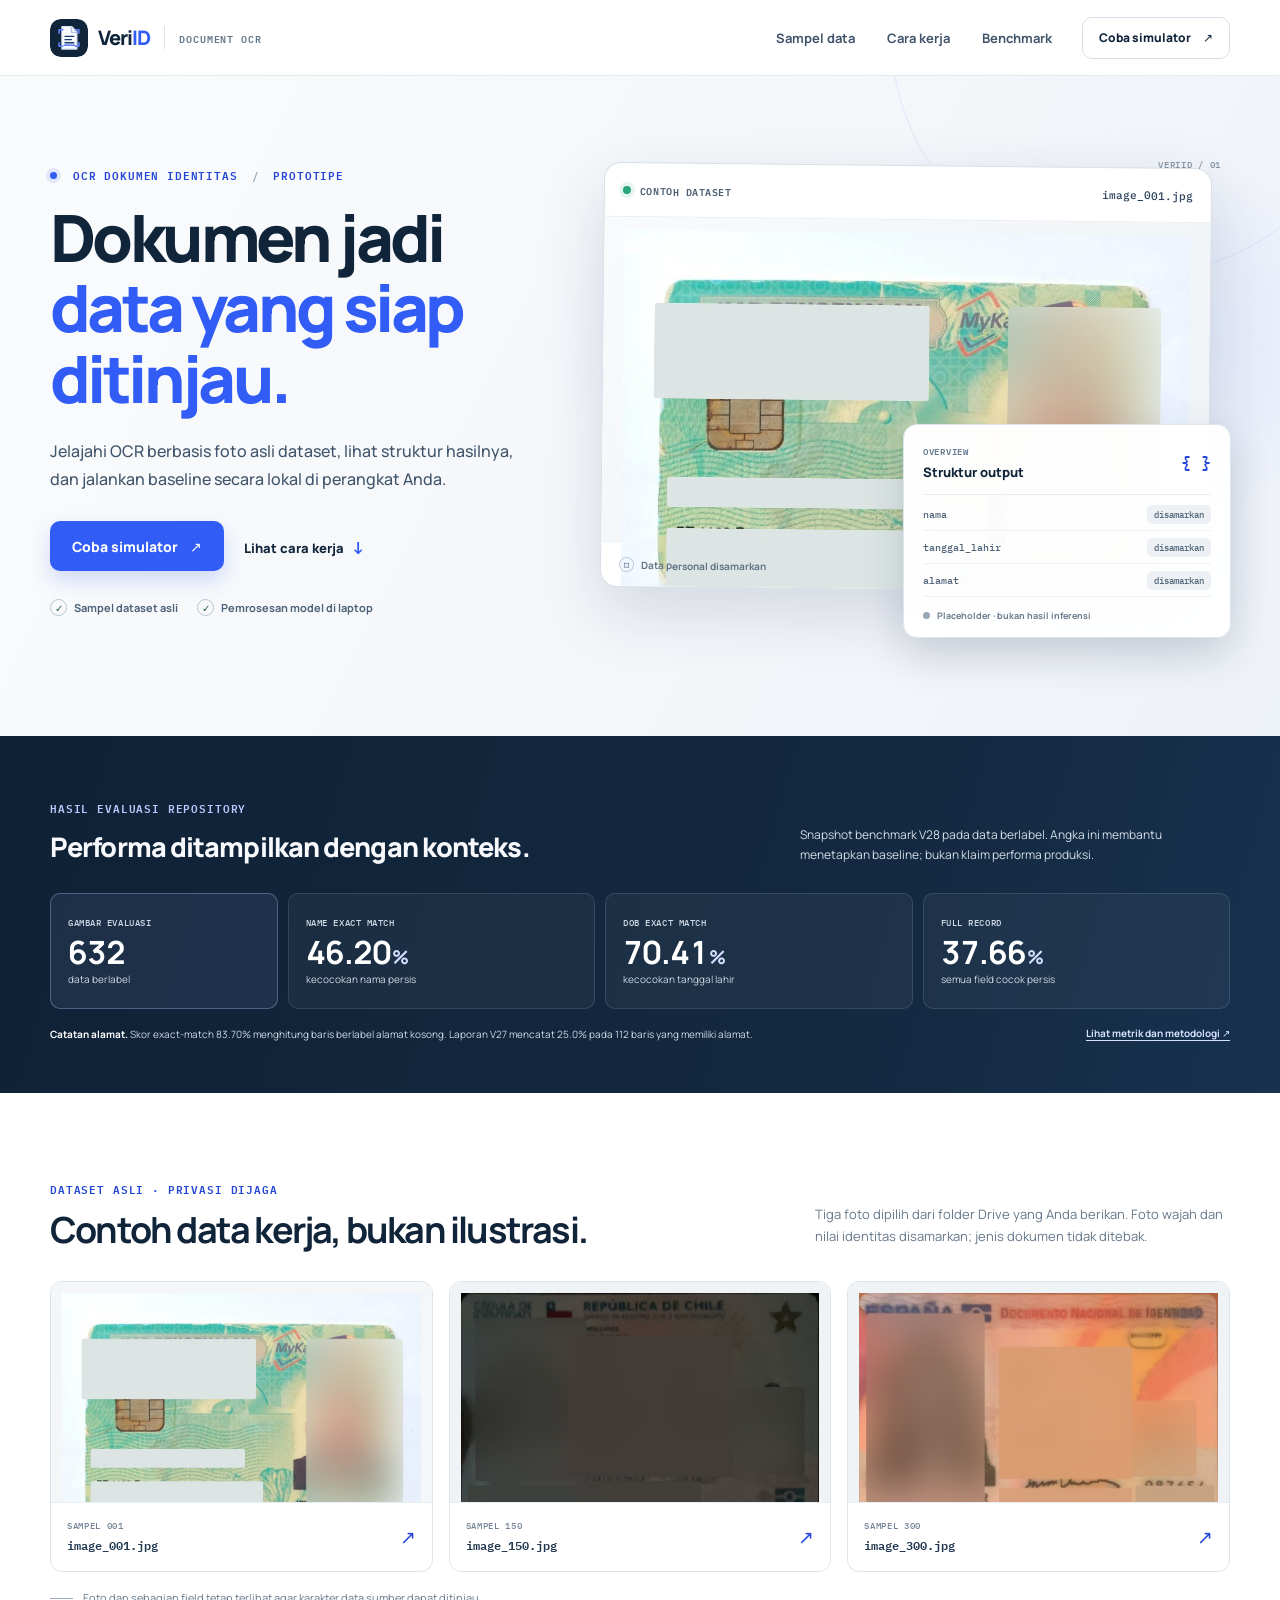
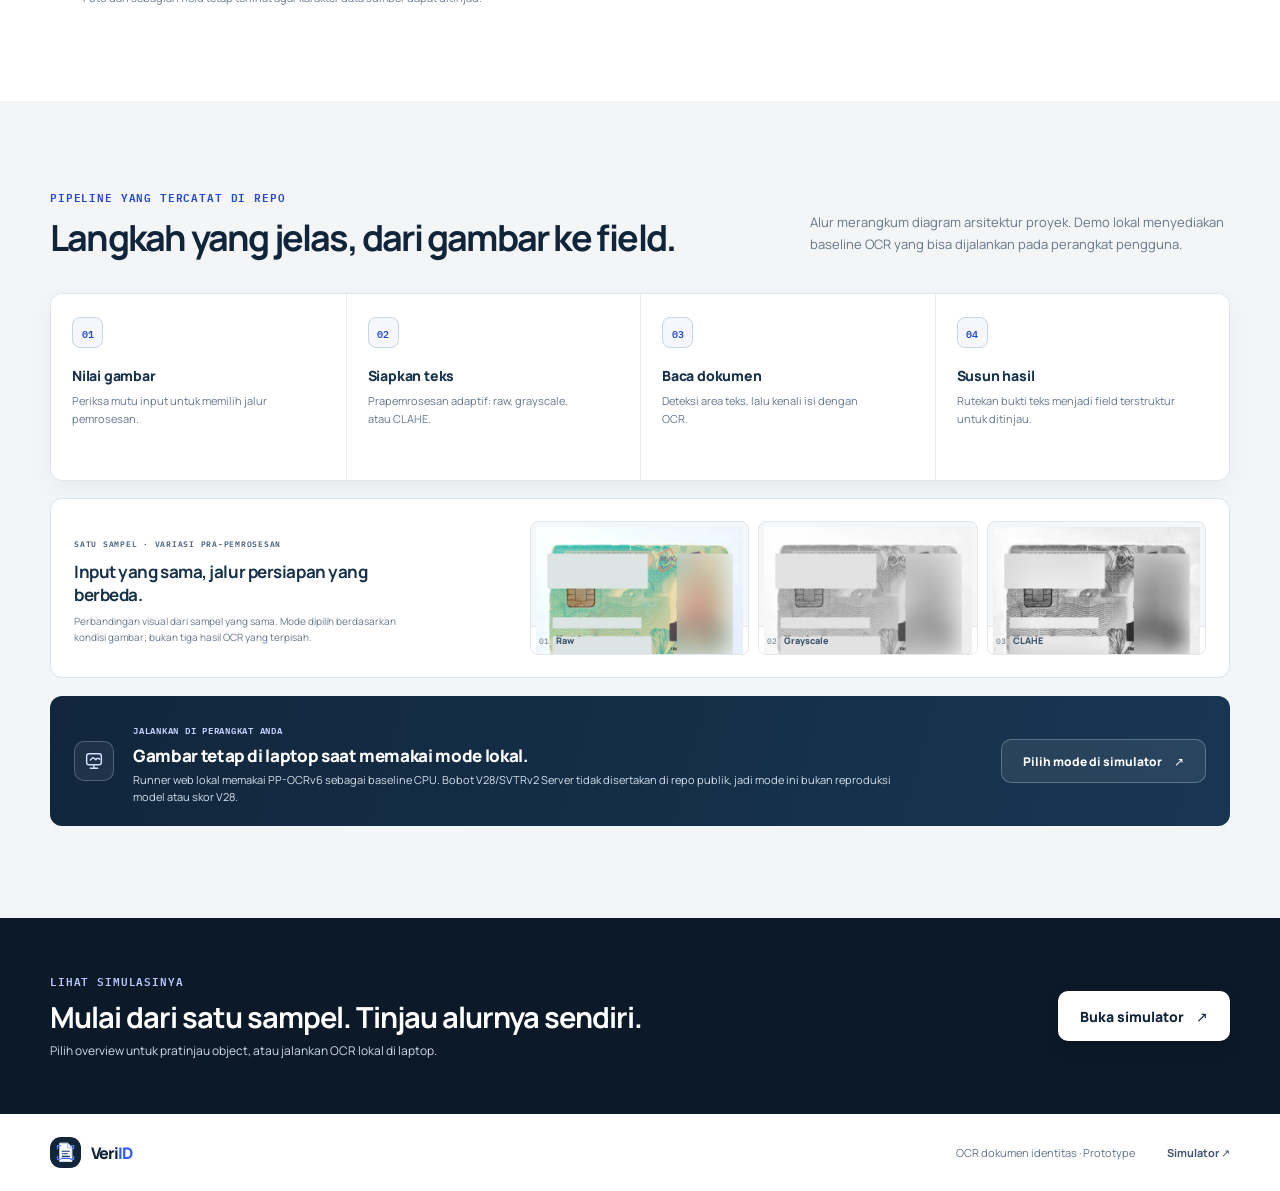
==== index.html @ b7dfc41c "Prepare deployable VeriID OCR app" ====
<!doctype html>
<html lang="id">
  <head>
    <meta charset="utf-8" />
    <meta name="viewport" content="width=device-width, initial-scale=1" />
    <meta name="theme-color" content="#F6F7F9" />
    <meta name="description" content="Pratinjau OCR dokumen identitas dengan sampel dataset yang disamarkan dan opsi pemrosesan lokal." />
    <title>VeriID — OCR Dokumen Identitas</title>
    <link rel="icon" type="image/svg+xml" href="assets/logo-mark.svg" />
    <link rel="preconnect" href="https://fonts.googleapis.com" />
    <link rel="preconnect" href="https://fonts.gstatic.com" crossorigin />
    <link href="https://fonts.googleapis.com/css2?family=IBM+Plex+Mono:wght@400;500;600&family=Manrope:wght@400;500;600;700;800&display=swap" rel="stylesheet" />
    <link rel="stylesheet" href="styles.css" />
    <link rel="stylesheet" href="landing.css" />
  </head>
  <body class="landing-page">
    <header class="lp-header">
      <div class="lp-shell lp-header-inner">
        <a class="lp-brand" href="index.html" aria-label="VeriID beranda">
          <img src="assets/logo-mark.svg" alt="" width="38" height="38" />
          <span>Veri<span class="lp-brand-accent">ID</span></span>
          <span class="lp-brand-rule" aria-hidden="true"></span>
          <small>DOCUMENT OCR</small>
        </a>
        <nav class="lp-nav" aria-label="Navigasi utama">
          <a href="#sampel">Sampel data</a>
          <a href="#metode">Cara kerja</a>
          <a href="#bukti">Benchmark</a>
        </nav>
        <a class="lp-button lp-button-small" href="simulasi.html">Coba simulator <span aria-hidden="true">↗</span></a>
      </div>
    </header>

    <main>
      <section class="lp-hero">
        <div class="lp-shell lp-hero-grid">
          <div class="lp-hero-copy">
            <p class="lp-eyebrow"><span class="lp-eyebrow-mark" aria-hidden="true"></span> OCR DOKUMEN IDENTITAS <span class="lp-eyebrow-separator">/</span> PROTOTIPE</p>
            <h1>Dokumen jadi <span>data yang siap ditinjau.</span></h1>
            <p class="lp-hero-description">Jelajahi OCR berbasis foto asli dataset, lihat struktur hasilnya, dan jalankan baseline secara lokal di perangkat Anda.</p>
            <div class="lp-actions">
              <a class="lp-button lp-button-primary" href="simulasi.html">Coba simulator <span aria-hidden="true">↗</span></a>
              <a class="lp-text-link" href="#metode">Lihat cara kerja <span aria-hidden="true">↓</span></a>
            </div>
            <div class="lp-hero-assurances">
              <span><i class="lp-check" aria-hidden="true">✓</i> Sampel dataset asli</span>
              <span><i class="lp-check" aria-hidden="true">✓</i> Pemrosesan model di laptop</span>
            </div>
          </div>

          <div class="lp-hero-visual" aria-label="Contoh foto dataset dan bentuk object hasil overview">
            <div class="lp-sample-window">
              <div class="lp-window-bar">
                <div class="lp-window-title"><span class="lp-window-dot" aria-hidden="true"></span><span>CONTOH DATASET</span></div>
                <span class="lp-window-file">image_001.jpg</span>
              </div>
              <figure class="lp-hero-image">
                <img src="assets/dataset-001-redacted.jpg" alt="Foto asli dari dataset, dengan foto wajah dan nilai identitas disamarkan" />
              </figure>
              <div class="lp-window-foot">
                <span><span class="lp-mini-lock" aria-hidden="true">⌑</span> Data personal disamarkan</span>
                <span>01 / 03</span>
              </div>
            </div>
            <div class="lp-output-card">
              <div class="lp-output-heading">
                <div><span class="lp-output-kicker">OVERVIEW</span><strong>Struktur output</strong></div>
                <span class="lp-json-mark">{ }</span>
              </div>
              <dl class="lp-output-fields">
                <div><dt>nama</dt><dd><span class="lp-redacted-value">disamarkan</span></dd></div>
                <div><dt>tanggal_lahir</dt><dd><span class="lp-redacted-value">disamarkan</span></dd></div>
                <div><dt>alamat</dt><dd><span class="lp-redacted-value">disamarkan</span></dd></div>
              </dl>
              <div class="lp-output-foot"><span class="lp-status-dot" aria-hidden="true"></span> Placeholder · bukan hasil inferensi</div>
            </div>
            <span class="lp-hero-index" aria-hidden="true">VERIID / 01</span>
          </div>
        </div>
      </section>

      <section class="lp-benchmark" id="bukti">
        <div class="lp-shell">
          <div class="lp-benchmark-heading">
            <div>
              <p class="lp-eyebrow lp-eyebrow-light">HASIL EVALUASI REPOSITORY</p>
              <h2>Performa ditampilkan dengan konteks.</h2>
            </div>
            <p>Snapshot benchmark V28 pada data berlabel. Angka ini membantu menetapkan baseline; bukan klaim performa produksi.</p>
          </div>
          <div class="lp-metrics">
            <article class="lp-metric lp-metric-count"><span>GAMBAR EVALUASI</span><strong>632</strong><small>data berlabel</small></article>
            <article class="lp-metric"><span>NAME EXACT MATCH</span><strong>46.20<em>%</em></strong><small>kecocokan nama persis</small></article>
            <article class="lp-metric"><span>DOB EXACT MATCH</span><strong>70.41<em>%</em></strong><small>kecocokan tanggal lahir</small></article>
            <article class="lp-metric"><span>FULL RECORD</span><strong>37.66<em>%</em></strong><small>semua field cocok persis</small></article>
          </div>
          <div class="lp-benchmark-note">
            <p><strong>Catatan alamat.</strong> Skor exact-match 83.70% menghitung baris berlabel alamat kosong. Laporan V27 mencatat 25.0% pada 112 baris yang memiliki alamat.</p>
            <a href="https://github.com/Ditt-A/RobustIdentityCardOCR/blob/main/reports/metrics/v28.json" target="_blank" rel="noreferrer">Lihat metrik dan metodologi ↗</a>
          </div>
        </div>
      </section>

      <section class="lp-samples" id="sampel">
        <div class="lp-shell">
          <div class="lp-section-heading">
            <div>
              <p class="lp-eyebrow">DATASET ASLI · PRIVASI DIJAGA</p>
              <h2>Contoh data kerja, bukan ilustrasi.</h2>
            </div>
            <p>Tiga foto dipilih dari folder Drive yang Anda berikan. Foto wajah dan nilai identitas disamarkan; jenis dokumen tidak ditebak.</p>
          </div>
          <div class="lp-sample-grid">
            <a class="lp-sample-card" href="simulasi.html?sample=001">
              <div class="lp-sample-image lp-sample-image-tall"><img src="assets/dataset-001-redacted.jpg" alt="Sampel image_001 dari dataset, dengan wajah dan nilai identitas disamarkan" loading="lazy" /></div>
              <div class="lp-sample-card-foot"><span><small>SAMPEL 001</small><strong>image_001.jpg</strong></span><b aria-hidden="true">↗</b></div>
            </a>
            <a class="lp-sample-card" href="simulasi.html?sample=150">
              <div class="lp-sample-image"><img src="assets/dataset-150-redacted.jpg" alt="Sampel image_150 dari dataset, dengan wajah dan nilai identitas disamarkan" loading="lazy" /></div>
              <div class="lp-sample-card-foot"><span><small>SAMPEL 150</small><strong>image_150.jpg</strong></span><b aria-hidden="true">↗</b></div>
            </a>
            <a class="lp-sample-card" href="simulasi.html?sample=300">
              <div class="lp-sample-image"><img src="assets/dataset-300-redacted.jpg" alt="Sampel image_300 dari dataset, dengan wajah dan nilai identitas disamarkan" loading="lazy" /></div>
              <div class="lp-sample-card-foot"><span><small>SAMPEL 300</small><strong>image_300.jpg</strong></span><b aria-hidden="true">↗</b></div>
            </a>
          </div>
          <div class="lp-sample-caption"><span class="lp-caption-rule" aria-hidden="true"></span> Foto dan sebagian field tetap terlihat agar karakter data sumber dapat ditinjau.</div>
        </div>
      </section>

      <section class="lp-method" id="metode">
        <div class="lp-shell">
          <div class="lp-section-heading lp-method-heading">
            <div>
              <p class="lp-eyebrow">PIPELINE YANG TERCATAT DI REPO</p>
              <h2>Langkah yang jelas, dari gambar ke field.</h2>
            </div>
            <p>Alur merangkum diagram arsitektur proyek. Demo lokal menyediakan baseline OCR yang bisa dijalankan pada perangkat pengguna.</p>
          </div>

          <ol class="lp-flow">
            <li><span class="lp-step-number">01</span><div><h3>Nilai gambar</h3><p>Periksa mutu input untuk memilih jalur pemrosesan.</p></div></li>
            <li><span class="lp-step-number">02</span><div><h3>Siapkan teks</h3><p>Prapemrosesan adaptif: raw, grayscale, atau CLAHE.</p></div></li>
            <li><span class="lp-step-number">03</span><div><h3>Baca dokumen</h3><p>Deteksi area teks, lalu kenali isi dengan OCR.</p></div></li>
            <li><span class="lp-step-number">04</span><div><h3>Susun hasil</h3><p>Rutekan bukti teks menjadi field terstruktur untuk ditinjau.</p></div></li>
          </ol>

          <div class="lp-preprocess">
            <div class="lp-preprocess-intro">
              <span class="lp-deployment-label">SATU SAMPEL · VARIASI PRA-PEMROSESAN</span>
              <h3>Input yang sama, jalur persiapan yang berbeda.</h3>
              <p>Perbandingan visual dari sampel yang sama. Mode dipilih berdasarkan kondisi gambar; bukan tiga hasil OCR yang terpisah.</p>
            </div>
            <div class="lp-preprocess-grid">
              <figure><div><img src="assets/pipeline-raw-redacted.jpg" alt="Sampel asli yang sudah disamarkan" loading="lazy" /></div><figcaption><small>01</small><span>Raw</span></figcaption></figure>
              <figure><div><img src="assets/pipeline-grayscale-redacted.jpg" alt="Versi grayscale dari sampel yang sudah disamarkan" loading="lazy" /></div><figcaption><small>02</small><span>Grayscale</span></figcaption></figure>
              <figure><div><img src="assets/pipeline-clahe-redacted.jpg" alt="Versi CLAHE dari sampel yang sudah disamarkan" loading="lazy" /></div><figcaption><small>03</small><span>CLAHE</span></figcaption></figure>
            </div>
          </div>

          <div class="lp-deployment-note">
            <div class="lp-deployment-icon" aria-hidden="true">
              <svg viewBox="0 0 24 24" fill="none"><path d="M4 6.5A2.5 2.5 0 0 1 6.5 4h11A2.5 2.5 0 0 1 20 6.5v7a2.5 2.5 0 0 1-2.5 2.5h-11A2.5 2.5 0 0 1 4 13.5v-7Z" stroke="currentColor" stroke-width="1.6"/><path d="M8 20h8m-4-4v4m-4-9 2.2-2.2a1.2 1.2 0 0 1 1.7 0L14 10.5l1.3-1.3a1.2 1.2 0 0 1 1.7 0L18 10" stroke="currentColor" stroke-width="1.6" stroke-linecap="round" stroke-linejoin="round"/></svg>
            </div>
            <div class="lp-deployment-copy">
              <span class="lp-deployment-label">JALANKAN DI PERANGKAT ANDA</span>
              <h3>Gambar tetap di laptop saat memakai mode lokal.</h3>
              <p>Runner web lokal memakai PP-OCRv6 sebagai baseline CPU. Bobot V28/SVTRv2 Server tidak disertakan di repo publik, jadi mode ini bukan reproduksi model atau skor V28.</p>
            </div>
            <a class="lp-button lp-button-outline" href="simulasi.html">Pilih mode di simulator <span aria-hidden="true">↗</span></a>
          </div>
        </div>
      </section>

      <section class="lp-final">
        <div class="lp-shell lp-final-inner">
          <div>
            <p class="lp-eyebrow lp-eyebrow-light">LIHAT SIMULASINYA</p>
            <h2>Mulai dari satu sampel. Tinjau alurnya sendiri.</h2>
            <p>Pilih overview untuk pratinjau object, atau jalankan OCR lokal di laptop.</p>
          </div>
          <a class="lp-button lp-button-light" href="simulasi.html">Buka simulator <span aria-hidden="true">↗</span></a>
        </div>
      </section>
    </main>

    <footer class="lp-footer">
      <div class="lp-shell lp-footer-inner">
        <a class="lp-brand" href="index.html" aria-label="VeriID beranda">
          <img src="assets/logo-mark.svg" alt="" width="32" height="32" />
          <span>Veri<span class="lp-brand-accent">ID</span></span>
        </a>
        <span>OCR dokumen identitas · Prototype</span>
        <a href="simulasi.html">Simulator <span aria-hidden="true">↗</span></a>
      </div>
    </footer>
  </body>
</html>
---- styles.css ----
:root {
  color-scheme: light;
  --ink: #10243A;
  --text: #33475B;
  --muted: #586B7E;
  --soft-muted: #728397;
  --line: #DCE4EC;
  --surface: #FFFFFF;
  --surface-soft: #F5F7FA;
  --surface-blue: #EAF0FF;
  --navy: #10243A;
  --navy-mid: #17324F;
  --navy-deep: #0B1B2A;
  --blue: #315CF5;
  --blue-strong: #2447D8;
  --blue-pale: #B8C8FF;
  --green: #167B61;
  --green-soft: #E8F7F1;
  --shadow: 0 22px 60px rgba(16, 36, 58, .11);
  font-family: 'Manrope', 'Segoe UI', sans-serif;
  font-synthesis: none;
  text-rendering: optimizeLegibility;
}

* { box-sizing: border-box; }
html { scroll-behavior: smooth; scroll-padding-top: 90px; }
body { margin: 0; color: var(--ink); background: var(--surface-soft); font-family: inherit; -webkit-font-smoothing: antialiased; }
a { color: inherit; text-decoration: none; }
button { color: inherit; font: inherit; }
button, a { -webkit-tap-highlight-color: transparent; }
button:focus-visible, a:focus-visible { outline: 3px solid var(--blue); outline-offset: 4px; }
img { max-width: 100%; }
.container { width: min(1160px, calc(100% - 48px)); margin-inline: auto; }
.section-space { padding-block: 92px; }

.site-header { position: sticky; top: 0; z-index: 20; height: 78px; border-bottom: 1px solid rgba(220, 228, 236, .88); background: rgba(255, 255, 255, .92); backdrop-filter: blur(16px); }
.header-inner { height: 100%; display: flex; align-items: center; gap: 30px; }
.brand { display: inline-flex; flex: 0 0 auto; align-items: center; gap: 10px; }
.brand-mark { width: 40px; height: 40px; display: block; border-radius: 12px; }
.brand-name { font-size: 20px; font-weight: 800; letter-spacing: -1px; }
.brand-name span { color: var(--blue); }
.brand-divider { width: 1px; height: 24px; margin-inline: 3px; background: var(--line); }
.brand-caption { color: var(--muted); font-family: 'IBM Plex Mono', monospace; font-size: 11px; font-weight: 500; letter-spacing: 1px; }
.main-nav { display: flex; align-items: center; gap: 30px; margin-left: auto; }
.main-nav a { color: var(--text); font-size: 14px; font-weight: 600; transition: color .18s; }
.main-nav a:hover, .site-footer a:hover { color: var(--blue); }

.button { min-height: 50px; padding: 0 22px; display: inline-flex; align-items: center; justify-content: center; gap: 10px; border: 1px solid transparent; border-radius: 12px; font-size: 14px; font-weight: 700; cursor: pointer; transition: transform .18s, background .18s, border-color .18s, box-shadow .18s; }
.button:hover { transform: translateY(-2px); }
.button-primary { color: #fff; background: var(--blue); box-shadow: 0 8px 18px rgba(49, 92, 245, .2); }
.button-primary:hover { background: var(--blue-strong); box-shadow: 0 12px 24px rgba(49, 92, 245, .25); }
.button-small { min-height: 42px; padding-inline: 16px; border-radius: 10px; font-size: 13px; }
.button-quiet { color: var(--text); background: #fff; border-color: var(--line); box-shadow: none; }
.button-quiet:hover { color: var(--ink); border-color: #AEBBD0; background: #F9FBFD; }
.button-light { color: var(--navy); background: #fff; }
.button-light:hover { background: #EAF0FF; }

.hero { padding-block: 78px 94px; overflow: hidden; background: radial-gradient(ellipse at 76% 44%, rgba(195, 210, 255, .4), transparent 38%), linear-gradient(180deg, #F8FAFC 0%, #F1F5FA 100%); }
.hero-grid { display: grid; grid-template-columns: .9fr 1.1fr; align-items: center; gap: 60px; }
.eyebrow { margin: 0 0 17px; color: var(--blue-strong); font-family: 'IBM Plex Mono', monospace; font-size: 12px; font-weight: 600; letter-spacing: 1px; line-height: 1.5; }
.eyebrow-dot { display: inline-block; width: 8px; height: 8px; margin-right: 8px; border-radius: 50%; background: var(--blue); vertical-align: 1px; box-shadow: 0 0 0 4px rgba(49, 92, 245, .12); }
.hero h1 { max-width: 620px; margin: 0; color: var(--ink); font-size: clamp(48px, 5.5vw, 70px); font-weight: 800; letter-spacing: -4px; line-height: 1.04; }
.hero h1 span { color: var(--blue); }
.hero-description { max-width: 500px; margin: 24px 0 28px; color: var(--text); font-size: 17px; line-height: 1.75; font-weight: 500; }
.hero-actions { display: flex; flex-wrap: wrap; align-items: center; gap: 12px; }
.hero-note { display: flex; align-items: center; gap: 10px; margin: 25px 0 0; color: var(--muted); font-size: 13px; line-height: 1.55; font-weight: 600; }
.note-icon { width: 20px; height: 20px; display: grid; flex: 0 0 auto; place-items: center; border: 1px solid #91A0B3; border-radius: 50%; color: var(--text); font-family: Georgia, serif; font-size: 13px; }
.hero-visual { min-width: 0; position: relative; }
.hero-art { width: 100%; display: block; border: 1px solid rgba(255, 255, 255, .9); border-radius: 24px; box-shadow: 0 24px 55px rgba(35, 62, 103, .17); }
.hero-art-chip { position: absolute; right: 20px; bottom: 45px; padding: 12px 15px; display: flex; align-items: center; gap: 10px; border: 1px solid rgba(220, 228, 236, .95); border-radius: 13px; background: rgba(255, 255, 255, .96); box-shadow: 0 10px 25px rgba(16, 36, 58, .13); }
.hero-art-chip > span:last-child { display: flex; flex-direction: column; gap: 3px; }
.hero-art-chip b { color: var(--ink); font-size: 13px; }
.hero-art-chip small { color: var(--muted); font-size: 11px; }
.status-dot { width: 9px; height: 9px; flex: 0 0 auto; border-radius: 50%; background: #27A77D; box-shadow: 0 0 0 4px rgba(39, 167, 125, .13); }
.image-caption { position: absolute; right: 20px; bottom: 14px; color: #465B70; font-family: 'IBM Plex Mono', monospace; font-size: 10px; font-weight: 500; letter-spacing: .45px; }

.benchmark-section { color: #F7FAFF; background: var(--navy); }
.benchmark-heading { display: flex; align-items: end; justify-content: space-between; gap: 40px; margin-bottom: 30px; }
.eyebrow-light { color: #BDCBFF; }
.benchmark-heading h2, .section-heading h2, .output-copy h2, .closing-inner h2 { margin: 0; font-size: clamp(32px, 3.6vw, 46px); font-weight: 800; letter-spacing: -2px; line-height: 1.12; }
.benchmark-heading > p { max-width: 390px; margin: 0 0 4px; color: #D0DAE5; font-size: 15px; line-height: 1.7; }
.metric-grid { display: grid; grid-template-columns: repeat(4, 1fr); gap: 13px; }
.metric-card { min-height: 154px; padding: 22px 20px; display: flex; flex-direction: column; align-items: flex-start; border: 1px solid rgba(224, 235, 255, .17); border-radius: 15px; background: rgba(255, 255, 255, .065); }
.metric-card > span { color: #D0DBE8; font-family: 'IBM Plex Mono', monospace; font-size: 11px; font-weight: 500; letter-spacing: .7px; }
.metric-card strong { margin-top: 12px; color: #fff; font-size: clamp(28px, 3vw, 38px); font-weight: 800; letter-spacing: -1.7px; line-height: 1.1; }
.metric-card small { margin-top: 6px; color: #D0DBE8; font-size: 13px; }
.metric-count { border-color: rgba(139, 163, 255, .4); background: rgba(49, 92, 245, .23); }
.metric-count strong { color: #D8E0FF; }
.benchmark-note { margin: 16px 0 0; padding: 15px 17px; border: 1px solid rgba(224, 235, 255, .15); border-radius: 11px; color: #D4DFEA; background: rgba(255, 255, 255, .045); font-size: 13px; line-height: 1.7; }
.benchmark-note b { color: #fff; }
.source-note { margin: 11px 0 0; color: #D0DBE8; font-size: 12px; line-height: 1.6; }
.source-note a, .inline-source { color: #D3DCFF; font-weight: 700; text-decoration: underline; text-decoration-thickness: 1px; text-underline-offset: 3px; }
.source-note a:hover, .inline-source:hover { color: #fff; }
.inline-source { display: inline-block; margin-top: 8px; color: var(--blue-strong); }

.document-section { background: #fff; }
.section-heading { display: flex; justify-content: space-between; align-items: end; gap: 50px; margin-bottom: 34px; }
.section-heading > p { max-width: 425px; margin: 0 0 2px; color: var(--muted); font-size: 15px; line-height: 1.75; }
.document-grid { display: grid; grid-template-columns: repeat(3, 1fr); gap: 17px; }
.document-card { overflow: hidden; display: flex; flex-direction: column; border: 1px solid var(--line); border-radius: 16px; background: #fff; box-shadow: 0 8px 24px rgba(16, 36, 58, .035); transition: transform .2s, border-color .2s, box-shadow .2s; }
.document-card:hover { transform: translateY(-4px); border-color: #AFC0E5; box-shadow: 0 16px 32px rgba(16, 36, 58, .1); }
.document-art { height: 190px; padding: 8px; display: grid; place-items: center; overflow: hidden; background: #F1F4F8; }
.document-art img { width: 100%; height: 100%; display: block; object-fit: contain; mix-blend-mode: multiply; }
.document-card-body { min-height: 181px; padding: 20px 21px; display: flex; flex-direction: column; align-items: flex-start; }
.route-count { color: var(--blue-strong); font-family: 'IBM Plex Mono', monospace; font-size: 12px; font-weight: 500; }
.document-card h3 { margin: 10px 0 4px; color: var(--ink); font-size: 20px; font-weight: 800; letter-spacing: -.5px; }
.document-card p { margin: 0; color: var(--muted); font-size: 14px; line-height: 1.55; }
.document-link { width: 100%; margin-top: auto; padding-top: 16px; display: flex; align-items: center; justify-content: space-between; color: var(--blue-strong); font-size: 13px; font-weight: 700; }
.document-link b { font-size: 17px; font-weight: 500; transition: transform .18s; }
.document-card:hover .document-link b { transform: translate(2px, -2px); }

.pipeline-section { background: var(--surface-soft); }
.pipeline-intro { margin-bottom: 30px; }
.pipeline-layout { display: grid; grid-template-columns: 1.05fr .95fr; align-items: stretch; gap: 24px; }
.pipeline-visual { min-height: 420px; padding: 18px; display: flex; flex-direction: column; justify-content: center; border: 1px solid var(--line); border-radius: 18px; background: #fff; box-shadow: 0 10px 28px rgba(16, 36, 58, .05); }
.pipeline-visual img { width: 100%; display: block; border-radius: 12px; }
.visual-foot { display: grid; grid-template-columns: repeat(3, 1fr); gap: 8px; margin-top: 12px; color: var(--muted); font-family: 'IBM Plex Mono', monospace; font-size: 11px; font-weight: 500; text-align: center; }
.pipeline-steps { display: flex; flex-direction: column; gap: 0; padding: 7px 0; }
.pipeline-step { display: grid; grid-template-columns: 44px 1fr; gap: 15px; padding: 16px 0; border-bottom: 1px solid var(--line); }
.pipeline-step:first-child { padding-top: 7px; }
.step-number { width: 37px; height: 37px; display: grid; place-items: center; border: 1px solid #C9D5E7; border-radius: 11px; color: var(--blue-strong); background: var(--surface-blue); font-family: 'IBM Plex Mono', monospace; font-size: 13px; font-weight: 600; }
.pipeline-step h3 { margin: 0 0 4px; color: var(--ink); font-size: 17px; font-weight: 800; }
.pipeline-step p { margin: 0; color: var(--muted); font-size: 14px; line-height: 1.6; }
.unknown-layout-card { margin-top: 16px; padding: 10px; display: grid; grid-template-columns: 132px 1fr; align-items: center; gap: 14px; border: 1px solid #D8E1EF; border-radius: 13px; background: #fff; }
.unknown-layout-card img { width: 132px; height: 92px; display: block; object-fit: cover; border-radius: 8px; }
.unknown-layout-card div { display: flex; flex-direction: column; gap: 5px; }
.unknown-layout-card b { color: var(--ink); font-size: 14px; }
.unknown-layout-card span { color: var(--muted); font-size: 13px; line-height: 1.5; }

.output-section { color: #fff; background: var(--navy-mid); }
.output-grid { display: grid; grid-template-columns: .8fr 1.2fr; align-items: center; gap: 70px; }
.output-copy .eyebrow { color: #BDCBFF; }
.output-copy h2 { max-width: 430px; }
.output-copy > p:not(.eyebrow) { max-width: 440px; margin: 19px 0 26px; color: #D2DCE7; font-size: 15px; line-height: 1.75; }
.code-card { overflow: hidden; border: 1px solid rgba(218, 230, 245, .2); border-radius: 16px; background: var(--navy-deep); box-shadow: 0 22px 44px rgba(4, 15, 28, .23); }
.code-card-top { min-height: 52px; padding: 0 19px; display: flex; align-items: center; gap: 11px; border-bottom: 1px solid rgba(218, 230, 245, .14); color: #E8EFF8; }
.code-file-dot { width: 9px; height: 9px; border-radius: 50%; background: #5E7EFF; box-shadow: 0 0 0 4px rgba(94, 126, 255, .16); }
.code-card-top b { font-size: 13px; font-weight: 700; }
.code-card-top small { margin-left: auto; color: #C6D4E2; font-family: 'IBM Plex Mono', monospace; font-size: 11px; letter-spacing: .45px; }
.code-card pre { margin: 0; padding: 22px 24px; overflow-x: auto; color: #F1F5FB; font-family: 'IBM Plex Mono', Consolas, monospace; font-size: 14px; line-height: 2; }
.code-key { color: #C4D0FF; }.code-string { color: #B9EBD8; }
.code-card-foot { min-height: 45px; padding: 11px 20px; display: flex; align-items: center; gap: 9px; border-top: 1px solid rgba(218, 230, 245, .13); color: #D2DEE9; font-size: 12px; }
.code-card-foot .status-dot { width: 7px; height: 7px; box-shadow: none; }

.closing-section { padding: 50px 0; background: #EAF0FF; }
.closing-inner { display: flex; justify-content: space-between; align-items: center; gap: 28px; }
.closing-inner .eyebrow { margin-bottom: 8px; }
.closing-inner h2 { font-size: clamp(27px, 3vw, 36px); }
.site-footer { background: #fff; }
.footer-inner { min-height: 80px; display: flex; align-items: center; gap: 20px; }
.footer-brand .brand-mark { width: 32px; height: 32px; border-radius: 10px; }
.footer-brand .brand-name { font-size: 17px; }
.footer-inner > span { margin-left: 5px; color: var(--muted); font-size: 13px; font-weight: 600; }
.footer-inner > a:last-child { margin-left: auto; color: var(--text); font-size: 13px; font-weight: 700; }

/* Simulation */
.simulation-page { min-height: 100vh; background: var(--surface-soft); }
.simulation-page .site-header { position: relative; }
.sim-main { min-height: calc(100vh - 158px); padding: 31px 0 38px; }
.sim-breadcrumb { display: flex; align-items: center; gap: 11px; color: var(--muted); font-size: 13px; font-weight: 600; }
.sim-breadcrumb a:hover { color: var(--blue); }
.sim-breadcrumb b { color: var(--ink); }
.sim-heading { display: flex; align-items: end; justify-content: space-between; gap: 26px; margin: 24px 0 20px; }
.sim-heading .eyebrow { margin-bottom: 9px; }
.sim-heading h1 { margin: 0; color: var(--ink); font-size: clamp(34px, 4vw, 46px); font-weight: 800; letter-spacing: -2px; line-height: 1.12; }
.sim-heading p:not(.eyebrow) { margin: 9px 0 0; color: var(--muted); font-size: 15px; line-height: 1.55; }
.prototype-badge { flex: 0 0 auto; padding: 9px 12px; display: inline-flex; align-items: center; gap: 8px; border: 1px solid #BFD0FF; border-radius: 9px; color: #2946AE; background: #EFF3FF; font-family: 'IBM Plex Mono', monospace; font-size: 11px; font-weight: 600; letter-spacing: .25px; white-space: nowrap; }
.prototype-badge span { width: 8px; height: 8px; border-radius: 50%; background: var(--blue); }
.demo-notice { min-height: 72px; margin-bottom: 18px; padding: 14px 17px; display: flex; align-items: center; gap: 13px; border: 1px solid #C9D7EF; border-radius: 12px; background: #EDF3FC; }
.notice-icon { width: 24px; height: 24px; display: grid; flex: 0 0 auto; place-items: center; border: 1px solid #7186A3; border-radius: 50%; color: var(--navy); font-size: 13px; font-weight: 800; }
.demo-notice div { display: flex; flex-direction: column; gap: 4px; }
.demo-notice b { color: var(--ink); font-size: 14px; }
.demo-notice div span { color: #445A70; font-size: 13px; line-height: 1.55; }
.notice-tag { margin-left: auto; padding-left: 12px; color: #2946AE; font-family: 'IBM Plex Mono', monospace; font-size: 11px; font-weight: 600; letter-spacing: .35px; white-space: nowrap; }
.simulation-layout { display: grid; grid-template-columns: 1.04fr .96fr; gap: 18px; align-items: stretch; }
.sim-panel, .result-panel { overflow: hidden; border: 1px solid var(--line); border-radius: 16px; background: #fff; box-shadow: 0 8px 25px rgba(16, 36, 58, .05); }
.sim-panel { padding: 22px; }
.panel-heading { display: flex; align-items: flex-start; gap: 13px; margin-bottom: 18px; }
.panel-step { width: 30px; height: 30px; display: grid; flex: 0 0 auto; place-items: center; border-radius: 9px; color: var(--blue-strong); background: var(--surface-blue); font-family: 'IBM Plex Mono', monospace; font-size: 13px; font-weight: 600; }
.panel-heading h2 { margin: 1px 0 4px; color: var(--ink); font-size: 17px; font-weight: 800; }
.panel-heading p { margin: 0; color: var(--muted); font-size: 13px; line-height: 1.5; }
.choice-grid { display: grid; grid-template-columns: repeat(3, minmax(0, 1fr)); gap: 10px; }
.choice-card { min-width: 0; min-height: 164px; position: relative; padding: 10px; display: flex; flex-direction: column; align-items: center; justify-content: flex-start; gap: 5px; border: 1px solid var(--line); border-radius: 11px; color: var(--ink); background: #fff; text-align: center; cursor: pointer; transition: border-color .18s, background .18s, transform .18s, box-shadow .18s; }
.choice-card:hover { transform: translateY(-2px); border-color: #AABBE0; }
.choice-card.is-selected { border-color: var(--blue); background: #F4F6FF; box-shadow: inset 0 0 0 1px rgba(49, 92, 245, .16); }
.choice-card img { width: 100%; height: 91px; display: block; object-fit: contain; border-radius: 7px; background: #F1F4F8; mix-blend-mode: multiply; }
.choice-card b { margin-top: 3px; color: var(--ink); font-size: 13px; line-height: 1.35; font-weight: 800; }
.choice-card small { color: var(--muted); font-size: 12px; line-height: 1.3; }
.choice-check { width: 20px; height: 20px; position: absolute; top: 8px; right: 8px; z-index: 2; display: grid; place-items: center; border: 1px solid #fff; border-radius: 50%; color: #fff; background: var(--blue); font-size: 12px; font-weight: 800; opacity: 0; transform: scale(.85); transition: .18s; }
.choice-card.is-selected .choice-check { opacity: 1; transform: scale(1); }
.sample-stage { min-height: 230px; position: relative; margin-top: 17px; display: grid; place-items: center; overflow: hidden; border: 1px solid #D9E2EE; border-radius: 12px; background: radial-gradient(circle at 50% 46%, #fff 0, #EEF3F8 76%); }
.sample-art { width: min(75%, 300px); max-height: 205px; display: block; object-fit: contain; border-radius: 9px; filter: drop-shadow(0 10px 15px rgba(16, 36, 58, .11)); transition: transform .25s; }
.sample-stage.is-scanning .sample-art { transform: scale(1.015); }
.sample-corner { width: 19px; height: 19px; position: absolute; z-index: 2; border-color: var(--blue); border-style: solid; }
.sample-corner-tl { top: 18px; left: 18px; border-width: 2px 0 0 2px; border-radius: 4px 0 0; }
.sample-corner-tr { top: 18px; right: 18px; border-width: 2px 2px 0 0; border-radius: 0 4px 0 0; }
.sample-corner-bl { bottom: 18px; left: 18px; border-width: 0 0 2px 2px; border-radius: 0 0 0 4px; }
.sample-corner-br { right: 18px; bottom: 18px; border-width: 0 2px 2px 0; border-radius: 0 0 4px; }
.sample-scan-line { width: 76%; height: 2px; position: absolute; z-index: 3; top: 49%; left: 12%; border-radius: 2px; background: #4B7BFF; opacity: 0; box-shadow: 0 0 14px 3px rgba(49, 92, 245, .34); }
.sample-stage.is-scanning .sample-scan-line { opacity: .9; animation: sample-scan 620ms ease-in-out; }
@keyframes sample-scan { from { transform: translateY(-68px); } to { transform: translateY(68px); } }
.sample-stage-caption { position: absolute; z-index: 4; bottom: 10px; left: 11px; padding: 6px 9px; display: flex; align-items: center; gap: 7px; border: 1px solid #D8E1EA; border-radius: 7px; color: #40566D; background: rgba(255, 255, 255, .95); font-family: 'IBM Plex Mono', monospace; font-size: 11px; }
.tiny-dot { width: 7px; height: 7px; border-radius: 50%; background: var(--green); }
.route-summary { min-height: 61px; margin-top: 14px; padding: 9px 11px; display: flex; align-items: center; gap: 11px; border: 1px solid var(--line); border-radius: 10px; background: #F9FBFD; }
.route-summary-icon { width: 33px; height: 33px; display: grid; flex: 0 0 auto; place-items: center; border-radius: 9px; color: var(--blue-strong); background: var(--surface-blue); font-size: 21px; }
.route-summary div { min-width: 0; display: flex; flex-direction: column; gap: 3px; }
.route-summary b { color: var(--ink); font-size: 13px; }
.route-summary div span { color: var(--muted); font-size: 12px; line-height: 1.35; }
.route-summary-tag { margin-left: auto; color: #52667B; font-family: 'IBM Plex Mono', monospace; font-size: 10px; font-weight: 600; letter-spacing: .3px; }
.run-button { width: 100%; min-height: 47px; margin-top: 15px; }
.run-button:disabled { cursor: wait; opacity: .84; }
.button-spinner { width: 15px; height: 15px; border: 2px solid rgba(255,255,255,.45); border-top-color: #fff; border-radius: 50%; animation: spin .6s linear infinite; }
@keyframes spin { to { transform: rotate(360deg); } }

.result-panel { min-height: 100%; padding: 24px; display: flex; flex-direction: column; color: #fff; border-color: var(--navy); background: var(--navy); box-shadow: 0 15px 35px rgba(16, 36, 58, .15); }
.result-top { display: flex; align-items: center; justify-content: space-between; gap: 14px; }
.result-kicker { display: flex; align-items: center; gap: 8px; color: #D0DDF0; font-family: 'IBM Plex Mono', monospace; font-size: 11px; letter-spacing: .7px; font-weight: 500; }
.result-dot { width: 8px; height: 8px; border-radius: 50%; background: #42C69A; box-shadow: 0 0 0 4px rgba(66, 198, 154, .14); }
.result-top h2 { margin: 8px 0 0; color: #fff; font-size: 20px; font-weight: 800; letter-spacing: -.45px; }
.copy-button { width: 39px; height: 39px; display: grid; flex: 0 0 auto; place-items: center; border: 1px solid rgba(232, 240, 250, .28); border-radius: 10px; color: #EFF4FB; background: rgba(255, 255, 255, .07); cursor: pointer; transition: .18s; }
.copy-button:hover { color: #fff; background: rgba(255, 255, 255, .16); }
.copy-button svg { width: 19px; height: 19px; }
.result-meta { min-height: 49px; margin: 17px 0 14px; padding-bottom: 12px; display: flex; align-items: center; gap: 10px; border-bottom: 1px solid rgba(232, 240, 250, .19); color: #E6EDF6; font-size: 14px; font-weight: 700; }
.synthetic-pill { padding: 5px 8px; border: 1px solid rgba(164, 233, 209, .35); border-radius: 6px; color: #B7EBD8; background: rgba(22, 123, 97, .22); font-family: 'IBM Plex Mono', monospace; font-size: 10px; letter-spacing: .4px; }
.field-preview { display: grid; grid-template-columns: 1fr 1fr; gap: 9px; margin-bottom: 17px; }
.field-preview > div { min-height: 65px; padding: 10px 12px; display: flex; flex-direction: column; justify-content: center; gap: 5px; border: 1px solid rgba(232, 240, 250, .17); border-radius: 9px; background: rgba(255, 255, 255, .055); }
.field-preview > div:last-child { grid-column: 1 / -1; }
.field-preview span { color: #CFDCEC; font-family: 'IBM Plex Mono', monospace; font-size: 12px; }
.field-preview b { color: #fff; font-size: 14px; line-height: 1.45; font-weight: 700; overflow-wrap: anywhere; }
.json-heading { display: flex; justify-content: space-between; align-items: center; color: #DFE8F2; font-family: 'IBM Plex Mono', monospace; font-size: 11px; letter-spacing: .55px; font-weight: 600; }
.json-heading span:last-child { color: #C5D3E1; font-size: 11px; letter-spacing: 0; }
.json-output { flex: 1; min-height: 188px; margin: 9px 0 0; padding: 16px; overflow: auto; border: 1px solid rgba(232, 240, 250, .17); border-radius: 10px; color: #F1F5FB; background: rgba(3, 13, 23, .36); font-family: 'IBM Plex Mono', Consolas, monospace; font-size: 13px; line-height: 1.9; white-space: pre-wrap; }
.json-output code { color: inherit; }
.result-foot { display: flex; align-items: center; gap: 9px; margin-top: 14px; color: #D7E2EE; font-size: 12px; line-height: 1.5; }
.foot-check { width: 19px; height: 19px; display: grid; flex: 0 0 auto; place-items: center; border: 1px solid #BBC9D8; border-radius: 50%; color: #fff; font-family: Georgia, serif; font-size: 12px; }
.dataset-sample { margin-top: 24px; padding: 22px; display: grid; grid-template-columns: 1fr .9fr; align-items: center; gap: 24px; border: 1px solid var(--line); border-radius: 16px; background: #fff; box-shadow: 0 8px 25px rgba(16, 36, 58, .04); }
.dataset-sample-copy .eyebrow { margin-bottom: 9px; }
.dataset-sample h2 { margin: 0; color: var(--ink); font-size: 22px; font-weight: 800; letter-spacing: -.6px; }
.dataset-sample-copy > p:not(.eyebrow) { max-width: 580px; margin: 10px 0 14px; color: var(--muted); font-size: 14px; line-height: 1.65; }
.dataset-sample-copy code { color: var(--blue-strong); font-family: 'IBM Plex Mono', monospace; font-size: 12px; }
.redacted-object { margin: 0; padding: 13px 15px; overflow: auto; border: 1px solid #DCE4EC; border-radius: 10px; color: #29415B; background: #F5F7FA; font-family: 'IBM Plex Mono', monospace; font-size: 12px; line-height: 1.7; }
.dataset-sample-figure { margin: 0; padding: 8px; border: 1px solid var(--line); border-radius: 12px; background: #F5F7FA; }
.dataset-sample-figure img { width: 100%; max-height: 260px; display: block; object-fit: contain; border-radius: 8px; }
.dataset-sample-figure figcaption { padding: 8px 4px 1px; color: var(--muted); font-family: 'IBM Plex Mono', monospace; font-size: 11px; }
.sim-bottom-row { min-height: 58px; display: flex; align-items: center; justify-content: space-between; gap: 18px; color: var(--muted); font-size: 13px; line-height: 1.5; }
.sim-bottom-row b { color: var(--text); }
.sim-bottom-row a { flex: 0 0 auto; color: var(--blue-strong); font-weight: 700; }
.toast-message { position: fixed; z-index: 30; right: 24px; bottom: 24px; max-width: 350px; padding: 13px 16px; border: 1px solid #C8D3E2; border-radius: 10px; color: var(--ink); background: #fff; box-shadow: var(--shadow); font-size: 13px; font-weight: 700; opacity: 0; pointer-events: none; transform: translateY(7px); transition: .22s; }
.toast-message.is-visible { opacity: 1; transform: translateY(0); }

@media (max-width: 980px) {
  .hero-grid { grid-template-columns: 1fr; gap: 40px; }
  .hero-copy { max-width: 700px; }
  .hero-visual { width: min(100%, 760px); margin-inline: auto; }
  .benchmark-heading { align-items: flex-start; flex-direction: column; gap: 14px; }
  .benchmark-heading > p { max-width: 620px; }
  .pipeline-layout { grid-template-columns: 1fr; }
  .pipeline-visual { min-height: auto; }
  .pipeline-visual img { max-height: 420px; object-fit: contain; }
  .pipeline-steps { display: grid; grid-template-columns: 1fr 1fr; column-gap: 28px; }
  .unknown-layout-card { grid-column: 1 / -1; }
  .output-grid { grid-template-columns: 1fr; gap: 35px; }
  .output-copy h2, .output-copy > p:not(.eyebrow) { max-width: 680px; }
  .simulation-layout { grid-template-columns: 1fr; }
  .dataset-sample { grid-template-columns: 1fr; gap: 17px; }
}
@media (max-width: 700px) {
  .container { width: min(100% - 32px, 560px); }
  .site-header { height: 68px; }
  .brand-caption, .brand-divider, .main-nav { display: none; }
  .header-inner { gap: 12px; }
  .header-inner > .button { margin-left: auto; }
  .brand-mark { width: 36px; height: 36px; }
  .brand-name { font-size: 19px; }
  .section-space { padding-block: 66px; }
  .hero { padding-block: 57px 68px; }
  .hero-grid { gap: 32px; }
  .hero h1 { font-size: clamp(44px, 12vw, 62px); letter-spacing: -2.8px; }
  .hero-description { margin: 20px 0 24px; font-size: 16px; }
  .hero-note { align-items: flex-start; font-size: 12px; }
  .hero-art { border-radius: 17px; }
  .hero-art-chip { right: 10px; bottom: 42px; padding: 9px 11px; }
  .hero-art-chip b { font-size: 12px; }
  .hero-art-chip small { font-size: 10px; }
  .image-caption { right: 10px; bottom: 10px; font-size: 8px; }
  .benchmark-heading h2, .section-heading h2, .output-copy h2 { font-size: 34px; letter-spacing: -1.5px; }
  .benchmark-heading > p, .section-heading > p { font-size: 14px; }
  .metric-grid { grid-template-columns: 1fr 1fr; gap: 9px; }
  .metric-card { min-height: 135px; padding: 17px 14px; }
  .metric-card > span { font-size: 10px; }
  .metric-card strong { font-size: 31px; }
  .metric-card small { font-size: 12px; }
  .benchmark-note { font-size: 12px; }
  .section-heading { display: block; margin-bottom: 24px; }
  .section-heading > p { margin-top: 13px; }
  .document-grid { grid-template-columns: 1fr; gap: 12px; }
  .document-card { display: grid; grid-template-columns: 128px 1fr; min-height: 160px; }
  .document-art { height: 100%; min-height: 160px; padding: 4px; }
  .document-card-body { min-height: 160px; padding: 15px 13px; }
  .document-card h3 { font-size: 17px; }
  .document-card p { font-size: 13px; }
  .document-link { padding-top: 10px; font-size: 12px; }
  .pipeline-steps { grid-template-columns: 1fr; }
  .pipeline-step { grid-template-columns: 40px 1fr; }
  .unknown-layout-card { grid-column: auto; grid-template-columns: 110px 1fr; }
  .unknown-layout-card img { width: 110px; height: 82px; }
  .unknown-layout-card b { font-size: 13px; }
  .unknown-layout-card span { font-size: 12px; }
  .visual-foot { font-size: 9px; }
  .output-grid { gap: 27px; }
  .code-card pre { padding: 17px 14px; font-size: 12px; }
  .code-card-top { padding-inline: 14px; }
  .code-card-top b { font-size: 12px; }
  .code-card-top small { font-size: 9px; }
  .closing-inner { align-items: flex-start; flex-direction: column; }
  .footer-inner { min-height: 78px; flex-wrap: wrap; padding-block: 13px; gap: 12px; }
  .footer-inner > span { order: 3; flex-basis: 100%; margin-left: 0; }
  .footer-inner > a:last-child { font-size: 12px; }
  .sim-main { padding-top: 24px; }
  .sim-heading { align-items: flex-start; flex-direction: column; gap: 13px; margin-top: 20px; }
  .sim-heading h1 { font-size: 36px; letter-spacing: -1.5px; }
  .demo-notice { align-items: flex-start; padding: 12px; }
  .demo-notice div span { font-size: 12px; }
  .notice-tag { display: none; }
  .sim-panel, .result-panel { padding: 17px; }
  .choice-grid { gap: 7px; }
  .choice-card { min-height: 148px; padding: 7px; }
  .choice-card img { height: 74px; }
  .choice-card b { font-size: 12px; }
  .choice-card small { font-size: 11px; }
  .sample-stage { min-height: 208px; }
  .sample-art { width: 78%; max-height: 182px; }
  .route-summary-tag { display: none; }
  .sim-bottom-row { align-items: flex-start; flex-direction: column; gap: 8px; padding-block: 14px; }
  .result-panel { min-height: auto; }
}
@media (max-width: 390px) {
  .hero-actions { align-items: stretch; flex-direction: column; }
  .hero-actions .button { width: 100%; }
  .hero-art-chip { right: 7px; bottom: 37px; }
  .document-card { grid-template-columns: 108px 1fr; }
  .document-art { min-height: 170px; }
  .document-card-body { padding-inline: 11px; }
  .field-preview { grid-template-columns: 1fr; }
  .field-preview > div:last-child { grid-column: auto; }
  .choice-card img { height: 62px; }
}
@media (prefers-reduced-motion: reduce) {
  *, *::before, *::after { scroll-behavior: auto !important; transition-duration: .01ms !important; animation-duration: .01ms !important; animation-iteration-count: 1 !important; }
}

/* Dataset samples and two-mode simulator */
.image-caption { right: 14px; bottom: 13px; max-width: calc(100% - 28px); padding: 7px 10px; border: 1px solid rgba(255,255,255,.75); border-radius: 7px; color: #21364B; background: rgba(255,255,255,.92); font-size: 9px; }
.hero-art { max-height: 520px; object-fit: cover; }
.document-art img { mix-blend-mode: normal; object-fit: cover; }
.preprocess-grid { display: grid; grid-template-columns: repeat(3, minmax(0, 1fr)); gap: 11px; }
.preprocess-grid figure { min-width: 0; margin: 0; padding: 7px; border: 1px solid var(--line); border-radius: 10px; background: #F7F9FC; }
.preprocess-grid img { width: 100%; height: 180px; display: block; object-fit: cover; border-radius: 6px; }
.preprocess-grid figcaption { padding: 8px 2px 1px; color: #455B72; font-family: 'IBM Plex Mono', monospace; font-size: 10px; font-weight: 600; text-align: center; }
.preprocess-note { margin: 13px 2px 0; color: var(--muted); font-size: 12px; line-height: 1.55; }

.mode-switch { display: grid; grid-template-columns: 1fr 1fr; gap: 12px; margin: 0 0 16px; }
.mode-tab { min-width: 0; padding: 15px 17px; display: flex; align-items: center; gap: 13px; border: 1px solid var(--line); border-radius: 13px; color: var(--ink); background: #fff; text-align: left; cursor: pointer; transition: border-color .18s, background .18s, box-shadow .18s, transform .18s; }
.mode-tab:hover { transform: translateY(-1px); border-color: #AABBE0; }
.mode-tab.is-selected { border-color: var(--blue); background: #F4F6FF; box-shadow: inset 0 0 0 1px rgba(49, 92, 245, .16); }
.mode-number { width: 34px; height: 34px; display: grid; flex: 0 0 auto; place-items: center; border-radius: 9px; color: var(--blue-strong); background: var(--surface-blue); font-family: 'IBM Plex Mono', monospace; font-size: 12px; font-weight: 700; }
.mode-tab > span:nth-child(2) { min-width: 0; display: flex; flex-direction: column; gap: 3px; }
.mode-tab b { color: var(--ink); font-size: 14px; font-weight: 800; }
.mode-tab small { color: var(--muted); font-size: 12px; line-height: 1.4; }
.mode-arrow { margin-left: auto; color: #60758C; font-size: 17px; }
.sim-workspace { min-width: 0; }
.sim-panel[hidden] { display: none !important; }
.choice-card img { object-fit: cover; mix-blend-mode: normal; }
.sample-art { width: min(88%, 510px); max-height: 250px; object-fit: contain; }
.sample-stage { min-height: 260px; }
.local-panel .panel-heading { margin-bottom: 16px; }
.local-health { margin-bottom: 15px; padding: 12px 13px; display: flex; align-items: flex-start; gap: 11px; border: 1px solid #C9D7EF; border-radius: 10px; background: #EDF3FC; }
.health-indicator { width: 9px; height: 9px; margin-top: 5px; flex: 0 0 auto; border-radius: 50%; background: #8391A3; }
.local-health > div { display: flex; flex-direction: column; gap: 4px; }
.local-health b { color: var(--ink); font-size: 13px; }
.local-health span:not(.health-indicator) { color: #445A70; font-size: 12px; line-height: 1.5; }
.local-health.is-ready { border-color: #A9D9C9; background: #EFF9F5; }
.local-health.is-ready .health-indicator { background: #16845F; box-shadow: 0 0 0 4px rgba(22,132,95,.12); }
.local-health.is-missing { border-color: #E7D1A6; background: #FFF9EB; }
.local-health.is-missing .health-indicator { background: #B27713; }
.local-health.is-offline { border-color: #E2C6C6; background: #FFF4F3; }
.local-health.is-offline .health-indicator { background: #B74949; }
.upload-zone { min-height: 155px; position: relative; padding: 20px; display: flex; flex-direction: column; align-items: center; justify-content: center; gap: 7px; border: 1px dashed #9AAFC7; border-radius: 12px; color: var(--ink); background: #FAFBFD; text-align: center; cursor: pointer; transition: border-color .18s, background .18s; }
.upload-zone:hover, .upload-zone:focus-within { border-color: var(--blue); background: #F4F7FF; }
.upload-icon { width: 34px; height: 34px; display: grid; place-items: center; border: 1px solid #C8D6E9; border-radius: 10px; color: var(--blue-strong); background: #EEF3FC; font-size: 20px; font-weight: 700; }
.upload-zone b { margin-top: 2px; font-size: 14px; font-weight: 800; }
.upload-zone > span:last-of-type { color: var(--muted); font-size: 12px; }
.upload-zone input { width: 100%; height: 100%; position: absolute; inset: 0; opacity: 0; cursor: pointer; }
.local-file-preview { margin-top: 12px; padding: 9px; display: grid; grid-template-columns: 72px minmax(0,1fr) auto; align-items: center; gap: 11px; border: 1px solid var(--line); border-radius: 10px; background: #F8FAFC; }
.local-file-preview[hidden] { display: none !important; }
.local-file-preview img { width: 72px; height: 58px; display: block; object-fit: cover; border-radius: 6px; background: #E8EDF3; }
.local-file-preview > div { min-width: 0; display: flex; flex-direction: column; gap: 5px; }
.local-file-preview b { overflow: hidden; color: var(--ink); font-size: 12px; text-overflow: ellipsis; white-space: nowrap; }
.local-file-preview span { color: var(--muted); font-size: 11px; }
.text-button { padding: 7px; border: 0; color: #3454A7; background: transparent; font-size: 12px; font-weight: 700; cursor: pointer; }
.local-model-info { margin-top: 14px; padding: 13px; display: flex; flex-direction: column; gap: 7px; border: 1px solid var(--line); border-radius: 10px; background: #F8FAFC; }
.local-model-heading { margin-bottom: 2px; display: flex; align-items: center; justify-content: space-between; gap: 10px; }
.local-model-heading b { color: var(--ink); font-size: 13px; }
.local-model-heading span { color: var(--muted); font-family: 'IBM Plex Mono', monospace; font-size: 9px; font-weight: 600; letter-spacing: .4px; }
.local-model-info code, .local-runner-hint code { color: #294A8D; font-family: 'IBM Plex Mono', monospace; font-size: 11px; overflow-wrap: anywhere; }
.local-model-info > p { margin: 3px 0 0; color: var(--muted); font-size: 11px; line-height: 1.5; }
.local-runner-hint { margin: 9px 2px 0; color: var(--muted); font-size: 11px; line-height: 1.55; }
.local-mode-dialog { width: min(520px, calc(100% - 32px)); max-width: 520px; padding: 28px; border: 1px solid #D6DFE9; border-radius: 17px; color: var(--text); background: #fff; box-shadow: 0 24px 80px rgba(10, 25, 45, .28); }
.local-mode-dialog::backdrop { background: rgba(9, 24, 42, .64); backdrop-filter: blur(3px); }
.dialog-mark { width: 40px; height: 40px; margin-bottom: 14px; display: grid; place-items: center; border-radius: 11px; color: #fff; background: var(--blue); font-size: 20px; }
.local-mode-dialog .eyebrow { margin: 0 0 8px; }
.local-mode-dialog h2 { margin: 0; color: var(--ink); font-size: 25px; font-weight: 800; letter-spacing: -.7px; line-height: 1.2; }
.local-mode-dialog > p:not(.eyebrow) { margin: 12px 0; color: #42576D; font-size: 14px; line-height: 1.65; }
.local-mode-dialog code { color: #294A8D; font-family: 'IBM Plex Mono', monospace; font-size: 12px; }
.local-mode-dialog ul { margin: 14px 0 0; padding-left: 21px; color: #42576D; font-size: 13px; line-height: 1.65; }
.local-mode-dialog li + li { margin-top: 6px; }
.dialog-actions { margin-top: 23px; display: flex; justify-content: flex-end; gap: 10px; }
.dialog-actions .button { min-height: 43px; }
.mode-tab:focus-visible, .choice-card:focus-visible, .upload-zone:focus-within, .copy-button:focus-visible, .button:focus-visible, .text-button:focus-visible { outline: 3px solid rgba(49,92,245,.34); outline-offset: 2px; }

@media (max-width: 700px) {
  .mode-switch { grid-template-columns: 1fr; gap: 8px; }
  .mode-tab { padding: 12px 13px; }
  .preprocess-grid { gap: 6px; }
  .preprocess-grid figure { padding: 4px; }
  .preprocess-grid img { height: 95px; }
  .preprocess-grid figcaption { font-size: 8px; }
  .sample-stage { min-height: 225px; }
  .sample-art { width: 88%; max-height: 185px; }
  .local-mode-dialog { padding: 22px; }
  .local-mode-dialog h2 { font-size: 22px; }
  .dialog-actions { flex-direction: column-reverse; }
  .dialog-actions .button { width: 100%; }
}
---- landing.css ----
/* VeriID landing page */
.landing-page {
  --lp-ink: #10243A;
  --lp-body: #40556B;
  --lp-muted: #65778A;
  --lp-line: #DCE4EA;
  --lp-paper: #F6F7F9;
  --lp-white: #FFFFFF;
  --lp-blue: #315CF5;
  --lp-blue-dark: #2447D8;
  --lp-navy: #10243A;
  --lp-navy-deep: #0B1928;
  color: var(--lp-ink);
  background: var(--lp-paper);
  font-family: 'Manrope', 'Segoe UI', sans-serif;
}
.landing-page *, .landing-page *::before, .landing-page *::after { box-sizing: border-box; }
.lp-shell { width: min(1180px, calc(100% - 56px)); margin-inline: auto; }
.lp-header { position: sticky; top: 0; z-index: 30; height: 76px; border-bottom: 1px solid rgba(220,228,234,.82); background: rgba(255,255,255,.93); backdrop-filter: blur(16px); }
.lp-header-inner { height: 100%; display: flex; align-items: center; gap: 30px; }
.lp-brand { display: inline-flex; align-items: center; gap: 10px; color: var(--lp-ink); }
.lp-brand img { width: 38px; height: 38px; display: block; border-radius: 11px; }
.lp-brand > span { font-size: 20px; font-weight: 800; letter-spacing: -1px; }
.lp-brand-accent { color: var(--lp-blue); }
.lp-brand-rule { width: 1px; height: 23px; margin-inline: 4px; background: var(--lp-line); }
.lp-brand small { color: var(--lp-muted); font: 600 10px 'IBM Plex Mono', monospace; letter-spacing: .9px; }
.lp-nav { display: flex; align-items: center; gap: 32px; margin-left: auto; }
.lp-nav a, .lp-footer-inner > a:last-child { color: var(--lp-body); font-size: 13px; font-weight: 700; transition: color .18s; }
.lp-nav a:hover, .lp-footer-inner > a:last-child:hover { color: var(--lp-blue-dark); }
.lp-button { min-height: 50px; padding: 0 21px; display: inline-flex; align-items: center; justify-content: center; gap: 12px; border: 1px solid transparent; border-radius: 10px; font-size: 14px; font-weight: 800; transition: transform .18s, box-shadow .18s, background .18s, border-color .18s; }
.lp-button:hover { transform: translateY(-2px); }
.lp-button-small { min-height: 42px; padding-inline: 16px; border-color: #D7E0EA; color: var(--lp-ink); background: #fff; font-size: 12px; }
.lp-button-small:hover { border-color: #AABBD0; box-shadow: 0 7px 18px rgba(16,36,58,.08); }
.lp-button-primary { color: #fff; background: var(--lp-blue); box-shadow: 0 9px 20px rgba(49,92,245,.20); }
.lp-button-primary:hover { background: var(--lp-blue-dark); box-shadow: 0 12px 24px rgba(49,92,245,.25); }
.lp-button-outline { min-height: 44px; border-color: rgba(255,255,255,.25); color: #fff; background: rgba(255,255,255,.08); font-size: 12px; }
.lp-button-outline:hover { background: rgba(255,255,255,.14); }
.lp-button-light { color: var(--lp-navy); background: #fff; box-shadow: 0 7px 18px rgba(0,0,0,.12); }
.lp-button-light:hover { background: #EBF0FF; }

.lp-hero { position: relative; overflow: hidden; padding: 77px 0 96px; background: radial-gradient(ellipse at 80% 40%, rgba(199,213,255,.40), transparent 34%), linear-gradient(116deg,#FAFBFC 0%,#F4F6FA 60%,#EEF2F9 100%); }
.lp-hero::after { width: 490px; height: 490px; position: absolute; top: -290px; right: -100px; border: 1px solid rgba(49,92,245,.10); border-radius: 50%; content: ''; pointer-events: none; }
.lp-hero-grid { position: relative; z-index: 1; display: grid; grid-template-columns: .88fr 1.12fr; align-items: center; gap: 58px; }
.lp-hero-copy { padding: 14px 0 24px; }
.lp-eyebrow { margin: 0 0 18px; color: var(--lp-blue-dark); font: 600 11px/1.5 'IBM Plex Mono',monospace; letter-spacing: .85px; }
.lp-eyebrow-mark { width: 7px; height: 7px; display: inline-block; margin: 0 8px 1px 0; border-radius: 50%; background: var(--lp-blue); box-shadow: 0 0 0 4px rgba(49,92,245,.12); }
.lp-eyebrow-separator { margin-inline: 6px; color: #9AA8B7; }
.lp-hero h1 { max-width: 575px; margin: 0; color: var(--lp-ink); font-size: clamp(46px,5.1vw,66px); font-weight: 800; line-height: 1.08; letter-spacing: -3.6px; }
.lp-hero h1 span { color: var(--lp-blue); }
.lp-hero-description { max-width: 490px; margin: 24px 0 28px; color: var(--lp-body); font-size: 16px; font-weight: 500; line-height: 1.75; }
.lp-actions { display: flex; align-items: center; flex-wrap: wrap; gap: 20px; }
.lp-text-link { color: var(--lp-ink); font-size: 13px; font-weight: 800; }
.lp-text-link span { padding-left: 5px; color: var(--lp-blue); font-size: 17px; }
.lp-hero-assurances { margin-top: 28px; display: flex; flex-wrap: wrap; gap: 19px; color: #4C6278; font-size: 11px; font-weight: 700; }
.lp-hero-assurances > span { display: inline-flex; align-items: center; gap: 7px; }
.lp-check { width: 17px; height: 17px; display: inline-grid; place-items: center; border: 1px solid #B6C5D3; border-radius: 50%; color: #235C50; font-size: 10px; font-style: normal; }

.lp-hero-visual { min-width: 0; position: relative; padding: 10px 20px 48px 0; }
.lp-sample-window { overflow: hidden; border: 1px solid #D8E0E9; border-radius: 17px; background: #fff; box-shadow: 0 24px 65px rgba(25,48,80,.15); transform: rotate(.6deg); }
.lp-window-bar { min-height: 54px; padding: 0 18px; display: flex; align-items: center; justify-content: space-between; border-bottom: 1px solid #E8EDF2; }
.lp-window-title { display: inline-flex; align-items: center; gap: 9px; color: #4B6075; font: 600 10px 'IBM Plex Mono',monospace; letter-spacing: .55px; }
.lp-window-dot { width: 8px; height: 8px; border-radius: 50%; background: #28A37B; box-shadow: 0 0 0 4px rgba(40,163,123,.11); }
.lp-window-file { color: #253D56; font: 500 11px 'IBM Plex Mono',monospace; }
.lp-hero-image { height: 326px; margin: 0; padding: 13px 20px 6px; display: grid; place-items: center; background: linear-gradient(135deg,#F8FAFC,#EEF2F6); }
.lp-hero-image img { width: 100%; height: 100%; display: block; object-fit: contain; }
.lp-window-foot { min-height: 43px; padding: 0 18px; display: flex; align-items: center; justify-content: space-between; color: #627487; font-size: 10px; font-weight: 700; }
.lp-window-foot > span:first-child { display: inline-flex; align-items: center; gap: 7px; }
.lp-mini-lock { width: 15px; height: 15px; display: grid; place-items: center; border: 1px solid #BFCCD7; border-radius: 50%; color: #425A72; font-size: 10px; }
.lp-output-card { width: min(328px,75%); position: absolute; right: -1px; bottom: 0; padding: 18px 19px 15px; border: 1px solid #DEE5EC; border-radius: 14px; background: rgba(255,255,255,.98); box-shadow: 0 17px 40px rgba(16,36,58,.16); }
.lp-output-heading { display: flex; align-items: center; justify-content: space-between; padding-bottom: 13px; border-bottom: 1px solid #E8EDF2; }
.lp-output-heading > div { display: flex; flex-direction: column; gap: 4px; }
.lp-output-kicker { color: #697D91; font: 600 9px 'IBM Plex Mono',monospace; letter-spacing: .7px; }
.lp-output-heading strong { color: var(--lp-ink); font-size: 13px; font-weight: 800; }
.lp-json-mark { color: var(--lp-blue-dark); font: 600 17px 'IBM Plex Mono',monospace; }
.lp-output-fields { margin: 3px 0 0; }
.lp-output-fields > div { min-height: 33px; display: flex; align-items: center; justify-content: space-between; gap: 12px; border-bottom: 1px solid #EFF2F5; }
.lp-output-fields dt { color: #50647A; font: 500 10px 'IBM Plex Mono',monospace; }
.lp-output-fields dd { margin: 0; color: #63788D; font-size: 10px; }
.lp-redacted-value { padding: 4px 7px; border-radius: 5px; color: #51667A; background: #EDF1F5; font: 500 9px 'IBM Plex Mono',monospace; }
.lp-output-foot { padding-top: 12px; display: flex; align-items: center; gap: 7px; color: #687B8E; font-size: 9px; font-weight: 700; }
.lp-status-dot { width: 7px; height: 7px; border-radius: 50%; background: #98A7B6; }
.lp-hero-index { position: absolute; top: 4px; right: 9px; color: #8292A3; font: 500 9px 'IBM Plex Mono',monospace; letter-spacing: .7px; }

.lp-benchmark { padding: 64px 0 51px; color: #F7F9FC; background: linear-gradient(105deg,#0F2135,#142A42 72%,#17324F); }
.lp-benchmark-heading { margin-bottom: 28px; display: flex; align-items: end; justify-content: space-between; gap: 48px; }
.lp-eyebrow-light { color: #B9C8FF; }
.lp-benchmark-heading .lp-eyebrow { margin-bottom: 11px; }
.lp-benchmark-heading h2 { margin: 0; font-size: 27px; font-weight: 800; letter-spacing: -.9px; }
.lp-benchmark-heading > p { max-width: 430px; margin: 0; color: #D2DDE7; font-size: 12px; line-height: 1.65; }
.lp-metrics { display: grid; grid-template-columns: 1fr repeat(3,1.35fr); gap: 10px; }
.lp-metric { min-height: 116px; padding: 17px 17px 15px; display: flex; flex-direction: column; align-items: flex-start; justify-content: center; border: 1px solid rgba(218,230,244,.13); border-radius: 10px; background: rgba(255,255,255,.045); }
.lp-metric-count { border-color: rgba(184,200,255,.32); background: rgba(184,200,255,.085); }
.lp-metric > span { color: #CFDAE5; font: 500 9px 'IBM Plex Mono',monospace; letter-spacing: .55px; }
.lp-metric strong { margin: 6px 0 1px; color: #fff; font-size: 32px; line-height: 1.15; letter-spacing: -1px; font-variant-numeric: tabular-nums; }
.lp-metric strong em { margin-left: 1px; color: #D2DDFF; font-size: 19px; font-style: normal; }
.lp-metric small { color: #CDD8E3; font-size: 10px; }
.lp-benchmark-note { margin-top: 17px; display: flex; align-items: flex-start; justify-content: space-between; gap: 20px; }
.lp-benchmark-note p { max-width: 810px; margin: 0; color: #CEDAE5; font-size: 10px; line-height: 1.6; }
.lp-benchmark-note strong { color: #fff; }
.lp-benchmark-note a { flex: 0 0 auto; color: #D6E0FF; font-size: 10px; font-weight: 700; text-decoration: underline; text-underline-offset: 3px; }

.lp-samples { padding: 88px 0 94px; background: #fff; }
.lp-section-heading { margin-bottom: 31px; display: flex; align-items: end; justify-content: space-between; gap: 50px; }
.lp-section-heading .lp-eyebrow { margin-bottom: 12px; }
.lp-section-heading h2 { max-width: 670px; margin: 0; color: var(--lp-ink); font-size: 36px; line-height: 1.14; letter-spacing: -1.8px; }
.lp-section-heading > p { max-width: 415px; margin: 0 0 3px; color: var(--lp-muted); font-size: 13px; line-height: 1.7; }
.lp-sample-grid { display: grid; grid-template-columns: repeat(3,minmax(0,1fr)); gap: 16px; }
.lp-sample-card { min-width: 0; overflow: hidden; display: block; border: 1px solid #DCE4EB; border-radius: 12px; background: #fff; transition: transform .2s,border-color .2s,box-shadow .2s; }
.lp-sample-card:hover { transform: translateY(-4px); border-color: #B9C8D8; box-shadow: 0 15px 32px rgba(16,36,58,.11); }
.lp-sample-image { height: 220px; padding: 11px; display: grid; place-items: center; overflow: hidden; background: #F0F3F6; }
.lp-sample-image-tall { background: #F4F6F8; }
.lp-sample-image img { width: 100%; height: 100%; display: block; object-fit: contain; }
.lp-sample-card-foot { min-height: 69px; padding: 12px 16px; display: flex; align-items: center; justify-content: space-between; border-top: 1px solid #E8EDF1; }
.lp-sample-card-foot > span { display: flex; flex-direction: column; gap: 4px; }
.lp-sample-card-foot small { color: #748598; font: 500 9px 'IBM Plex Mono',monospace; letter-spacing: .65px; }
.lp-sample-card-foot strong { color: #20374F; font: 600 12px 'IBM Plex Mono',monospace; }
.lp-sample-card-foot > b { color: var(--lp-blue-dark); font-size: 19px; font-weight: 500; }
.lp-sample-caption { margin-top: 18px; display: flex; align-items: center; gap: 10px; color: #677B8F; font-size: 11px; line-height: 1.5; }
.lp-caption-rule { width: 23px; height: 1px; background: #9DADBD; }

.lp-method { padding: 88px 0 92px; background: #F3F5F7; }
.lp-method-heading { margin-bottom: 35px; }
.lp-method-heading > p { max-width: 420px; }
.lp-flow { margin: 0; padding: 0; display: grid; grid-template-columns: repeat(4,minmax(0,1fr)); list-style: none; border: 1px solid #DEE5EB; border-radius: 12px; background: #fff; box-shadow: 0 10px 28px rgba(16,36,58,.045); }
.lp-flow li { min-width: 0; min-height: 186px; padding: 23px 21px 22px; position: relative; }
.lp-flow li + li { border-left: 1px solid #E8EDF1; }
.lp-step-number { width: 31px; height: 31px; display: grid; place-items: center; border: 1px solid #C8D5E2; border-radius: 8px; color: var(--lp-blue-dark); background: #F5F7FC; font: 600 10px 'IBM Plex Mono',monospace; }
.lp-flow h3 { margin: 18px 0 7px; color: #18324C; font-size: 14px; font-weight: 800; letter-spacing: -.2px; }
.lp-flow p { max-width: 220px; margin: 0; color: #65788C; font-size: 11px; line-height: 1.65; }
.lp-deployment-note { margin-top: 18px; padding: 21px 24px; display: grid; grid-template-columns: 42px 1fr auto; align-items: center; gap: 17px; border-radius: 12px; color: #F7FAFD; background: linear-gradient(105deg,#11263C,#183653); }
.lp-deployment-icon { width: 40px; height: 40px; display: grid; place-items: center; border: 1px solid rgba(221,233,247,.25); border-radius: 10px; color: #D4DFFF; background: rgba(255,255,255,.06); }
.lp-deployment-icon svg { width: 22px; height: 22px; }
.lp-deployment-copy { min-width: 0; }
.lp-deployment-label { color: #C6D3FF; font: 600 9px 'IBM Plex Mono',monospace; letter-spacing: .75px; }
.lp-deployment-copy h3 { margin: 5px 0 4px; color: #fff; font-size: 17px; font-weight: 800; letter-spacing: -.35px; }
.lp-deployment-copy p { max-width: 760px; margin: 0; color: #D4E0EB; font-size: 11px; line-height: 1.55; }

.lp-final { padding: 55px 0; color: #fff; background: #0B1928; }
.lp-final-inner { display: flex; align-items: center; justify-content: space-between; gap: 35px; }
.lp-final .lp-eyebrow { margin-bottom: 10px; }
.lp-final h2 { max-width: 730px; margin: 0; color: #fff; font-size: 29px; line-height: 1.2; letter-spacing: -1px; }
.lp-final p:not(.lp-eyebrow) { margin: 8px 0 0; color: #D0DCE7; font-size: 12px; }
.lp-footer { min-height: 77px; color: #5F7387; background: #fff; }
.lp-footer-inner { min-height: inherit; display: flex; align-items: center; gap: 20px; }
.lp-footer .lp-brand img { width: 31px; height: 31px; }
.lp-footer .lp-brand > span { font-size: 16px; }
.lp-footer-inner > span { margin-left: auto; font-size: 11px; }
.lp-footer-inner > a:last-child { margin-left: 12px; font-size: 11px; }

.landing-page a:focus-visible { outline: 3px solid #6B88FF; outline-offset: 4px; border-radius: 5px; }
@media (max-width: 980px) {
  .lp-shell { width: min(100% - 44px, 760px); }
  .lp-hero-grid { grid-template-columns: 1fr; gap: 42px; }
  .lp-hero-copy { max-width: 680px; }
  .lp-hero-visual { width: min(100%, 680px); margin-inline: auto; }
  .lp-hero h1 { max-width: 700px; }
  .lp-hero-description { max-width: 620px; }
  .lp-benchmark-heading,.lp-section-heading { align-items: flex-start; flex-direction: column; gap: 14px; }
  .lp-benchmark-heading > p,.lp-section-heading > p { max-width: 650px; }
  .lp-metrics { grid-template-columns: repeat(2,minmax(0,1fr)); }
  .lp-metric { min-height: 106px; }
  .lp-flow li { padding-inline: 15px; }
  .lp-deployment-note { grid-template-columns: 42px 1fr; }
  .lp-deployment-note .lp-button { grid-column: 2; justify-self: start; }
}
@media (max-width: 700px) {
  .lp-shell { width: min(100% - 34px, 540px); }
  .lp-header { height: 66px; }
  .lp-brand img { width: 34px; height: 34px; }
  .lp-brand > span { font-size: 18px; }
  .lp-brand-rule,.lp-brand small,.lp-nav { display: none; }
  .lp-header-inner { gap: 12px; }
  .lp-header-inner > .lp-button { margin-left: auto; }
  .lp-button-small { min-height: 39px; padding-inline: 12px; font-size: 11px; }
  .lp-hero { padding: 55px 0 69px; }
  .lp-hero-grid { gap: 37px; }
  .lp-eyebrow { font-size: 9px; letter-spacing: .6px; }
  .lp-hero h1 { font-size: clamp(43px,11vw,59px); letter-spacing: -2.7px; }
  .lp-hero-description { margin: 18px 0 23px; font-size: 14px; }
  .lp-actions { gap: 15px; }
  .lp-button { min-height: 47px; padding-inline: 17px; font-size: 12px; }
  .lp-hero-assurances { gap: 11px 15px; font-size: 9px; }
  .lp-hero-visual { padding: 9px 6px 53px 0; }
  .lp-window-bar { min-height: 44px; padding-inline: 12px; }
  .lp-window-title { font-size: 8px; }
  .lp-window-file { font-size: 9px; }
  .lp-hero-image { height: 246px; padding: 8px; }
  .lp-window-foot { min-height: 35px; padding-inline: 12px; font-size: 9px; }
  .lp-output-card { width: min(302px,83%); right: 0; padding: 14px 15px 12px; }
  .lp-output-fields > div { min-height: 29px; }
  .lp-output-foot { padding-top: 9px; font-size: 8px; }
  .lp-hero-index { right: 1px; top: -2px; font-size: 8px; }
  .lp-benchmark { padding: 52px 0 42px; }
  .lp-benchmark-heading { margin-bottom: 22px; }
  .lp-benchmark-heading h2 { font-size: 23px; }
  .lp-benchmark-heading > p { font-size: 11px; }
  .lp-metrics { gap: 8px; }
  .lp-metric { min-height: 101px; padding: 13px 12px; }
  .lp-metric > span { font-size: 8px; }
  .lp-metric strong { font-size: 27px; }
  .lp-metric strong em { font-size: 16px; }
  .lp-metric small { font-size: 9px; }
  .lp-benchmark-note { flex-direction: column; gap: 9px; }
  .lp-benchmark-note p,.lp-benchmark-note a { font-size: 9px; }
  .lp-samples,.lp-method { padding: 62px 0 68px; }
  .lp-section-heading { margin-bottom: 22px; }
  .lp-section-heading h2 { font-size: 31px; letter-spacing: -1.3px; }
  .lp-section-heading > p { font-size: 12px; }
  .lp-sample-grid { grid-template-columns: 1fr; gap: 11px; }
  .lp-sample-card { display: grid; grid-template-columns: 42% 1fr; align-items: stretch; }
  .lp-sample-image,.lp-sample-image-tall { height: 138px; padding: 6px; }
  .lp-sample-card-foot { min-height: 138px; padding: 14px; border-top: 0; border-left: 1px solid #E8EDF1; }
  .lp-sample-card-foot strong { font-size: 10px; }
  .lp-sample-caption { align-items: flex-start; font-size: 10px; }
  .lp-method-heading { margin-bottom: 24px; }
  .lp-flow { grid-template-columns: 1fr 1fr; }
  .lp-flow li { min-height: 165px; padding: 16px 14px; }
  .lp-flow li:nth-child(3) { border-left: 0; border-top: 1px solid #E8EDF1; }
  .lp-flow li:nth-child(4) { border-top: 1px solid #E8EDF1; }
  .lp-flow h3 { margin-top: 14px; font-size: 12px; }
  .lp-flow p { font-size: 10px; }
  .lp-deployment-note { padding: 16px; grid-template-columns: 34px 1fr; gap: 10px 12px; }
  .lp-deployment-icon { width: 34px; height: 34px; }
  .lp-deployment-copy h3 { font-size: 14px; }
  .lp-deployment-copy p { font-size: 10px; }
  .lp-deployment-note .lp-button { grid-column: 1 / -1; }
  .lp-final { padding: 43px 0; }
  .lp-final-inner { align-items: flex-start; flex-direction: column; gap: 20px; }
  .lp-final h2 { font-size: 24px; }
  .lp-final p:not(.lp-eyebrow) { font-size: 11px; line-height: 1.6; }
  .lp-footer-inner { min-height: 82px; flex-wrap: wrap; padding-block: 13px; gap: 10px; }
  .lp-footer-inner > span { order: 3; flex-basis: 100%; margin-left: 0; }
  .lp-footer-inner > a:last-child { margin-left: auto; font-size: 10px; }
}
@media (max-width: 390px) {
  .lp-hero h1 { font-size: 42px; }
  .lp-actions { align-items: flex-start; flex-direction: column; }
  .lp-metric { min-height: 92px; }
  .lp-metric strong { font-size: 24px; }
  .lp-sample-image,.lp-sample-image-tall { height: 121px; }
  .lp-sample-card-foot { min-height: 121px; padding: 10px; }
  .lp-sample-card-foot strong { font-size: 9px; }
}
@media (prefers-reduced-motion: reduce) {
  .landing-page *, .landing-page *::before, .landing-page *::after { scroll-behavior: auto !important; transition-duration: .01ms !important; animation-duration: .01ms !important; }
}



.lp-preprocess { margin-top: 17px; padding: 22px 23px; display: grid; grid-template-columns: .78fr 1.22fr; align-items: center; gap: 24px; border: 1px solid #DCE4EB; border-radius: 12px; background: #fff; }
.lp-preprocess-intro .lp-deployment-label { color: #49627B; font-size: 8px; }
.lp-preprocess-intro h3 { max-width: 310px; margin: 9px 0 7px; color: #17314A; font-size: 17px; line-height: 1.3; letter-spacing: -.45px; }
.lp-preprocess-intro p { max-width: 325px; margin: 0; color: #65788C; font-size: 10px; line-height: 1.65; }
.lp-preprocess-grid { display: grid; grid-template-columns: repeat(3,minmax(0,1fr)); gap: 9px; }
.lp-preprocess-grid figure { min-width: 0; margin: 0; overflow: hidden; border: 1px solid #E1E7EC; border-radius: 8px; background: #F4F6F8; }
.lp-preprocess-grid figure > div { height: 104px; padding: 5px; display: grid; place-items: center; }
.lp-preprocess-grid img { width: 100%; height: 100%; display: block; object-fit: contain; }
.lp-preprocess-grid figcaption { min-height: 28px; padding: 0 8px; display: flex; align-items: center; gap: 7px; border-top: 1px solid #E3E9EE; color: #38516A; background: #fff; font-size: 9px; font-weight: 800; }
.lp-preprocess-grid figcaption small { color: #7A8B9B; font: 500 8px 'IBM Plex Mono',monospace; }
@media (max-width: 980px) {
  .lp-preprocess { grid-template-columns: 1fr; gap: 17px; }
  .lp-preprocess-intro h3,.lp-preprocess-intro p { max-width: 600px; }
}
@media (max-width: 700px) {
  .lp-preprocess { margin-top: 12px; padding: 15px; }
  .lp-preprocess-intro h3 { margin: 7px 0 5px; font-size: 15px; }
  .lp-preprocess-intro p { font-size: 9px; }
  .lp-preprocess-grid { gap: 6px; }
  .lp-preprocess-grid figure > div { height: 87px; padding: 3px; }
  .lp-preprocess-grid figcaption { min-height: 25px; padding-inline: 5px; font-size: 8px; }
}
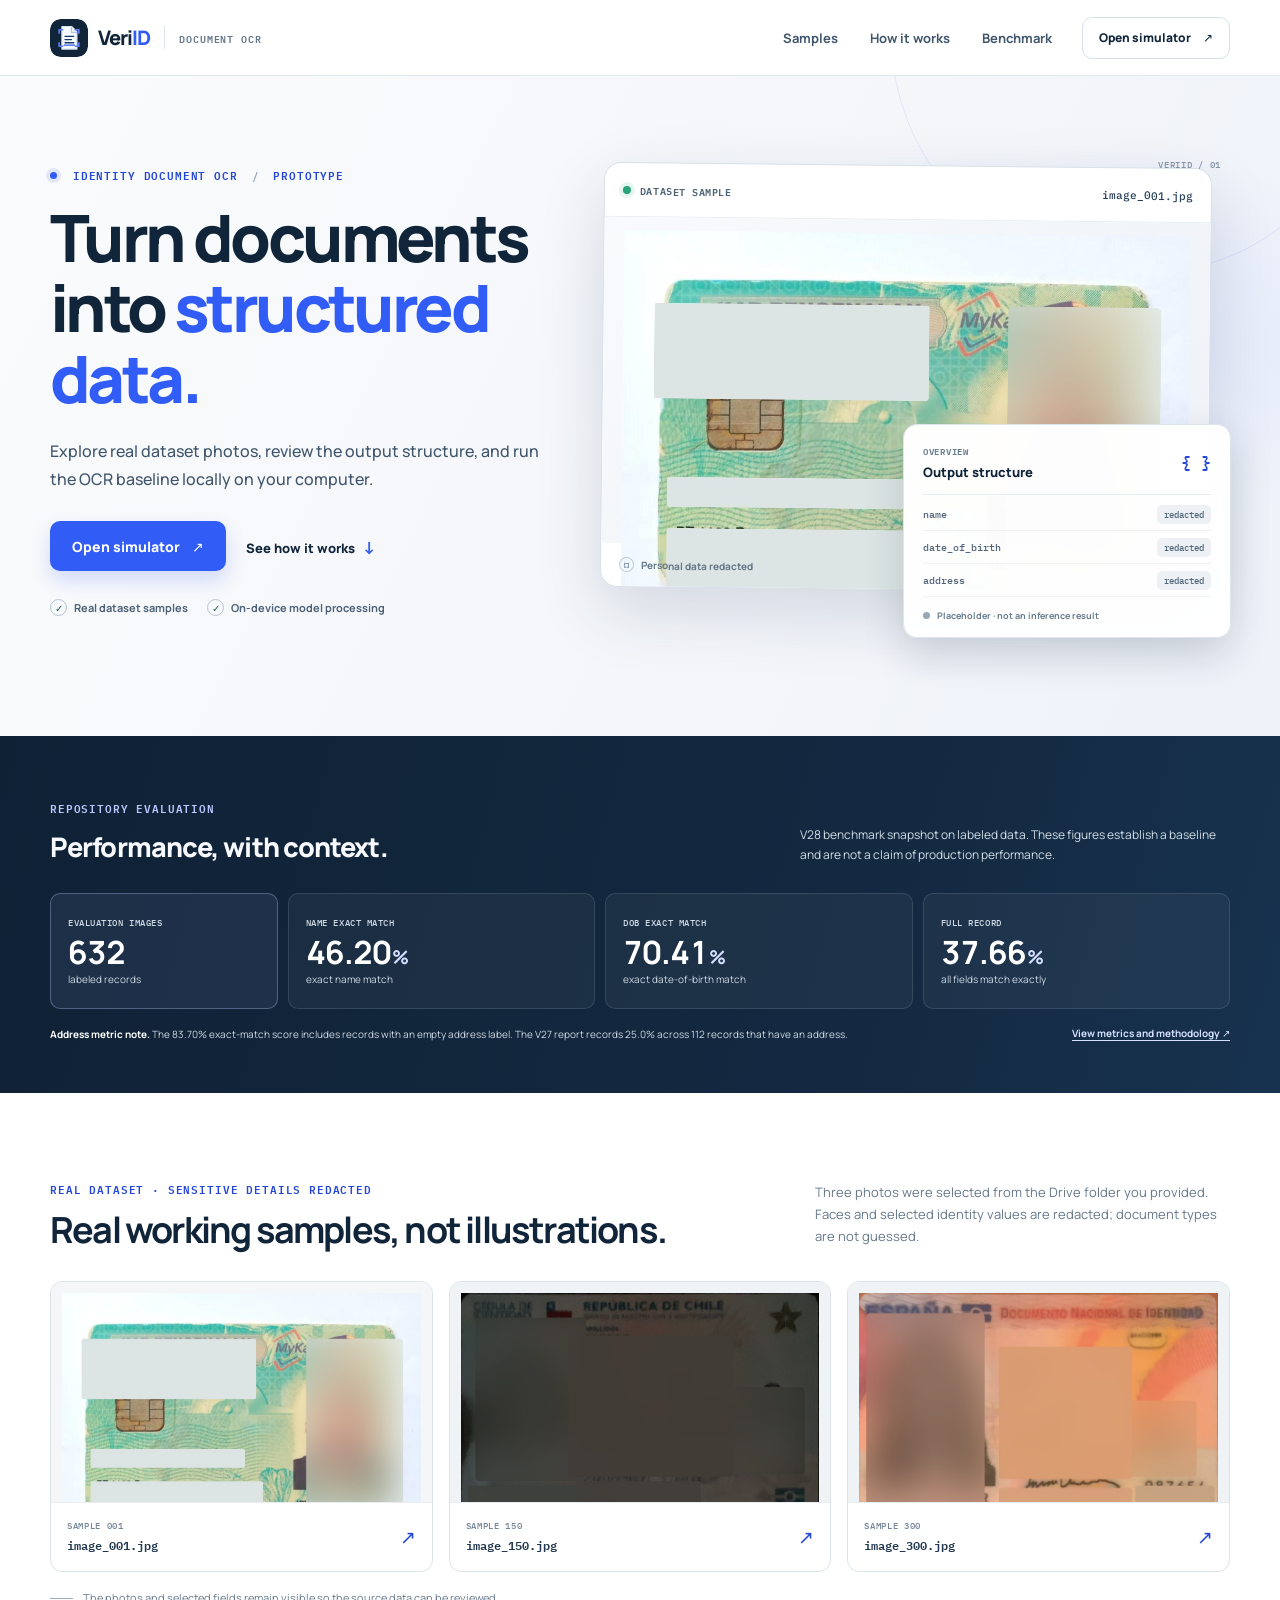
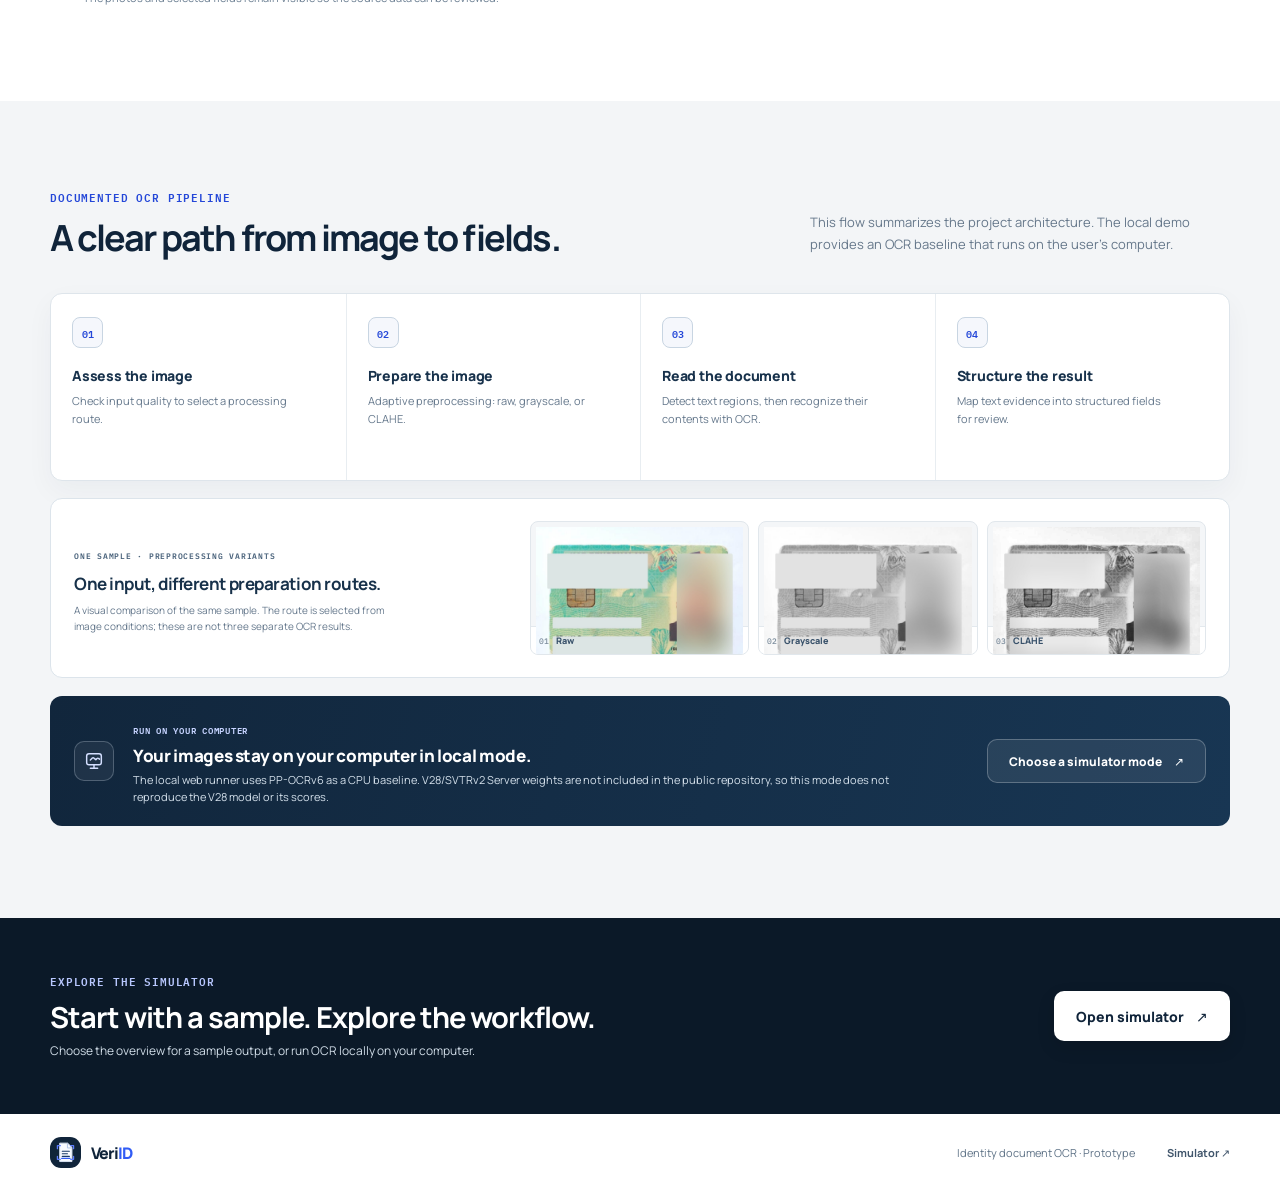
==== commit 229a7bec: "Translate VeriID app and document architecture" ====
--- a/index.html
+++ b/index.html
@@ -1,11 +1,11 @@
 <!doctype html>
-<html lang="id">
+<html lang="en">
   <head>
     <meta charset="utf-8" />
     <meta name="viewport" content="width=device-width, initial-scale=1" />
     <meta name="theme-color" content="#F6F7F9" />
-    <meta name="description" content="Pratinjau OCR dokumen identitas dengan sampel dataset yang disamarkan dan opsi pemrosesan lokal." />
-    <title>VeriID — OCR Dokumen Identitas</title>
+    <meta name="description" content="Explore redacted identity document samples and run the OCR baseline locally on your computer." />
+    <title>VeriID — Identity Document OCR</title>
     <link rel="icon" type="image/svg+xml" href="assets/logo-mark.svg" />
     <link rel="preconnect" href="https://fonts.googleapis.com" />
     <link rel="preconnect" href="https://fonts.gstatic.com" crossorigin />
@@ -16,18 +16,18 @@
   <body class="landing-page">
     <header class="lp-header">
       <div class="lp-shell lp-header-inner">
-        <a class="lp-brand" href="index.html" aria-label="VeriID beranda">
+        <a class="lp-brand" href="index.html" aria-label="VeriID home">
           <img src="assets/logo-mark.svg" alt="" width="38" height="38" />
           <span>Veri<span class="lp-brand-accent">ID</span></span>
           <span class="lp-brand-rule" aria-hidden="true"></span>
           <small>DOCUMENT OCR</small>
         </a>
-        <nav class="lp-nav" aria-label="Navigasi utama">
-          <a href="#sampel">Sampel data</a>
-          <a href="#metode">Cara kerja</a>
+        <nav class="lp-nav" aria-label="Main navigation">
+          <a href="#sampel">Samples</a>
+          <a href="#metode">How it works</a>
           <a href="#bukti">Benchmark</a>
         </nav>
-        <a class="lp-button lp-button-small" href="simulasi.html">Coba simulator <span aria-hidden="true">↗</span></a>
+        <a class="lp-button lp-button-small" href="simulasi.html">Open simulator <span aria-hidden="true">↗</span></a>
       </div>
     </header>
 
@@ -35,44 +35,44 @@
       <section class="lp-hero">
         <div class="lp-shell lp-hero-grid">
           <div class="lp-hero-copy">
-            <p class="lp-eyebrow"><span class="lp-eyebrow-mark" aria-hidden="true"></span> OCR DOKUMEN IDENTITAS <span class="lp-eyebrow-separator">/</span> PROTOTIPE</p>
-            <h1>Dokumen jadi <span>data yang siap ditinjau.</span></h1>
-            <p class="lp-hero-description">Jelajahi OCR berbasis foto asli dataset, lihat struktur hasilnya, dan jalankan baseline secara lokal di perangkat Anda.</p>
+            <p class="lp-eyebrow"><span class="lp-eyebrow-mark" aria-hidden="true"></span> IDENTITY DOCUMENT OCR <span class="lp-eyebrow-separator">/</span> PROTOTYPE</p>
+            <h1>Turn documents into <span>structured data.</span></h1>
+            <p class="lp-hero-description">Explore real dataset photos, review the output structure, and run the OCR baseline locally on your computer.</p>
             <div class="lp-actions">
-              <a class="lp-button lp-button-primary" href="simulasi.html">Coba simulator <span aria-hidden="true">↗</span></a>
-              <a class="lp-text-link" href="#metode">Lihat cara kerja <span aria-hidden="true">↓</span></a>
+              <a class="lp-button lp-button-primary" href="simulasi.html">Open simulator <span aria-hidden="true">↗</span></a>
+              <a class="lp-text-link" href="#metode">See how it works <span aria-hidden="true">↓</span></a>
             </div>
             <div class="lp-hero-assurances">
-              <span><i class="lp-check" aria-hidden="true">✓</i> Sampel dataset asli</span>
-              <span><i class="lp-check" aria-hidden="true">✓</i> Pemrosesan model di laptop</span>
+              <span><i class="lp-check" aria-hidden="true">✓</i> Real dataset samples</span>
+              <span><i class="lp-check" aria-hidden="true">✓</i> On-device model processing</span>
             </div>
           </div>
 
-          <div class="lp-hero-visual" aria-label="Contoh foto dataset dan bentuk object hasil overview">
+          <div class="lp-hero-visual" aria-label="Dataset photo and example overview output">
             <div class="lp-sample-window">
               <div class="lp-window-bar">
-                <div class="lp-window-title"><span class="lp-window-dot" aria-hidden="true"></span><span>CONTOH DATASET</span></div>
+                <div class="lp-window-title"><span class="lp-window-dot" aria-hidden="true"></span><span>DATASET SAMPLE</span></div>
                 <span class="lp-window-file">image_001.jpg</span>
               </div>
               <figure class="lp-hero-image">
-                <img src="assets/dataset-001-redacted.jpg" alt="Foto asli dari dataset, dengan foto wajah dan nilai identitas disamarkan" />
+                <img src="assets/dataset-001-redacted.jpg" alt="Original dataset photo with the face and selected identity values redacted" />
               </figure>
               <div class="lp-window-foot">
-                <span><span class="lp-mini-lock" aria-hidden="true">⌑</span> Data personal disamarkan</span>
+                <span><span class="lp-mini-lock" aria-hidden="true">⌑</span> Personal data redacted</span>
                 <span>01 / 03</span>
               </div>
             </div>
             <div class="lp-output-card">
               <div class="lp-output-heading">
-                <div><span class="lp-output-kicker">OVERVIEW</span><strong>Struktur output</strong></div>
+                <div><span class="lp-output-kicker">OVERVIEW</span><strong>Output structure</strong></div>
                 <span class="lp-json-mark">{ }</span>
               </div>
               <dl class="lp-output-fields">
-                <div><dt>nama</dt><dd><span class="lp-redacted-value">disamarkan</span></dd></div>
-                <div><dt>tanggal_lahir</dt><dd><span class="lp-redacted-value">disamarkan</span></dd></div>
-                <div><dt>alamat</dt><dd><span class="lp-redacted-value">disamarkan</span></dd></div>
+                <div><dt>name</dt><dd><span class="lp-redacted-value">redacted</span></dd></div>
+                <div><dt>date_of_birth</dt><dd><span class="lp-redacted-value">redacted</span></dd></div>
+                <div><dt>address</dt><dd><span class="lp-redacted-value">redacted</span></dd></div>
               </dl>
-              <div class="lp-output-foot"><span class="lp-status-dot" aria-hidden="true"></span> Placeholder · bukan hasil inferensi</div>
+              <div class="lp-output-foot"><span class="lp-status-dot" aria-hidden="true"></span> Placeholder · not an inference result</div>
             </div>
             <span class="lp-hero-index" aria-hidden="true">VERIID / 01</span>
           </div>
@@ -83,20 +83,20 @@
         <div class="lp-shell">
           <div class="lp-benchmark-heading">
             <div>
-              <p class="lp-eyebrow lp-eyebrow-light">HASIL EVALUASI REPOSITORY</p>
-              <h2>Performa ditampilkan dengan konteks.</h2>
+              <p class="lp-eyebrow lp-eyebrow-light">REPOSITORY EVALUATION</p>
+              <h2>Performance, with context.</h2>
             </div>
-            <p>Snapshot benchmark V28 pada data berlabel. Angka ini membantu menetapkan baseline; bukan klaim performa produksi.</p>
+            <p>V28 benchmark snapshot on labeled data. These figures establish a baseline and are not a claim of production performance.</p>
           </div>
           <div class="lp-metrics">
-            <article class="lp-metric lp-metric-count"><span>GAMBAR EVALUASI</span><strong>632</strong><small>data berlabel</small></article>
-            <article class="lp-metric"><span>NAME EXACT MATCH</span><strong>46.20<em>%</em></strong><small>kecocokan nama persis</small></article>
-            <article class="lp-metric"><span>DOB EXACT MATCH</span><strong>70.41<em>%</em></strong><small>kecocokan tanggal lahir</small></article>
-            <article class="lp-metric"><span>FULL RECORD</span><strong>37.66<em>%</em></strong><small>semua field cocok persis</small></article>
+            <article class="lp-metric lp-metric-count"><span>EVALUATION IMAGES</span><strong>632</strong><small>labeled records</small></article>
+            <article class="lp-metric"><span>NAME EXACT MATCH</span><strong>46.20<em>%</em></strong><small>exact name match</small></article>
+            <article class="lp-metric"><span>DOB EXACT MATCH</span><strong>70.41<em>%</em></strong><small>exact date-of-birth match</small></article>
+            <article class="lp-metric"><span>FULL RECORD</span><strong>37.66<em>%</em></strong><small>all fields match exactly</small></article>
           </div>
           <div class="lp-benchmark-note">
-            <p><strong>Catatan alamat.</strong> Skor exact-match 83.70% menghitung baris berlabel alamat kosong. Laporan V27 mencatat 25.0% pada 112 baris yang memiliki alamat.</p>
-            <a href="https://github.com/Ditt-A/RobustIdentityCardOCR/blob/main/reports/metrics/v28.json" target="_blank" rel="noreferrer">Lihat metrik dan metodologi ↗</a>
+            <p><strong>Address metric note.</strong> The 83.70% exact-match score includes records with an empty address label. The V27 report records 25.0% across 112 records that have an address.</p>
+            <a href="https://github.com/Ditt-A/RobustIdentityCardOCR/blob/main/reports/metrics/v28.json" target="_blank" rel="noreferrer">View metrics and methodology ↗</a>
           </div>
         </div>
       </section>
@@ -105,26 +105,26 @@
         <div class="lp-shell">
           <div class="lp-section-heading">
             <div>
-              <p class="lp-eyebrow">DATASET ASLI · PRIVASI DIJAGA</p>
-              <h2>Contoh data kerja, bukan ilustrasi.</h2>
+              <p class="lp-eyebrow">REAL DATASET · SENSITIVE DETAILS REDACTED</p>
+              <h2>Real working samples, not illustrations.</h2>
             </div>
-            <p>Tiga foto dipilih dari folder Drive yang Anda berikan. Foto wajah dan nilai identitas disamarkan; jenis dokumen tidak ditebak.</p>
+            <p>Three photos were selected from the Drive folder you provided. Faces and selected identity values are redacted; document types are not guessed.</p>
           </div>
           <div class="lp-sample-grid">
             <a class="lp-sample-card" href="simulasi.html?sample=001">
-              <div class="lp-sample-image lp-sample-image-tall"><img src="assets/dataset-001-redacted.jpg" alt="Sampel image_001 dari dataset, dengan wajah dan nilai identitas disamarkan" loading="lazy" /></div>
-              <div class="lp-sample-card-foot"><span><small>SAMPEL 001</small><strong>image_001.jpg</strong></span><b aria-hidden="true">↗</b></div>
+              <div class="lp-sample-image lp-sample-image-tall"><img src="assets/dataset-001-redacted.jpg" alt="Dataset sample image_001 with the face and selected identity values redacted" loading="lazy" /></div>
+              <div class="lp-sample-card-foot"><span><small>SAMPLE 001</small><strong>image_001.jpg</strong></span><b aria-hidden="true">↗</b></div>
             </a>
             <a class="lp-sample-card" href="simulasi.html?sample=150">
-              <div class="lp-sample-image"><img src="assets/dataset-150-redacted.jpg" alt="Sampel image_150 dari dataset, dengan wajah dan nilai identitas disamarkan" loading="lazy" /></div>
-              <div class="lp-sample-card-foot"><span><small>SAMPEL 150</small><strong>image_150.jpg</strong></span><b aria-hidden="true">↗</b></div>
+              <div class="lp-sample-image"><img src="assets/dataset-150-redacted.jpg" alt="Dataset sample image_150 with the face and selected identity values redacted" loading="lazy" /></div>
+              <div class="lp-sample-card-foot"><span><small>SAMPLE 150</small><strong>image_150.jpg</strong></span><b aria-hidden="true">↗</b></div>
             </a>
             <a class="lp-sample-card" href="simulasi.html?sample=300">
-              <div class="lp-sample-image"><img src="assets/dataset-300-redacted.jpg" alt="Sampel image_300 dari dataset, dengan wajah dan nilai identitas disamarkan" loading="lazy" /></div>
-              <div class="lp-sample-card-foot"><span><small>SAMPEL 300</small><strong>image_300.jpg</strong></span><b aria-hidden="true">↗</b></div>
+              <div class="lp-sample-image"><img src="assets/dataset-300-redacted.jpg" alt="Dataset sample image_300 with the face and selected identity values redacted" loading="lazy" /></div>
+              <div class="lp-sample-card-foot"><span><small>SAMPLE 300</small><strong>image_300.jpg</strong></span><b aria-hidden="true">↗</b></div>
             </a>
           </div>
-          <div class="lp-sample-caption"><span class="lp-caption-rule" aria-hidden="true"></span> Foto dan sebagian field tetap terlihat agar karakter data sumber dapat ditinjau.</div>
+          <div class="lp-sample-caption"><span class="lp-caption-rule" aria-hidden="true"></span> The photos and selected fields remain visible so the source data can be reviewed.</div>
         </div>
       </section>
 
@@ -132,29 +132,29 @@
         <div class="lp-shell">
           <div class="lp-section-heading lp-method-heading">
             <div>
-              <p class="lp-eyebrow">PIPELINE YANG TERCATAT DI REPO</p>
-              <h2>Langkah yang jelas, dari gambar ke field.</h2>
+              <p class="lp-eyebrow">DOCUMENTED OCR PIPELINE</p>
+              <h2>A clear path from image to fields.</h2>
             </div>
-            <p>Alur merangkum diagram arsitektur proyek. Demo lokal menyediakan baseline OCR yang bisa dijalankan pada perangkat pengguna.</p>
+            <p>This flow summarizes the project architecture. The local demo provides an OCR baseline that runs on the user's computer.</p>
           </div>
 
           <ol class="lp-flow">
-            <li><span class="lp-step-number">01</span><div><h3>Nilai gambar</h3><p>Periksa mutu input untuk memilih jalur pemrosesan.</p></div></li>
-            <li><span class="lp-step-number">02</span><div><h3>Siapkan teks</h3><p>Prapemrosesan adaptif: raw, grayscale, atau CLAHE.</p></div></li>
-            <li><span class="lp-step-number">03</span><div><h3>Baca dokumen</h3><p>Deteksi area teks, lalu kenali isi dengan OCR.</p></div></li>
-            <li><span class="lp-step-number">04</span><div><h3>Susun hasil</h3><p>Rutekan bukti teks menjadi field terstruktur untuk ditinjau.</p></div></li>
+            <li><span class="lp-step-number">01</span><div><h3>Assess the image</h3><p>Check input quality to select a processing route.</p></div></li>
+            <li><span class="lp-step-number">02</span><div><h3>Prepare the image</h3><p>Adaptive preprocessing: raw, grayscale, or CLAHE.</p></div></li>
+            <li><span class="lp-step-number">03</span><div><h3>Read the document</h3><p>Detect text regions, then recognize their contents with OCR.</p></div></li>
+            <li><span class="lp-step-number">04</span><div><h3>Structure the result</h3><p>Map text evidence into structured fields for review.</p></div></li>
           </ol>
 
           <div class="lp-preprocess">
             <div class="lp-preprocess-intro">
-              <span class="lp-deployment-label">SATU SAMPEL · VARIASI PRA-PEMROSESAN</span>
-              <h3>Input yang sama, jalur persiapan yang berbeda.</h3>
-              <p>Perbandingan visual dari sampel yang sama. Mode dipilih berdasarkan kondisi gambar; bukan tiga hasil OCR yang terpisah.</p>
+              <span class="lp-deployment-label">ONE SAMPLE · PREPROCESSING VARIANTS</span>
+              <h3>One input, different preparation routes.</h3>
+              <p>A visual comparison of the same sample. The route is selected from image conditions; these are not three separate OCR results.</p>
             </div>
             <div class="lp-preprocess-grid">
-              <figure><div><img src="assets/pipeline-raw-redacted.jpg" alt="Sampel asli yang sudah disamarkan" loading="lazy" /></div><figcaption><small>01</small><span>Raw</span></figcaption></figure>
-              <figure><div><img src="assets/pipeline-grayscale-redacted.jpg" alt="Versi grayscale dari sampel yang sudah disamarkan" loading="lazy" /></div><figcaption><small>02</small><span>Grayscale</span></figcaption></figure>
-              <figure><div><img src="assets/pipeline-clahe-redacted.jpg" alt="Versi CLAHE dari sampel yang sudah disamarkan" loading="lazy" /></div><figcaption><small>03</small><span>CLAHE</span></figcaption></figure>
+              <figure><div><img src="assets/pipeline-raw-redacted.jpg" alt="Original redacted sample" loading="lazy" /></div><figcaption><small>01</small><span>Raw</span></figcaption></figure>
+              <figure><div><img src="assets/pipeline-grayscale-redacted.jpg" alt="Grayscale version of the redacted sample" loading="lazy" /></div><figcaption><small>02</small><span>Grayscale</span></figcaption></figure>
+              <figure><div><img src="assets/pipeline-clahe-redacted.jpg" alt="CLAHE version of the redacted sample" loading="lazy" /></div><figcaption><small>03</small><span>CLAHE</span></figcaption></figure>
             </div>
           </div>
 
@@ -163,11 +163,11 @@
               <svg viewBox="0 0 24 24" fill="none"><path d="M4 6.5A2.5 2.5 0 0 1 6.5 4h11A2.5 2.5 0 0 1 20 6.5v7a2.5 2.5 0 0 1-2.5 2.5h-11A2.5 2.5 0 0 1 4 13.5v-7Z" stroke="currentColor" stroke-width="1.6"/><path d="M8 20h8m-4-4v4m-4-9 2.2-2.2a1.2 1.2 0 0 1 1.7 0L14 10.5l1.3-1.3a1.2 1.2 0 0 1 1.7 0L18 10" stroke="currentColor" stroke-width="1.6" stroke-linecap="round" stroke-linejoin="round"/></svg>
             </div>
             <div class="lp-deployment-copy">
-              <span class="lp-deployment-label">JALANKAN DI PERANGKAT ANDA</span>
-              <h3>Gambar tetap di laptop saat memakai mode lokal.</h3>
-              <p>Runner web lokal memakai PP-OCRv6 sebagai baseline CPU. Bobot V28/SVTRv2 Server tidak disertakan di repo publik, jadi mode ini bukan reproduksi model atau skor V28.</p>
+              <span class="lp-deployment-label">RUN ON YOUR COMPUTER</span>
+              <h3>Your images stay on your computer in local mode.</h3>
+              <p>The local web runner uses PP-OCRv6 as a CPU baseline. V28/SVTRv2 Server weights are not included in the public repository, so this mode does not reproduce the V28 model or its scores.</p>
             </div>
-            <a class="lp-button lp-button-outline" href="simulasi.html">Pilih mode di simulator <span aria-hidden="true">↗</span></a>
+            <a class="lp-button lp-button-outline" href="simulasi.html">Choose a simulator mode <span aria-hidden="true">↗</span></a>
           </div>
         </div>
       </section>
@@ -175,22 +175,22 @@
       <section class="lp-final">
         <div class="lp-shell lp-final-inner">
           <div>
-            <p class="lp-eyebrow lp-eyebrow-light">LIHAT SIMULASINYA</p>
-            <h2>Mulai dari satu sampel. Tinjau alurnya sendiri.</h2>
-            <p>Pilih overview untuk pratinjau object, atau jalankan OCR lokal di laptop.</p>
+            <p class="lp-eyebrow lp-eyebrow-light">EXPLORE THE SIMULATOR</p>
+            <h2>Start with a sample. Explore the workflow.</h2>
+            <p>Choose the overview for a sample output, or run OCR locally on your computer.</p>
           </div>
-          <a class="lp-button lp-button-light" href="simulasi.html">Buka simulator <span aria-hidden="true">↗</span></a>
+          <a class="lp-button lp-button-light" href="simulasi.html">Open simulator <span aria-hidden="true">↗</span></a>
         </div>
       </section>
     </main>
 
     <footer class="lp-footer">
       <div class="lp-shell lp-footer-inner">
-        <a class="lp-brand" href="index.html" aria-label="VeriID beranda">
+        <a class="lp-brand" href="index.html" aria-label="VeriID home">
           <img src="assets/logo-mark.svg" alt="" width="32" height="32" />
           <span>Veri<span class="lp-brand-accent">ID</span></span>
         </a>
-        <span>OCR dokumen identitas · Prototype</span>
+        <span>Identity document OCR · Prototype</span>
         <a href="simulasi.html">Simulator <span aria-hidden="true">↗</span></a>
       </div>
     </footer>
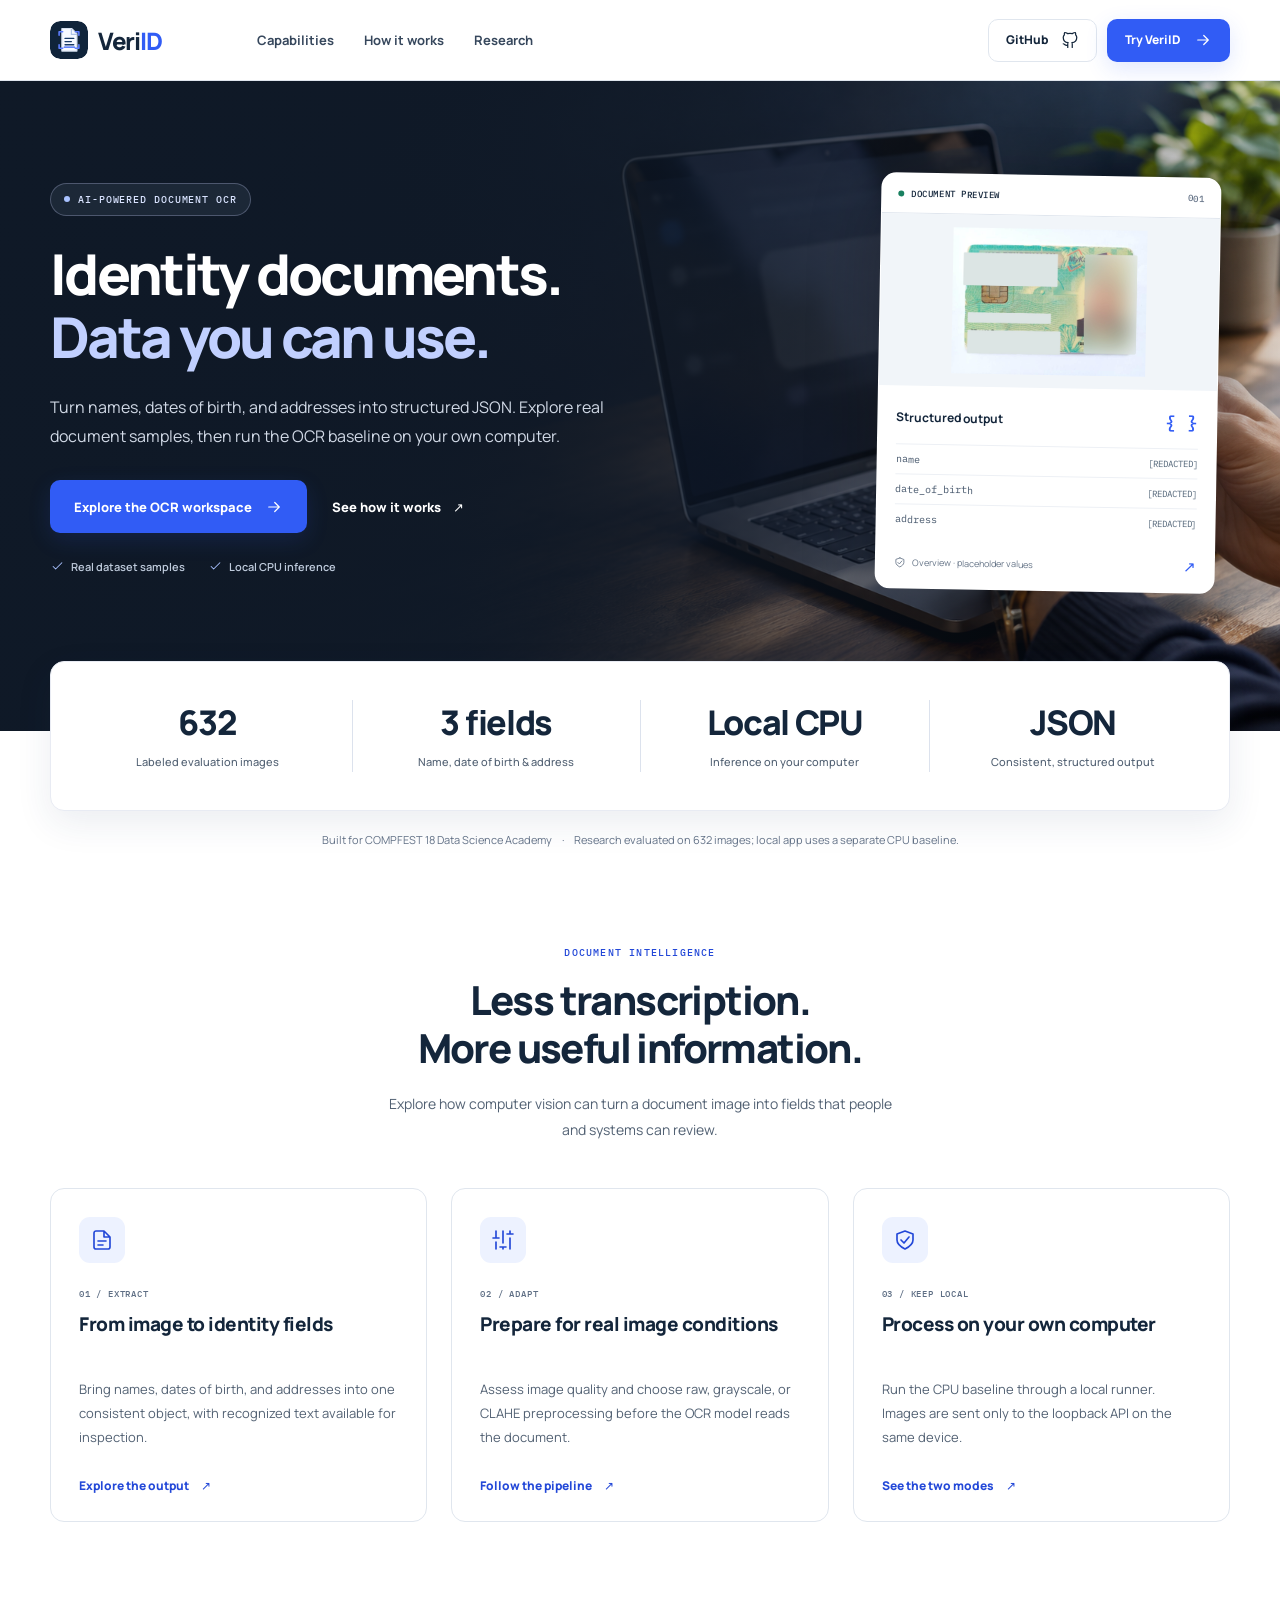
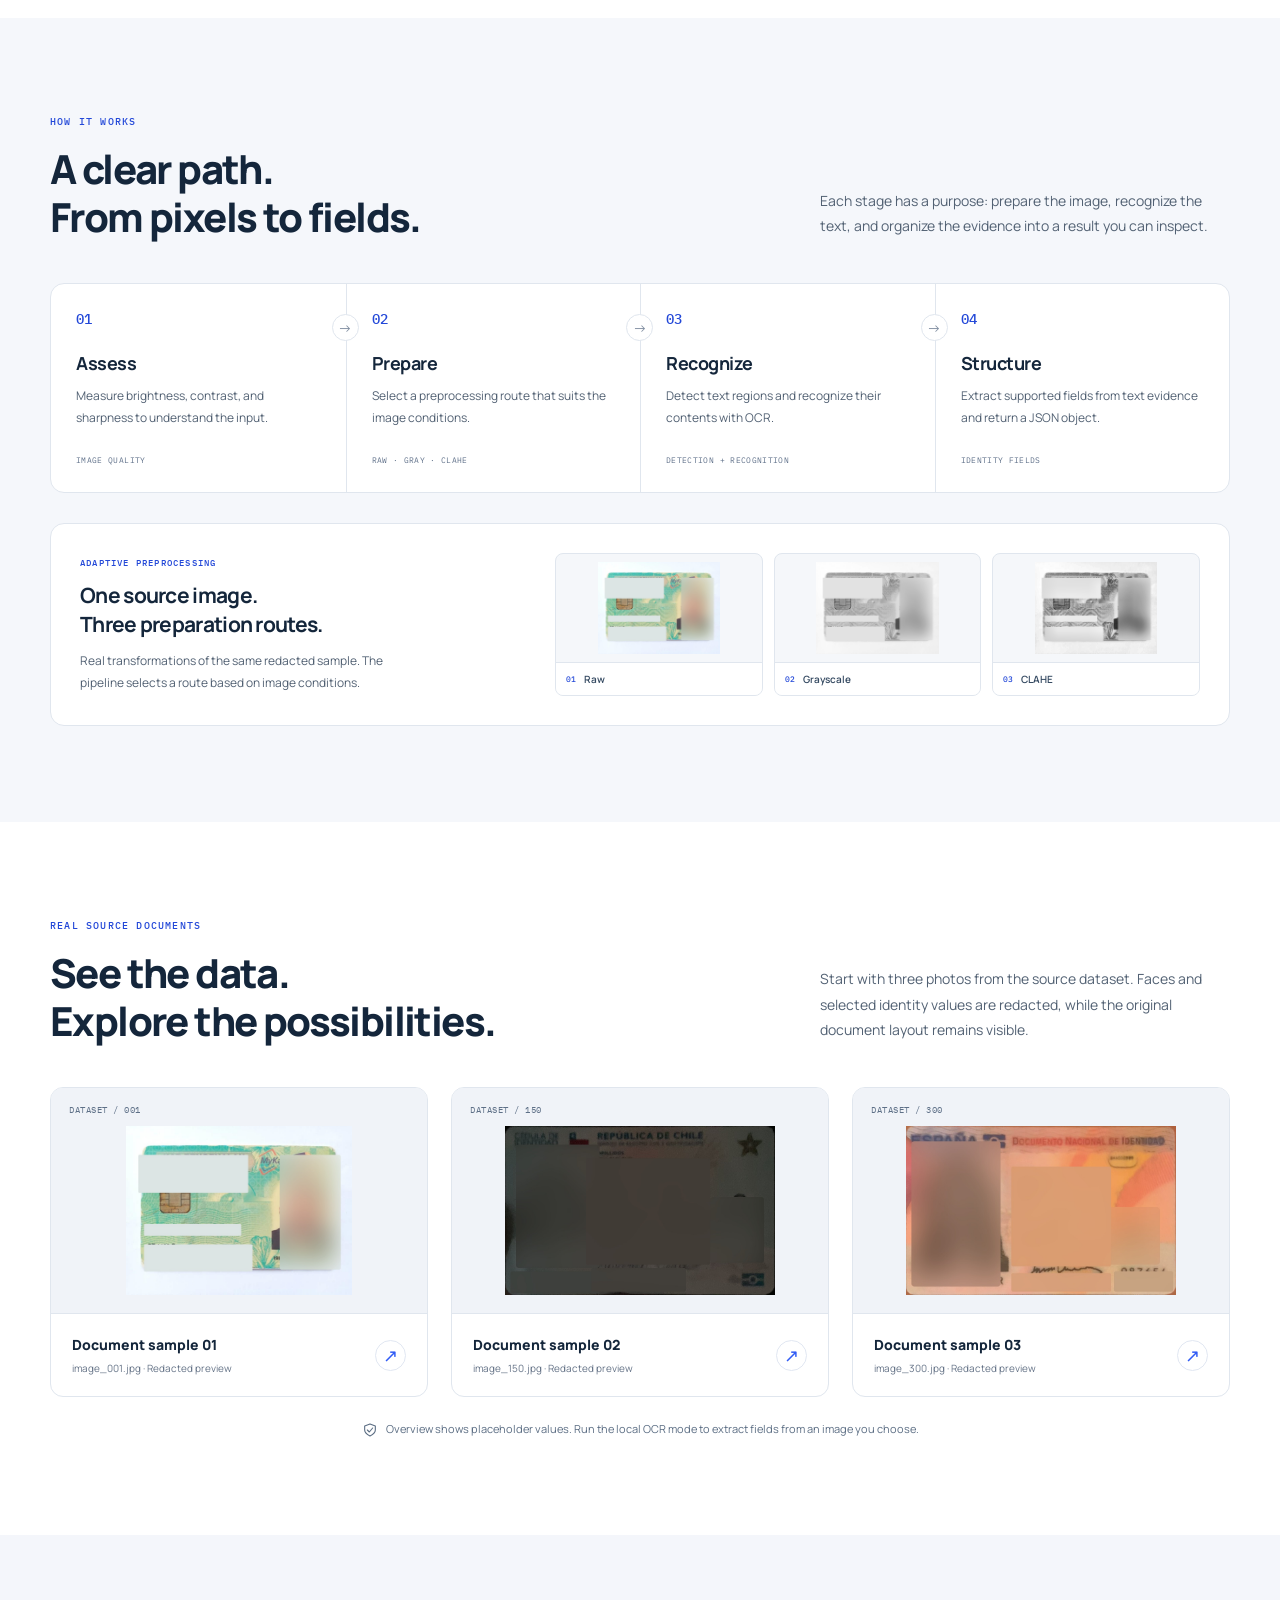
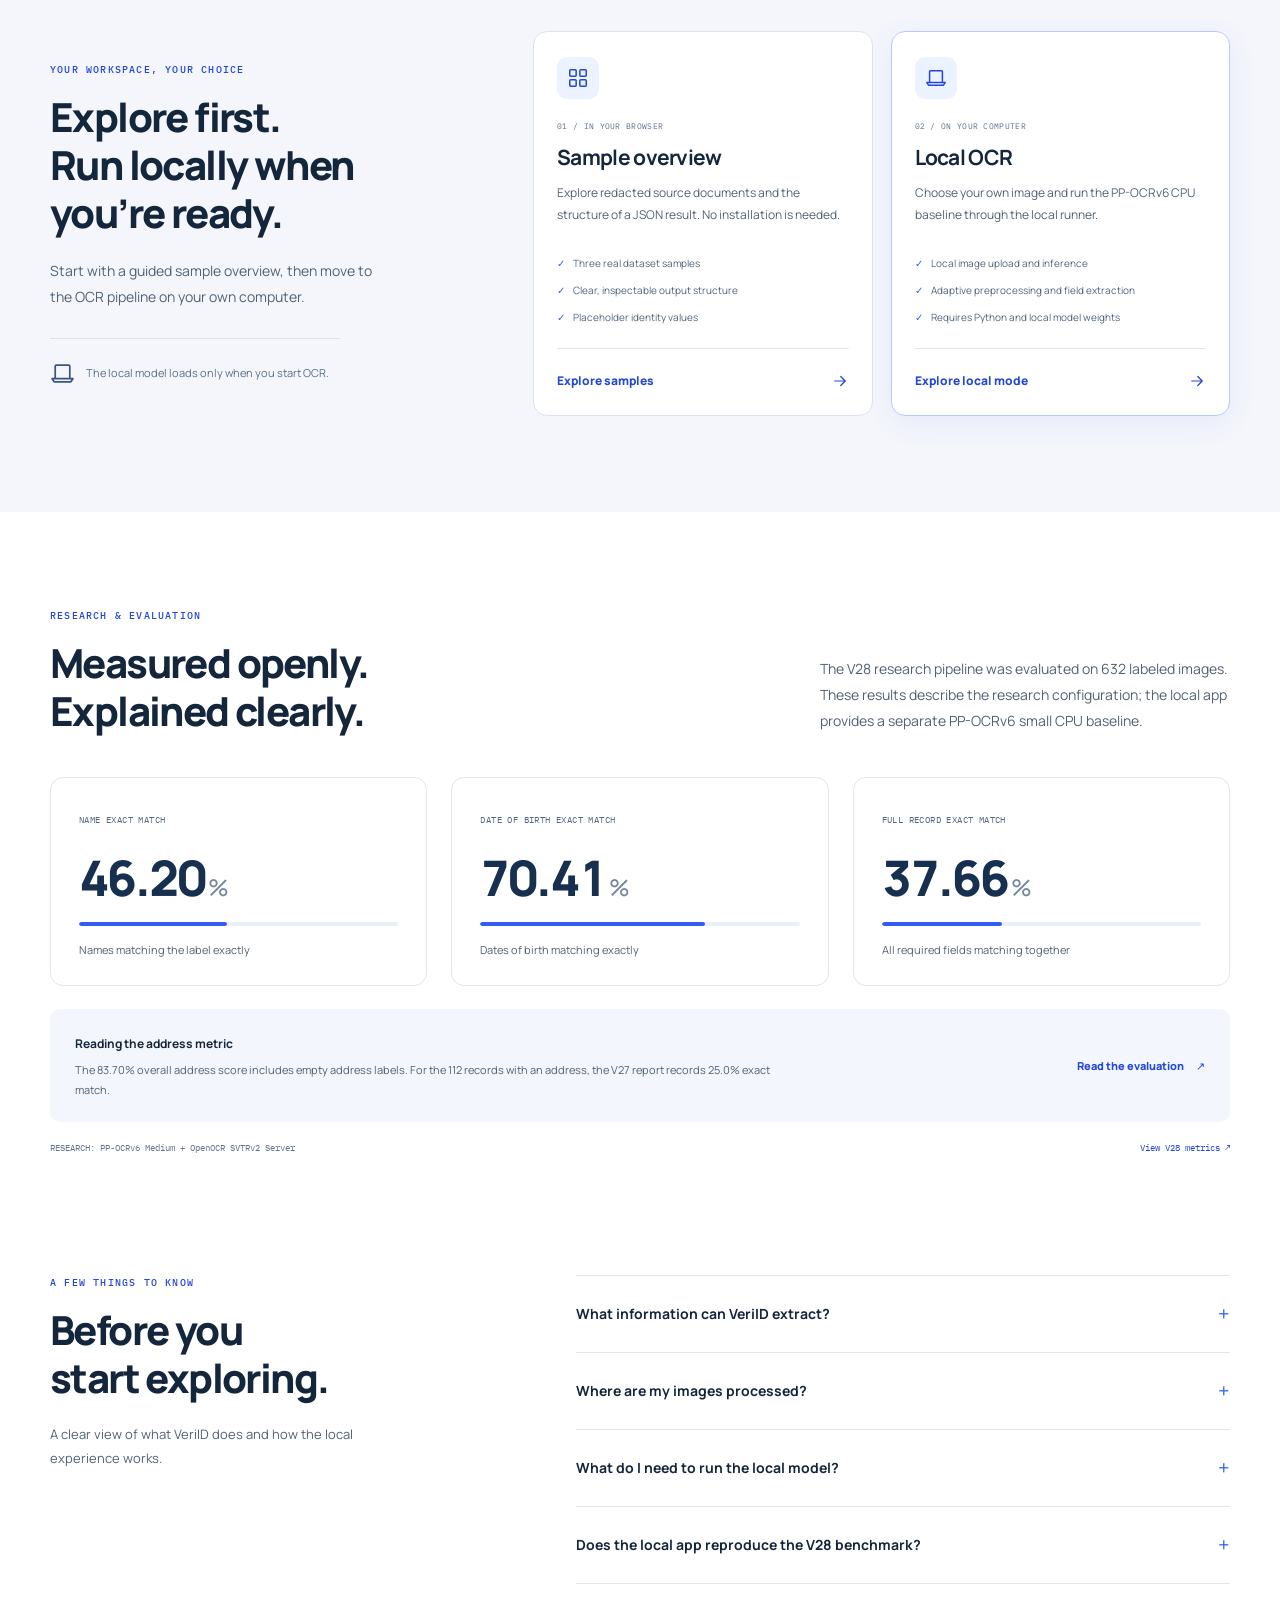
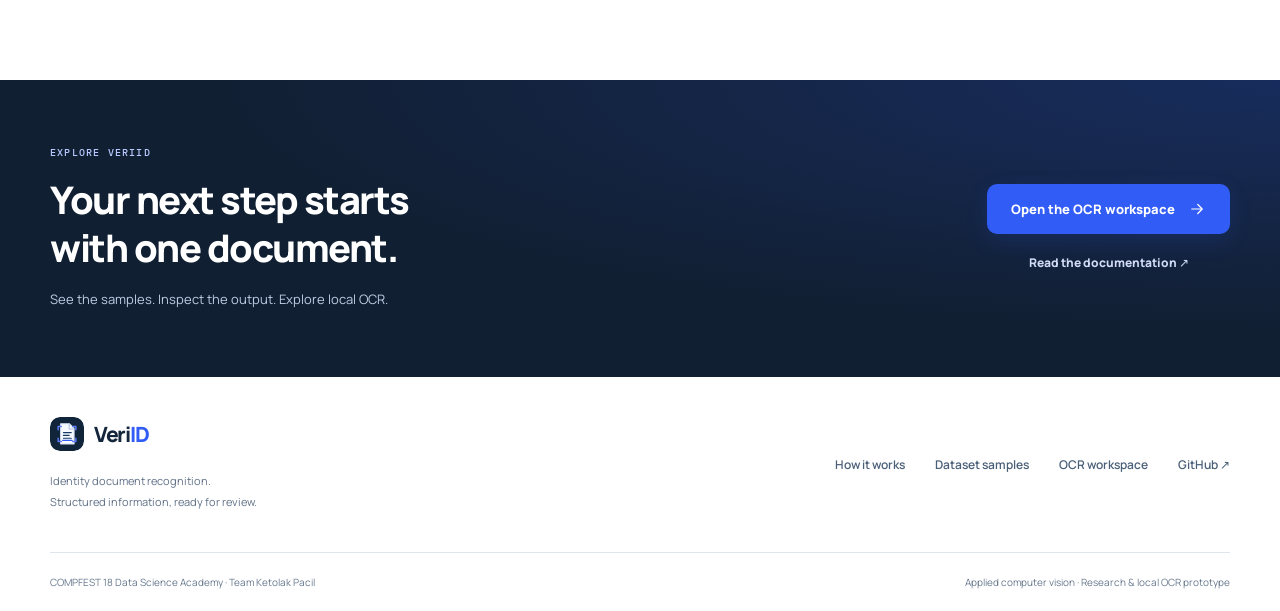
==== commit 16e44158: "Redesign VeriID website and clarify local API connection" ====
--- a/index.html
+++ b/index.html
@@ -3,196 +3,159 @@
   <head>
     <meta charset="utf-8" />
     <meta name="viewport" content="width=device-width, initial-scale=1" />
-    <meta name="theme-color" content="#F6F7F9" />
-    <meta name="description" content="Explore redacted identity document samples and run the OCR baseline locally on your computer." />
-    <title>VeriID — Identity Document OCR</title>
+    <meta name="theme-color" content="#101d2c" />
+    <meta name="description" content="Explore VeriID, an identity document OCR prototype that turns names, dates of birth, and addresses into structured JSON with local CPU inference." />
+    <title>VeriID — From Identity Documents to Structured Data</title>
     <link rel="icon" type="image/svg+xml" href="assets/logo-mark.svg" />
     <link rel="preconnect" href="https://fonts.googleapis.com" />
     <link rel="preconnect" href="https://fonts.gstatic.com" crossorigin />
     <link href="https://fonts.googleapis.com/css2?family=IBM+Plex+Mono:wght@400;500;600&family=Manrope:wght@400;500;600;700;800&display=swap" rel="stylesheet" />
-    <link rel="stylesheet" href="styles.css" />
     <link rel="stylesheet" href="landing.css" />
+    <script src="landing.js" defer></script>
   </head>
   <body class="landing-page">
-    <header class="lp-header">
-      <div class="lp-shell lp-header-inner">
-        <a class="lp-brand" href="index.html" aria-label="VeriID home">
-          <img src="assets/logo-mark.svg" alt="" width="38" height="38" />
-          <span>Veri<span class="lp-brand-accent">ID</span></span>
-          <span class="lp-brand-rule" aria-hidden="true"></span>
-          <small>DOCUMENT OCR</small>
-        </a>
-        <nav class="lp-nav" aria-label="Main navigation">
-          <a href="#sampel">Samples</a>
-          <a href="#metode">How it works</a>
-          <a href="#bukti">Benchmark</a>
+    <a class="skip-link" href="#main">Skip to content</a>
+    <svg class="icon-library" xmlns="http://www.w3.org/2000/svg" aria-hidden="true">
+      <symbol id="icon-arrow" viewBox="0 0 24 24"><path d="M5 12h14m-6-6 6 6-6 6" /></symbol>
+      <symbol id="icon-document" viewBox="0 0 24 24"><path d="M14 3H6a2 2 0 0 0-2 2v14a2 2 0 0 0 2 2h12a2 2 0 0 0 2-2V9l-6-6Zm0 0v6h6M8 13h8m-8 4h5" /></symbol>
+      <symbol id="icon-sliders" viewBox="0 0 24 24"><path d="M5 3v7m0 4v7M12 3v12m0 4v2m7-18v3m0 4v11M2 10h6m1 9h6m1-13h6" /></symbol>
+      <symbol id="icon-shield" viewBox="0 0 24 24"><path d="m12 3 8 3v6c0 4-4 7-8 9-4-2-8-5-8-9V6l8-3Zm-4 9 3 3 5-6" /></symbol>
+      <symbol id="icon-laptop" viewBox="0 0 24 24"><path d="M5 17V5a1 1 0 0 1 1-1h12a1 1 0 0 1 1 1v12M2 17h20l-2 3H4l-2-3Z" /></symbol>
+      <symbol id="icon-grid" viewBox="0 0 24 24"><rect x="3" y="3" width="7" height="7" rx="1" /><rect x="14" y="3" width="7" height="7" rx="1" /><rect x="3" y="14" width="7" height="7" rx="1" /><rect x="14" y="14" width="7" height="7" rx="1" /></symbol>
+      <symbol id="icon-check" viewBox="0 0 24 24"><path d="m5 12 4 4L19 6" /></symbol>
+      <symbol id="icon-github" viewBox="0 0 24 24"><path d="M9 19c-4 1-4-2-6-2m12 5v-4c0-1 .1-2-.5-2.5 3.3-.4 6.5-1.6 6.5-7A5.5 5.5 0 0 0 19.5 5c.2-1 .1-2-.4-3-1.6 0-3 .8-4 1.5a15 15 0 0 0-6.2 0C7.9 2.8 6.5 2 4.9 2c-.5 1-.6 2-.4 3A5.5 5.5 0 0 0 3 8.5c0 5.4 3.2 6.6 6.5 7C8.9 16 9 17 9 18v4" /></symbol>
+    </svg>
+
+    <header class="site-nav">
+      <div class="shell nav-inner">
+        <a class="brand" href="index.html" aria-label="VeriID home"><img src="assets/logo-mark.svg" alt="" width="38" height="38" /><span>Veri<span>ID</span></span></a>
+        <nav class="desktop-nav" aria-label="Main navigation">
+          <a href="#capabilities">Capabilities</a><a href="#metode">How it works</a><a href="#bukti">Research</a>
         </nav>
-        <a class="lp-button lp-button-small" href="simulasi.html">Open simulator <span aria-hidden="true">↗</span></a>
+        <div class="nav-actions">
+          <a class="button button-outline nav-github" href="https://github.com/Ditt-A/RobustIdentityCardOCR" target="_blank" rel="noreferrer">GitHub <svg class="icon" aria-hidden="true"><use href="#icon-github" /></svg></a>
+          <a class="button button-primary" href="simulasi.html">Try VeriID <svg class="icon" aria-hidden="true"><use href="#icon-arrow" /></svg></a>
+        </div>
+        <details class="mobile-menu"><summary aria-label="Navigation menu"><span></span><span></span><span></span></summary><nav aria-label="Mobile navigation"><a href="#capabilities">Capabilities</a><a href="#metode">How it works</a><a href="#sampel">Document samples</a><a href="#bukti">Research &amp; results</a><a href="https://github.com/Ditt-A/RobustIdentityCardOCR" target="_blank" rel="noreferrer">View on GitHub ↗</a></nav></details>
       </div>
     </header>
 
-    <main>
-      <section class="lp-hero">
-        <div class="lp-shell lp-hero-grid">
-          <div class="lp-hero-copy">
-            <p class="lp-eyebrow"><span class="lp-eyebrow-mark" aria-hidden="true"></span> IDENTITY DOCUMENT OCR <span class="lp-eyebrow-separator">/</span> PROTOTYPE</p>
-            <h1>Turn documents into <span>structured data.</span></h1>
-            <p class="lp-hero-description">Explore real dataset photos, review the output structure, and run the OCR baseline locally on your computer.</p>
-            <div class="lp-actions">
-              <a class="lp-button lp-button-primary" href="simulasi.html">Open simulator <span aria-hidden="true">↗</span></a>
-              <a class="lp-text-link" href="#metode">See how it works <span aria-hidden="true">↓</span></a>
-            </div>
-            <div class="lp-hero-assurances">
-              <span><i class="lp-check" aria-hidden="true">✓</i> Real dataset samples</span>
-              <span><i class="lp-check" aria-hidden="true">✓</i> On-device model processing</span>
-            </div>
+    <main id="main">
+      <section class="hero" aria-labelledby="hero-title">
+        <img class="hero-photo" src="assets/hero-workspace.png" alt="" fetchpriority="high" />
+        <div class="hero-shade"></div>
+        <div class="shell hero-grid">
+          <div class="hero-copy">
+            <p class="pill"><span></span> AI-POWERED DOCUMENT OCR</p>
+            <h1 id="hero-title">Identity documents.<br /><span>Data you can use.</span></h1>
+            <p class="hero-description">Turn names, dates of birth, and addresses into structured JSON. Explore real document samples, then run the OCR baseline on your own computer.</p>
+            <div class="hero-actions"><a class="button button-primary" href="simulasi.html">Explore the OCR workspace <svg class="icon" aria-hidden="true"><use href="#icon-arrow" /></svg></a><a class="text-link text-link-light" href="#metode">See how it works <span>↗</span></a></div>
+            <div class="hero-assurances"><span><svg class="icon" aria-hidden="true"><use href="#icon-check" /></svg> Real dataset samples</span><span><svg class="icon" aria-hidden="true"><use href="#icon-check" /></svg> Local CPU inference</span></div>
           </div>
+          <a class="hero-preview" href="simulasi.html?sample=001" aria-label="Explore redacted dataset sample 001 in the overview simulator">
+            <div class="preview-heading"><span class="preview-dot"></span><b>DOCUMENT PREVIEW</b><span>001</span></div>
+            <div class="preview-image"><img src="assets/dataset-001-redacted.jpg" alt="Real source document with the face and selected identity values redacted" /></div>
+            <div class="preview-output"><div class="preview-output-heading"><strong>Structured output</strong><span>{ }</span></div><dl><div><dt>name</dt><dd>[REDACTED]</dd></div><div><dt>date_of_birth</dt><dd>[REDACTED]</dd></div><div><dt>address</dt><dd>[REDACTED]</dd></div></dl></div>
+            <div class="preview-caption"><svg class="icon" aria-hidden="true"><use href="#icon-shield" /></svg> Overview · placeholder values <span>↗</span></div>
+          </a>
+        </div>
+      </section>
 
-          <div class="lp-hero-visual" aria-label="Dataset photo and example overview output">
-            <div class="lp-sample-window">
-              <div class="lp-window-bar">
-                <div class="lp-window-title"><span class="lp-window-dot" aria-hidden="true"></span><span>DATASET SAMPLE</span></div>
-                <span class="lp-window-file">image_001.jpg</span>
-              </div>
-              <figure class="lp-hero-image">
-                <img src="assets/dataset-001-redacted.jpg" alt="Original dataset photo with the face and selected identity values redacted" />
-              </figure>
-              <div class="lp-window-foot">
-                <span><span class="lp-mini-lock" aria-hidden="true">⌑</span> Personal data redacted</span>
-                <span>01 / 03</span>
-              </div>
-            </div>
-            <div class="lp-output-card">
-              <div class="lp-output-heading">
-                <div><span class="lp-output-kicker">OVERVIEW</span><strong>Output structure</strong></div>
-                <span class="lp-json-mark">{ }</span>
-              </div>
-              <dl class="lp-output-fields">
-                <div><dt>name</dt><dd><span class="lp-redacted-value">redacted</span></dd></div>
-                <div><dt>date_of_birth</dt><dd><span class="lp-redacted-value">redacted</span></dd></div>
-                <div><dt>address</dt><dd><span class="lp-redacted-value">redacted</span></dd></div>
-              </dl>
-              <div class="lp-output-foot"><span class="lp-status-dot" aria-hidden="true"></span> Placeholder · not an inference result</div>
-            </div>
-            <span class="lp-hero-index" aria-hidden="true">VERIID / 01</span>
+      <div class="shell proof-wrap">
+        <div class="proof-strip" aria-label="Project at a glance">
+          <div><strong>632</strong><span>Labeled evaluation images</span></div>
+          <div><strong>3 fields</strong><span>Name, date of birth &amp; address</span></div>
+          <div><strong>Local CPU</strong><span>Inference on your computer</span></div>
+          <div><strong>JSON</strong><span>Consistent, structured output</span></div>
+        </div>
+        <p class="proof-caption">Built for COMPFEST 18 Data Science Academy <span>·</span> Research evaluated on 632 images; local app uses a separate CPU baseline.</p>
+      </div>
+
+      <section class="section capabilities" id="capabilities">
+        <div class="shell">
+          <div class="section-heading centered"><p class="eyebrow">DOCUMENT INTELLIGENCE</p><h2>Less transcription.<br />More useful information.</h2><p>Explore how computer vision can turn a document image into fields that people and systems can review.</p></div>
+          <div class="feature-grid">
+            <article class="feature-card"><div class="feature-icon"><svg class="icon" aria-hidden="true"><use href="#icon-document" /></svg></div><span class="feature-number">01 / EXTRACT</span><h3>From image to identity fields</h3><p>Bring names, dates of birth, and addresses into one consistent object, with recognized text available for inspection.</p><a class="text-link" href="simulasi.html">Explore the output <span>↗</span></a></article>
+            <article class="feature-card"><div class="feature-icon"><svg class="icon" aria-hidden="true"><use href="#icon-sliders" /></svg></div><span class="feature-number">02 / ADAPT</span><h3>Prepare for real image conditions</h3><p>Assess image quality and choose raw, grayscale, or CLAHE preprocessing before the OCR model reads the document.</p><a class="text-link" href="#metode">Follow the pipeline <span>↗</span></a></article>
+            <article class="feature-card"><div class="feature-icon"><svg class="icon" aria-hidden="true"><use href="#icon-shield" /></svg></div><span class="feature-number">03 / KEEP LOCAL</span><h3>Process on your own computer</h3><p>Run the CPU baseline through a local runner. Images are sent only to the loopback API on the same device.</p><a class="text-link" href="#workspace">See the two modes <span>↗</span></a></article>
           </div>
         </div>
       </section>
 
-      <section class="lp-benchmark" id="bukti">
-        <div class="lp-shell">
-          <div class="lp-benchmark-heading">
-            <div>
-              <p class="lp-eyebrow lp-eyebrow-light">REPOSITORY EVALUATION</p>
-              <h2>Performance, with context.</h2>
+      <section class="section method-section" id="metode">
+        <div class="shell">
+          <div class="section-heading split"><div><p class="eyebrow">HOW IT WORKS</p><h2>A clear path.<br />From pixels to fields.</h2></div><p>Each stage has a purpose: prepare the image, recognize the text, and organize the evidence into a result you can inspect.</p></div>
+          <ol class="pipeline">
+            <li><span class="step-number">01</span><h3>Assess</h3><p>Measure brightness, contrast, and sharpness to understand the input.</p><span class="step-tag">IMAGE QUALITY</span></li>
+            <li><span class="step-number">02</span><h3>Prepare</h3><p>Select a preprocessing route that suits the image conditions.</p><span class="step-tag">RAW · GRAY · CLAHE</span></li>
+            <li><span class="step-number">03</span><h3>Recognize</h3><p>Detect text regions and recognize their contents with OCR.</p><span class="step-tag">DETECTION + RECOGNITION</span></li>
+            <li><span class="step-number">04</span><h3>Structure</h3><p>Extract supported fields from text evidence and return a JSON object.</p><span class="step-tag">IDENTITY FIELDS</span></li>
+          </ol>
+          <div class="preprocessing">
+            <div><p class="eyebrow">ADAPTIVE PREPROCESSING</p><h3>One source image.<br />Three preparation routes.</h3><p>Real transformations of the same redacted sample. The pipeline selects a route based on image conditions.</p></div>
+            <div class="preprocess-images">
+              <figure><img src="assets/pipeline-raw-redacted.jpg" alt="Redacted source image before preprocessing" loading="lazy" /><figcaption><b>01</b> Raw</figcaption></figure>
+              <figure><img src="assets/pipeline-grayscale-redacted.jpg" alt="Grayscale transformation of the same redacted source image" loading="lazy" /><figcaption><b>02</b> Grayscale</figcaption></figure>
+              <figure><img src="assets/pipeline-clahe-redacted.jpg" alt="CLAHE transformation of the same redacted source image" loading="lazy" /><figcaption><b>03</b> CLAHE</figcaption></figure>
             </div>
-            <p>V28 benchmark snapshot on labeled data. These figures establish a baseline and are not a claim of production performance.</p>
-          </div>
-          <div class="lp-metrics">
-            <article class="lp-metric lp-metric-count"><span>EVALUATION IMAGES</span><strong>632</strong><small>labeled records</small></article>
-            <article class="lp-metric"><span>NAME EXACT MATCH</span><strong>46.20<em>%</em></strong><small>exact name match</small></article>
-            <article class="lp-metric"><span>DOB EXACT MATCH</span><strong>70.41<em>%</em></strong><small>exact date-of-birth match</small></article>
-            <article class="lp-metric"><span>FULL RECORD</span><strong>37.66<em>%</em></strong><small>all fields match exactly</small></article>
-          </div>
-          <div class="lp-benchmark-note">
-            <p><strong>Address metric note.</strong> The 83.70% exact-match score includes records with an empty address label. The V27 report records 25.0% across 112 records that have an address.</p>
-            <a href="https://github.com/Ditt-A/RobustIdentityCardOCR/blob/main/reports/metrics/v28.json" target="_blank" rel="noreferrer">View metrics and methodology ↗</a>
           </div>
         </div>
       </section>
 
-      <section class="lp-samples" id="sampel">
-        <div class="lp-shell">
-          <div class="lp-section-heading">
-            <div>
-              <p class="lp-eyebrow">REAL DATASET · SENSITIVE DETAILS REDACTED</p>
-              <h2>Real working samples, not illustrations.</h2>
-            </div>
-            <p>Three photos were selected from the Drive folder you provided. Faces and selected identity values are redacted; document types are not guessed.</p>
+      <section class="section sample-section" id="sampel">
+        <div class="shell">
+          <div class="section-heading split"><div><p class="eyebrow">REAL SOURCE DOCUMENTS</p><h2>See the data.<br />Explore the possibilities.</h2></div><p>Start with three photos from the source dataset. Faces and selected identity values are redacted, while the original document layout remains visible.</p></div>
+          <div class="sample-grid">
+            <a class="sample-card" href="simulasi.html?sample=001"><div class="sample-image"><span>DATASET / 001</span><img src="assets/dataset-001-redacted.jpg" alt="Redacted dataset document image_001" loading="lazy" /></div><div class="sample-card-copy"><div><h3>Document sample 01</h3><p>image_001.jpg · Redacted preview</p></div><span class="sample-arrow">↗</span></div></a>
+            <a class="sample-card" href="simulasi.html?sample=150"><div class="sample-image"><span>DATASET / 150</span><img src="assets/dataset-150-redacted.jpg" alt="Redacted dataset document image_150" loading="lazy" /></div><div class="sample-card-copy"><div><h3>Document sample 02</h3><p>image_150.jpg · Redacted preview</p></div><span class="sample-arrow">↗</span></div></a>
+            <a class="sample-card" href="simulasi.html?sample=300"><div class="sample-image"><span>DATASET / 300</span><img src="assets/dataset-300-redacted.jpg" alt="Redacted dataset document image_300" loading="lazy" /></div><div class="sample-card-copy"><div><h3>Document sample 03</h3><p>image_300.jpg · Redacted preview</p></div><span class="sample-arrow">↗</span></div></a>
           </div>
-          <div class="lp-sample-grid">
-            <a class="lp-sample-card" href="simulasi.html?sample=001">
-              <div class="lp-sample-image lp-sample-image-tall"><img src="assets/dataset-001-redacted.jpg" alt="Dataset sample image_001 with the face and selected identity values redacted" loading="lazy" /></div>
-              <div class="lp-sample-card-foot"><span><small>SAMPLE 001</small><strong>image_001.jpg</strong></span><b aria-hidden="true">↗</b></div>
-            </a>
-            <a class="lp-sample-card" href="simulasi.html?sample=150">
-              <div class="lp-sample-image"><img src="assets/dataset-150-redacted.jpg" alt="Dataset sample image_150 with the face and selected identity values redacted" loading="lazy" /></div>
-              <div class="lp-sample-card-foot"><span><small>SAMPLE 150</small><strong>image_150.jpg</strong></span><b aria-hidden="true">↗</b></div>
-            </a>
-            <a class="lp-sample-card" href="simulasi.html?sample=300">
-              <div class="lp-sample-image"><img src="assets/dataset-300-redacted.jpg" alt="Dataset sample image_300 with the face and selected identity values redacted" loading="lazy" /></div>
-              <div class="lp-sample-card-foot"><span><small>SAMPLE 300</small><strong>image_300.jpg</strong></span><b aria-hidden="true">↗</b></div>
-            </a>
-          </div>
-          <div class="lp-sample-caption"><span class="lp-caption-rule" aria-hidden="true"></span> The photos and selected fields remain visible so the source data can be reviewed.</div>
+          <p class="section-note"><svg class="icon" aria-hidden="true"><use href="#icon-shield" /></svg> Overview shows placeholder values. Run the local OCR mode to extract fields from an image you choose.</p>
         </div>
       </section>
 
-      <section class="lp-method" id="metode">
-        <div class="lp-shell">
-          <div class="lp-section-heading lp-method-heading">
-            <div>
-              <p class="lp-eyebrow">DOCUMENTED OCR PIPELINE</p>
-              <h2>A clear path from image to fields.</h2>
-            </div>
-            <p>This flow summarizes the project architecture. The local demo provides an OCR baseline that runs on the user's computer.</p>
-          </div>
-
-          <ol class="lp-flow">
-            <li><span class="lp-step-number">01</span><div><h3>Assess the image</h3><p>Check input quality to select a processing route.</p></div></li>
-            <li><span class="lp-step-number">02</span><div><h3>Prepare the image</h3><p>Adaptive preprocessing: raw, grayscale, or CLAHE.</p></div></li>
-            <li><span class="lp-step-number">03</span><div><h3>Read the document</h3><p>Detect text regions, then recognize their contents with OCR.</p></div></li>
-            <li><span class="lp-step-number">04</span><div><h3>Structure the result</h3><p>Map text evidence into structured fields for review.</p></div></li>
-          </ol>
-
-          <div class="lp-preprocess">
-            <div class="lp-preprocess-intro">
-              <span class="lp-deployment-label">ONE SAMPLE · PREPROCESSING VARIANTS</span>
-              <h3>One input, different preparation routes.</h3>
-              <p>A visual comparison of the same sample. The route is selected from image conditions; these are not three separate OCR results.</p>
-            </div>
-            <div class="lp-preprocess-grid">
-              <figure><div><img src="assets/pipeline-raw-redacted.jpg" alt="Original redacted sample" loading="lazy" /></div><figcaption><small>01</small><span>Raw</span></figcaption></figure>
-              <figure><div><img src="assets/pipeline-grayscale-redacted.jpg" alt="Grayscale version of the redacted sample" loading="lazy" /></div><figcaption><small>02</small><span>Grayscale</span></figcaption></figure>
-              <figure><div><img src="assets/pipeline-clahe-redacted.jpg" alt="CLAHE version of the redacted sample" loading="lazy" /></div><figcaption><small>03</small><span>CLAHE</span></figcaption></figure>
-            </div>
-          </div>
-
-          <div class="lp-deployment-note">
-            <div class="lp-deployment-icon" aria-hidden="true">
-              <svg viewBox="0 0 24 24" fill="none"><path d="M4 6.5A2.5 2.5 0 0 1 6.5 4h11A2.5 2.5 0 0 1 20 6.5v7a2.5 2.5 0 0 1-2.5 2.5h-11A2.5 2.5 0 0 1 4 13.5v-7Z" stroke="currentColor" stroke-width="1.6"/><path d="M8 20h8m-4-4v4m-4-9 2.2-2.2a1.2 1.2 0 0 1 1.7 0L14 10.5l1.3-1.3a1.2 1.2 0 0 1 1.7 0L18 10" stroke="currentColor" stroke-width="1.6" stroke-linecap="round" stroke-linejoin="round"/></svg>
-            </div>
-            <div class="lp-deployment-copy">
-              <span class="lp-deployment-label">RUN ON YOUR COMPUTER</span>
-              <h3>Your images stay on your computer in local mode.</h3>
-              <p>The local web runner uses PP-OCRv6 as a CPU baseline. V28/SVTRv2 Server weights are not included in the public repository, so this mode does not reproduce the V28 model or its scores.</p>
-            </div>
-            <a class="lp-button lp-button-outline" href="simulasi.html">Choose a simulator mode <span aria-hidden="true">↗</span></a>
+      <section class="section workspace-section" id="workspace">
+        <div class="shell workspace-grid">
+          <div class="workspace-intro"><p class="eyebrow">YOUR WORKSPACE, YOUR CHOICE</p><h2>Explore first.<br />Run locally when<br />you’re ready.</h2><p>Start with a guided sample overview, then move to the OCR pipeline on your own computer.</p><div class="workspace-note"><svg class="icon" aria-hidden="true"><use href="#icon-laptop" /></svg><span>The local model loads only when you start OCR.</span></div></div>
+          <div class="mode-cards">
+            <article class="mode-card"><div class="mode-card-top"><span class="mode-icon"><svg class="icon" aria-hidden="true"><use href="#icon-grid" /></svg></span><span class="mode-label">01 / IN YOUR BROWSER</span></div><h3>Sample overview</h3><p>Explore redacted source documents and the structure of a JSON result. No installation is needed.</p><ul><li>Three real dataset samples</li><li>Clear, inspectable output structure</li><li>Placeholder identity values</li></ul><a class="text-link" href="simulasi.html">Explore samples <svg class="icon" aria-hidden="true"><use href="#icon-arrow" /></svg></a></article>
+            <article class="mode-card mode-card-emphasis"><div class="mode-card-top"><span class="mode-icon"><svg class="icon" aria-hidden="true"><use href="#icon-laptop" /></svg></span><span class="mode-label">02 / ON YOUR COMPUTER</span></div><h3>Local OCR</h3><p>Choose your own image and run the PP-OCRv6 CPU baseline through the local runner.</p><ul><li>Local image upload and inference</li><li>Adaptive preprocessing and field extraction</li><li>Requires Python and local model weights</li></ul><a class="text-link" href="simulasi.html?mode=local">Explore local mode <svg class="icon" aria-hidden="true"><use href="#icon-arrow" /></svg></a></article>
           </div>
         </div>
       </section>
 
-      <section class="lp-final">
-        <div class="lp-shell lp-final-inner">
-          <div>
-            <p class="lp-eyebrow lp-eyebrow-light">EXPLORE THE SIMULATOR</p>
-            <h2>Start with a sample. Explore the workflow.</h2>
-            <p>Choose the overview for a sample output, or run OCR locally on your computer.</p>
+      <section class="section research-section" id="bukti">
+        <div class="shell">
+          <div class="section-heading split"><div><p class="eyebrow">RESEARCH &amp; EVALUATION</p><h2>Measured openly.<br />Explained clearly.</h2></div><p>The V28 research pipeline was evaluated on 632 labeled images. These results describe the research configuration; the local app provides a separate PP-OCRv6 small CPU baseline.</p></div>
+          <div class="benchmark-grid">
+            <article><span>NAME EXACT MATCH</span><strong>46.20<small>%</small></strong><div class="metric-track"><i style="--score:46.20%"></i></div><p>Names matching the label exactly</p></article>
+            <article><span>DATE OF BIRTH EXACT MATCH</span><strong>70.41<small>%</small></strong><div class="metric-track"><i style="--score:70.41%"></i></div><p>Dates of birth matching exactly</p></article>
+            <article><span>FULL RECORD EXACT MATCH</span><strong>37.66<small>%</small></strong><div class="metric-track"><i style="--score:37.66%"></i></div><p>All required fields matching together</p></article>
           </div>
-          <a class="lp-button lp-button-light" href="simulasi.html">Open simulator <span aria-hidden="true">↗</span></a>
+          <div class="benchmark-context"><div><b>Reading the address metric</b><p>The 83.70% overall address score includes empty address labels. For the 112 records with an address, the V27 report records 25.0% exact match.</p></div><a class="text-link" href="https://github.com/Ditt-A/RobustIdentityCardOCR/blob/main/reports/final_v27_report.md" target="_blank" rel="noreferrer">Read the evaluation <span>↗</span></a></div>
+          <div class="research-footnote"><span>RESEARCH: PP-OCRv6 Medium + OpenOCR SVTRv2 Server</span><a href="https://github.com/Ditt-A/RobustIdentityCardOCR/blob/main/reports/metrics/v28.json" target="_blank" rel="noreferrer">View V28 metrics ↗</a></div>
         </div>
+      </section>
+
+      <section class="section faq-section">
+        <div class="shell faq-grid"><div class="section-heading"><p class="eyebrow">A FEW THINGS TO KNOW</p><h2>Before you<br />start exploring.</h2><p>A clear view of what VeriID does and how the local experience works.</p></div>
+          <div class="faq-list">
+            <details><summary>What information can VeriID extract?<span aria-hidden="true">+</span></summary><p>The local baseline looks for explicitly labeled names, dates of birth, and addresses, and retains recognized text with confidence values for inspection. Fields without supporting evidence remain null.</p></details>
+            <details><summary>Where are my images processed?<span aria-hidden="true">+</span></summary><p>In local OCR mode, the browser sends the image to the runner on the same computer at 127.0.0.1. The public site does not receive that upload. Temporary inference files are removed after processing.</p></details>
+            <details><summary>What do I need to run the local model?<span aria-hidden="true">+</span></summary><p>Use Windows with Python 3.10–3.12, install the local runner dependencies, and add compatible detector and recognizer weights. The model guide in the repository explains the available profiles and paths.</p><a class="text-link" href="https://github.com/Ditt-A/RobustIdentityCardOCR/blob/main/models/README.md" target="_blank" rel="noreferrer">Read the model guide ↗</a></details>
+            <details><summary>Does the local app reproduce the V28 benchmark?<span aria-hidden="true">+</span></summary><p>The V28 research architecture uses PP-OCRv6 Medium and OpenOCR SVTRv2 Server. Their complete research engine and weights are not included in the public repository. The runnable local app uses PP-OCRv6 small as a CPU baseline and has separate performance characteristics.</p></details>
+          </div>
+        </div>
+      </section>
+
+      <section class="final-cta">
+        <div class="shell final-inner"><div><p class="eyebrow">EXPLORE VERIID</p><h2>Your next step starts<br />with one document.</h2><p>See the samples. Inspect the output. Explore local OCR.</p></div><div class="final-actions"><a class="button button-primary" href="simulasi.html">Open the OCR workspace <svg class="icon" aria-hidden="true"><use href="#icon-arrow" /></svg></a><a class="text-link text-link-light" href="https://github.com/Ditt-A/RobustIdentityCardOCR#readme" target="_blank" rel="noreferrer">Read the documentation ↗</a></div></div>
       </section>
     </main>
 
-    <footer class="lp-footer">
-      <div class="lp-shell lp-footer-inner">
-        <a class="lp-brand" href="index.html" aria-label="VeriID home">
-          <img src="assets/logo-mark.svg" alt="" width="32" height="32" />
-          <span>Veri<span class="lp-brand-accent">ID</span></span>
-        </a>
-        <span>Identity document OCR · Prototype</span>
-        <a href="simulasi.html">Simulator <span aria-hidden="true">↗</span></a>
-      </div>
+    <footer class="site-footer">
+      <div class="shell footer-main"><div><a class="brand" href="index.html" aria-label="VeriID home"><img src="assets/logo-mark.svg" alt="" width="34" height="34" /><span>Veri<span>ID</span></span></a><p>Identity document recognition.<br />Structured information, ready for review.</p></div><nav aria-label="Footer navigation"><a href="#metode">How it works</a><a href="#sampel">Dataset samples</a><a href="simulasi.html">OCR workspace</a><a href="https://github.com/Ditt-A/RobustIdentityCardOCR" target="_blank" rel="noreferrer">GitHub ↗</a></nav></div>
+      <div class="shell footer-bottom"><span>COMPFEST 18 Data Science Academy · Team Ketolak Pacil</span><span>Applied computer vision · Research &amp; local OCR prototype</span></div>
     </footer>
   </body>
 </html>
--- a/landing.css
+++ b/landing.css
@@ -1,271 +1,357 @@
-/* VeriID landing page */
-.landing-page {
-  --lp-ink: #10243A;
-  --lp-body: #40556B;
-  --lp-muted: #65778A;
-  --lp-line: #DCE4EA;
-  --lp-paper: #F6F7F9;
-  --lp-white: #FFFFFF;
-  --lp-blue: #315CF5;
-  --lp-blue-dark: #2447D8;
-  --lp-navy: #10243A;
-  --lp-navy-deep: #0B1928;
-  color: var(--lp-ink);
-  background: var(--lp-paper);
-  font-family: 'Manrope', 'Segoe UI', sans-serif;
+/* VeriID product website. Photography supports the real dataset previews. */
+:root { color-scheme: light; --ink:#14263b; --body:#526173; --muted:#657387; --blue:#315cf5; --blue-dark:#2348d8; --line:#e0e6ee; --paper:#f5f7fb; --night:#101d2c; font-family:'Manrope','Segoe UI',sans-serif; font-synthesis:none; text-rendering:optimizeLegibility; }
+* { box-sizing:border-box; }
+html { scroll-behavior:smooth; scroll-padding-top:106px; }
+body { margin:0; color:var(--ink); background:#fff; -webkit-font-smoothing:antialiased; }
+a { color:inherit; text-decoration:none; }
+button,summary { -webkit-tap-highlight-color:transparent; }
+img { display:block; max-width:100%; }
+button { font:inherit; }
+a:focus-visible,summary:focus-visible { outline:3px solid var(--blue); outline-offset:5px; }
+::selection { color:#fff; background:#315cf5; }
+.shell { width:min(1180px,calc(100% - 64px)); margin-inline:auto; }
+.icon-library { position:absolute; width:0; height:0; overflow:hidden; }
+.icon { display:inline-block; width:22px; height:22px; flex-shrink:0; fill:none; stroke:currentColor; stroke-width:1.65; stroke-linecap:round; stroke-linejoin:round; vertical-align:middle; }
+.skip-link { position:fixed; top:8px; left:16px; z-index:100; padding:12px 18px; color:#fff; background:var(--ink); transform:translateY(-160%); }
+.skip-link:focus { transform:none; }
+.site-nav { position:sticky; top:0; z-index:40; border-bottom:1px solid var(--line); background:rgba(255,255,255,.97); backdrop-filter:blur(18px); }
+.nav-inner { height:80px; display:flex; align-items:center; gap:32px; }
+.brand { display:inline-flex; align-items:center; flex-shrink:0; gap:10px; }
+.brand img { border-radius:10px; }
+.brand>span { font-size:24px; font-weight:800; letter-spacing:-1.3px; }
+.brand>span>span { color:var(--blue); }
+.desktop-nav { display:flex; align-items:center; gap:30px; margin-left:64px; }
+.desktop-nav a { color:#36475c; font-size:13px; font-weight:700; }
+.desktop-nav a:hover,.site-footer nav a:hover { color:var(--blue); }
+.nav-actions { display:flex; align-items:center; gap:10px; margin-left:auto; }
+.button { display:inline-flex; align-items:center; justify-content:center; gap:13px; min-height:50px; padding:0 23px; border:1px solid transparent; border-radius:10px; font-size:13px; font-weight:800; line-height:1.4; text-align:center; transition:background .2s,box-shadow .2s,transform .2s; }
+.button .icon { width:18px; height:18px; }
+.button:hover { transform:translateY(-2px); }
+.button-primary { color:#fff; background:var(--blue); box-shadow:0 7px 22px rgba(49,92,245,.15); }
+.button-primary:hover { background:var(--blue-dark); box-shadow:0 9px 28px rgba(49,92,245,.25); }
+.button-outline { border-color:var(--line); background:#fff; }
+.button-outline:hover { background:var(--paper); }
+.nav-actions .button { min-height:43px; padding-inline:17px; font-size:12px; }
+.mobile-menu { display:none; }
+.text-link { display:inline-flex; align-items:center; gap:12px; color:var(--blue-dark); font-size:13px; font-weight:800; line-height:1.6; }
+.text-link .icon { width:18px; height:18px; }
+.text-link:hover { color:#183496; }
+.text-link-light { color:#fff; }
+.text-link-light:hover { color:#c9d6ff; }
+
+.hero { position:relative; isolation:isolate; overflow:hidden; color:#fff; background:var(--night); }
+.hero-photo,.hero-shade { position:absolute; z-index:-1; inset:0; width:100%; height:100%; }
+.hero-photo { object-fit:cover; object-position:center center; }
+.hero-shade { background:linear-gradient(90deg,rgba(15,25,39,.98) 0%,rgba(15,25,39,.94) 35%,rgba(15,25,39,.66) 58%,rgba(15,25,39,.12) 100%); }
+.hero-grid { min-height:650px; padding-block:76px 123px; display:grid; grid-template-columns:1.22fr .78fr; align-items:center; gap:70px; }
+.hero-copy { padding-bottom:8px; }
+.pill { display:inline-flex; align-items:center; gap:8px; margin:0 0 26px; padding:8px 13px; border:1px solid rgba(207,219,255,.27); border-radius:100px; color:#d9e3ff; background:rgba(189,208,255,.08); font:500 10px/1.5 'IBM Plex Mono',monospace; letter-spacing:.9px; }
+.pill>span { width:6px; height:6px; border-radius:50%; background:#a9c2ff; }
+.hero h1 { margin:0; font-size:clamp(45px,4.4vw,62px); font-weight:800; line-height:1.13; letter-spacing:-2.7px; }
+.hero h1>span { color:#c1d0ff; }
+.hero-description { max-width:560px; margin:24px 0 30px; color:#d1d9e6; font-size:16px; line-height:1.8; }
+.hero-actions { display:flex; align-items:center; flex-wrap:wrap; gap:25px; }
+.hero-actions .button { min-height:53px; }
+.hero-assurances { display:flex; align-items:center; flex-wrap:wrap; gap:23px; margin-top:26px; color:#bfcbdc; font-size:11px; font-weight:600; }
+.hero-assurances>span { display:inline-flex; align-items:center; gap:6px; }
+.hero-assurances .icon { width:15px; height:15px; color:#a9c2ff; }
+.hero-preview { display:block; width:min(100%,340px); justify-self:end; margin:0 12px 0 0; border:1px solid rgba(255,255,255,.85); border-radius:15px; color:var(--ink); background:#fff; box-shadow:0 26px 70px rgba(0,0,0,.28); transform:rotate(1deg); transition:transform .25s,box-shadow .25s; }
+.hero-preview:hover { transform:rotate(0) translateY(-4px); box-shadow:0 30px 80px rgba(0,0,0,.36); }
+.preview-heading { display:flex; align-items:center; gap:7px; padding:14px 16px; border-bottom:1px solid var(--line); font:500 9px 'IBM Plex Mono',monospace; letter-spacing:.55px; }
+.preview-heading>b { font-weight:500; }
+.preview-heading>span:last-child { margin-left:auto; color:var(--muted); }
+.preview-dot { width:6px; height:6px; border-radius:50%; background:#198060; }
+.preview-image { height:172px; padding:13px 18px; background:#f1f5f9; }
+.preview-image img { width:100%; height:100%; object-fit:contain; }
+.preview-output { padding:16px 18px 6px; }
+.preview-output-heading { display:flex; align-items:center; justify-content:space-between; font-size:12px; }
+.preview-output-heading>span { color:var(--blue); font:600 18px 'IBM Plex Mono',monospace; }
+.preview-output dl { margin:12px 0; font:400 10px 'IBM Plex Mono',monospace; }
+.preview-output dl>div { display:flex; align-items:center; justify-content:space-between; gap:8px; padding:8px 0; border-top:1px solid #edf0f5; }
+.preview-output dt { color:#44556a; }
+.preview-output dd { margin:0; color:#526578; font-size:9px; }
+.preview-caption { display:flex; align-items:center; gap:6px; padding:0 18px 15px; color:#657487; font-size:9px; }
+.preview-caption .icon { width:12px; height:12px; }
+.preview-caption>span { margin-left:auto; color:var(--blue); font-size:15px; }
+.proof-wrap { position:relative; z-index:2; margin-top:-70px; }
+.proof-strip { min-height:150px; display:grid; grid-template-columns:repeat(4,minmax(0,1fr)); align-items:center; padding:28px 12px; border:1px solid #e8ebf3; border-radius:14px; background:#fff; box-shadow:0 12px 36px rgba(38,54,104,.09); }
+.proof-strip>div { display:flex; flex-direction:column; align-items:center; justify-content:center; gap:11px; min-height:72px; padding:2px 16px; text-align:center; }
+.proof-strip>div+div { border-left:1px solid #dce2ed; }
+.proof-strip strong { color:#14263b; font-size:34px; font-weight:800; letter-spacing:-1.3px; line-height:1.2; }
+.proof-strip>div>span { color:#526173; font-size:11px; font-weight:500; line-height:1.5; }
+.proof-caption { margin:19px 0 0; color:#637287; font-size:11px; text-align:center; line-height:1.75; }
+.proof-caption>span { margin-inline:8px; }
+
+.section { padding-block:96px; }
+.eyebrow { margin:0 0 15px; color:var(--blue-dark); font:500 10px/1.6 'IBM Plex Mono',monospace; letter-spacing:1.2px; }
+.section-heading { margin-bottom:42px; }
+.section-heading h2,.workspace-intro h2 { margin:0; color:var(--ink); font-size:40px; font-weight:800; line-height:1.2; letter-spacing:-1.6px; }
+.section-heading p:not(.eyebrow),.workspace-intro>p:not(.eyebrow) { color:var(--body); font-size:14px; line-height:1.85; }
+.centered { max-width:680px; margin:0 auto 45px; text-align:center; }
+.centered>p:not(.eyebrow) { max-width:520px; margin:19px auto 0; }
+.split { display:flex; align-items:flex-end; justify-content:space-between; gap:60px; }
+.split>p { max-width:410px; margin:0 0 2px; }
+.feature-grid { display:grid; grid-template-columns:repeat(3,minmax(0,1fr)); gap:24px; }
+.feature-card { position:relative; min-width:0; padding:28px 28px 26px; border:1px solid var(--line); border-radius:14px; background:#fff; }
+.feature-icon { display:grid; place-items:center; width:46px; height:46px; margin-bottom:25px; border-radius:11px; color:var(--blue-dark); background:#edf2ff; }
+.feature-icon .icon { width:24px; height:24px; }
+.feature-number { display:block; color:#5e6e84; font:500 9px 'IBM Plex Mono',monospace; letter-spacing:.8px; }
+.feature-card h3 { min-height:54px; margin:12px 0 12px; font-size:19px; font-weight:800; line-height:1.45; letter-spacing:-.5px; }
+.feature-card p { margin:0 0 24px; color:var(--body); font-size:13px; line-height:1.85; }
+.feature-card .text-link { font-size:12px; }
+.method-section { background:var(--paper); }
+.pipeline { display:grid; grid-template-columns:repeat(4,minmax(0,1fr)); margin:0; padding:0; border:1px solid var(--line); border-radius:14px; list-style:none; background:#fff; }
+.pipeline li { position:relative; display:flex; flex-direction:column; min-width:0; padding:26px 25px; }
+.pipeline li+li { border-left:1px solid var(--line); }
+.pipeline li:not(:last-child)::after { position:absolute; top:30px; right:-13px; z-index:1; display:grid; place-items:center; width:25px; height:25px; border:1px solid var(--line); border-radius:50%; color:#7d8b9e; background:#fff; content:'→'; font-size:14px; }
+.step-number { color:var(--blue-dark); font:500 14px 'IBM Plex Mono',monospace; }
+.pipeline h3 { margin:23px 0 10px; font-size:18px; letter-spacing:-.5px; }
+.pipeline p { margin:0 0 25px; color:var(--body); font-size:12px; line-height:1.8; }
+.step-tag { margin-top:auto; color:#60718a; font:400 8px/1.6 'IBM Plex Mono',monospace; letter-spacing:.35px; }
+.preprocessing { display:grid; grid-template-columns:.8fr 1.2fr; align-items:center; gap:45px; margin-top:30px; padding:29px; border:1px solid var(--line); border-radius:14px; background:#fff; }
+.preprocessing .eyebrow { font-size:9px; margin-bottom:10px; }
+.preprocessing h3 { margin:0; font-size:21px; letter-spacing:-.7px; line-height:1.4; }
+.preprocessing p:not(.eyebrow) { max-width:330px; margin:11px 0 0; color:var(--body); font-size:12px; line-height:1.8; }
+.preprocess-images { display:grid; grid-template-columns:repeat(3,minmax(0,1fr)); gap:11px; }
+.preprocess-images figure { overflow:hidden; margin:0; border:1px solid var(--line); border-radius:8px; background:#f5f7fa; }
+.preprocess-images img { width:100%; height:108px; padding:8px; object-fit:contain; }
+.preprocess-images figcaption { display:flex; align-items:center; gap:8px; padding:9px 10px; border-top:1px solid var(--line); color:#344961; background:#fff; font-size:10px; font-weight:600; }
+.preprocess-images figcaption b { color:var(--blue-dark); font:500 8px 'IBM Plex Mono',monospace; }
+.sample-grid { display:grid; grid-template-columns:repeat(3,minmax(0,1fr)); gap:23px; }
+.sample-card { overflow:hidden; border:1px solid var(--line); border-radius:13px; background:#fff; transition:transform .2s,box-shadow .2s; }
+.sample-card:hover { transform:translateY(-5px); box-shadow:0 14px 34px rgba(19,42,72,.1); }
+.sample-image { position:relative; height:225px; padding:38px 22px 18px; background:#f0f3f8; }
+.sample-image>span { position:absolute; top:16px; left:18px; color:#5e7087; font:400 9px 'IBM Plex Mono',monospace; letter-spacing:.5px; }
+.sample-image img { width:100%; height:100%; object-fit:contain; }
+.sample-card-copy { display:flex; align-items:center; justify-content:space-between; gap:10px; padding:21px; border-top:1px solid var(--line); }
+.sample-card h3 { margin:0; font-size:14px; font-weight:800; }
+.sample-card p { margin:7px 0 0; color:var(--muted); font-size:10px; }
+.sample-arrow { display:grid; place-items:center; width:31px; height:31px; border:1px solid #e1e7f2; border-radius:50%; color:var(--blue); font-size:18px; }
+.section-note { display:flex; align-items:center; justify-content:center; gap:8px; margin:23px 0 0; color:#5b6d83; font-size:11px; line-height:1.7; text-align:center; }
+.section-note .icon { width:16px; height:16px; }
+.workspace-section { background:#f4f6fb; }
+.workspace-grid { display:grid; grid-template-columns:.75fr 1.25fr; gap:65px; align-items:center; }
+.workspace-intro>p:not(.eyebrow) { max-width:330px; margin:21px 0 0; }
+.workspace-note { display:flex; align-items:center; gap:11px; max-width:290px; margin-top:28px; padding-top:22px; border-top:1px solid #dce3ee; color:#5b6e87; font-size:11px; line-height:1.6; }
+.workspace-note .icon { width:25px; height:25px; color:#3a5585; }
+.mode-cards { display:grid; grid-template-columns:repeat(2,minmax(0,1fr)); gap:18px; }
+.mode-card { display:flex; flex-direction:column; min-width:0; padding:25px 23px; border:1px solid #dce3ef; border-radius:14px; background:#fff; }
+.mode-card-emphasis { border-color:#b9c9ff; box-shadow:0 7px 30px rgba(49,92,245,.07); }
+.mode-card-top { display:flex; flex-direction:column; gap:22px; }
+.mode-icon { display:grid; place-items:center; width:42px; height:42px; border-radius:10px; color:var(--blue-dark); background:#edf2ff; }
+.mode-label { color:#5b6f8c; font:400 8px 'IBM Plex Mono',monospace; letter-spacing:.3px; }
+.mode-card h3 { margin:12px 0 11px; font-size:21px; letter-spacing:-.7px; }
+.mode-card p { margin:0; color:var(--body); font-size:12px; line-height:1.8; }
+.mode-card ul { padding:20px 0 22px; margin:0 0 22px; list-style:none; border-bottom:1px solid var(--line); }
+.mode-card li { display:flex; align-items:flex-start; gap:8px; margin:9px 0 0; color:#52647c; font-size:10px; line-height:1.8; }
+.mode-card li::before { flex-shrink:0; color:var(--blue); content:'✓'; }
+.mode-card .text-link { margin-top:auto; justify-content:space-between; font-size:12px; }
+.benchmark-grid { display:grid; grid-template-columns:repeat(3,minmax(0,1fr)); gap:24px; }
+.benchmark-grid article { padding:28px; border:1px solid var(--line); border-radius:13px; background:#fff; }
+.benchmark-grid article>span { color:#536780; font:400 9px/1.6 'IBM Plex Mono',monospace; letter-spacing:.4px; }
+.benchmark-grid strong { display:block; margin:25px 0 20px; color:#18304f; font-size:49px; font-weight:800; line-height:1; letter-spacing:-2px; font-variant-numeric:tabular-nums; }
+.benchmark-grid strong small { margin-left:3px; color:#77879c; font-size:23px; font-weight:500; }
+.metric-track { height:4px; overflow:hidden; border-radius:4px; background:#eaf0fa; }
+.metric-track i { display:block; width:var(--score); height:100%; border-radius:4px; background:var(--blue); }
+.benchmark-grid article>p { margin:16px 0 0; color:var(--body); font-size:11px; }
+.benchmark-context { display:flex; align-items:center; justify-content:space-between; gap:40px; margin-top:23px; padding:22px 25px; border-radius:10px; background:#f3f6fc; }
+.benchmark-context b { font-size:12px; }
+.benchmark-context p { max-width:720px; margin:7px 0 0; color:var(--body); font-size:11px; line-height:1.8; }
+.benchmark-context .text-link { flex-shrink:0; font-size:11px; }
+.research-footnote { display:flex; justify-content:space-between; gap:20px; margin-top:18px; color:#64758b; font:400 9px/1.7 'IBM Plex Mono',monospace; }
+.research-footnote a { color:var(--blue-dark); }
+.faq-section { padding-top:24px; }
+.faq-grid { display:grid; grid-template-columns:.8fr 1.2fr; gap:90px; align-items:start; }
+.faq-grid .section-heading>p:not(.eyebrow) { max-width:310px; margin-top:20px; font-size:13px; }
+.faq-list { border-top:1px solid var(--line); }
+.faq-list details { padding:21px 0; border-bottom:1px solid var(--line); }
+.faq-list summary { display:flex; align-items:center; justify-content:space-between; gap:20px; color:var(--ink); font-size:14px; font-weight:700; line-height:1.7; cursor:pointer; list-style:none; }
+.faq-list summary::-webkit-details-marker { display:none; }
+.faq-list summary>span { font-size:20px; font-weight:400; color:var(--blue); }
+.faq-list details[open] summary>span { transform:rotate(45deg); }
+.faq-list details>p { margin:15px 30px 0 0; color:var(--body); font-size:13px; line-height:1.85; }
+.faq-list details>.text-link { margin-top:12px; font-size:12px; }
+.final-cta { padding-block:65px; color:#fff; background:radial-gradient(ellipse at 100% 0,rgba(49,92,245,.22),transparent 60%),#111f32; }
+.final-inner { display:flex; align-items:center; justify-content:space-between; gap:50px; }
+.final-cta .eyebrow { color:#b6c8ff; }
+.final-cta h2 { margin:0; font-size:38px; font-weight:800; line-height:1.25; letter-spacing:-1.5px; }
+.final-cta p:not(.eyebrow) { margin:17px 0 0; color:#bfcce1; font-size:13px; line-height:1.8; }
+.final-actions { display:flex; flex-direction:column; align-items:center; gap:19px; }
+.final-actions .text-link { color:#d0dcf7; font-size:12px; }
+.site-footer { background:#fff; }
+.footer-main { display:flex; align-items:center; justify-content:space-between; gap:40px; padding-block:40px; }
+.site-footer .brand>span { font-size:21px; }
+.site-footer .brand img { width:34px; height:34px; }
+.footer-main p { margin:15px 0 0; color:#607187; font-size:11px; line-height:1.9; }
+.site-footer nav { display:flex; flex-wrap:wrap; gap:30px; color:#4a5f78; font-size:12px; font-weight:600; }
+.footer-bottom { display:flex; justify-content:space-between; gap:20px; padding-block:20px; border-top:1px solid var(--line); color:#67788d; font-size:10px; line-height:1.8; }
+
+@media (min-width:1600px) { .shell { width:min(1280px,calc(100% - 100px)); } .hero-grid { min-height:700px; } .hero h1 { font-size:67px; } .hero-preview { margin-right:30px; width:355px; } .preview-image { height:185px; } }
+@media (max-width:1100px) {
+  .desktop-nav { margin-left:25px; gap:23px; }
+  .hero-grid { gap:35px; grid-template-columns:1.15fr .85fr; }
+  .hero h1 { font-size:50px; }
+  .hero-description { font-size:15px; }
+  .hero-actions { gap:20px; }
+  .hero-preview { margin-right:0; width:315px; }
+  .section-heading h2,.workspace-intro h2 { font-size:35px; }
+  .feature-card { padding:25px 22px; }
+  .feature-card h3 { font-size:17px; }
+  .workspace-grid { grid-template-columns:.65fr 1.35fr; gap:35px; }
+  .pipeline li { padding:25px 20px; }
+  .step-tag { font-size:7px; }
 }
-.landing-page *, .landing-page *::before, .landing-page *::after { box-sizing: border-box; }
-.lp-shell { width: min(1180px, calc(100% - 56px)); margin-inline: auto; }
-.lp-header { position: sticky; top: 0; z-index: 30; height: 76px; border-bottom: 1px solid rgba(220,228,234,.82); background: rgba(255,255,255,.93); backdrop-filter: blur(16px); }
-.lp-header-inner { height: 100%; display: flex; align-items: center; gap: 30px; }
-.lp-brand { display: inline-flex; align-items: center; gap: 10px; color: var(--lp-ink); }
-.lp-brand img { width: 38px; height: 38px; display: block; border-radius: 11px; }
-.lp-brand > span { font-size: 20px; font-weight: 800; letter-spacing: -1px; }
-.lp-brand-accent { color: var(--lp-blue); }
-.lp-brand-rule { width: 1px; height: 23px; margin-inline: 4px; background: var(--lp-line); }
-.lp-brand small { color: var(--lp-muted); font: 600 10px 'IBM Plex Mono', monospace; letter-spacing: .9px; }
-.lp-nav { display: flex; align-items: center; gap: 32px; margin-left: auto; }
-.lp-nav a, .lp-footer-inner > a:last-child { color: var(--lp-body); font-size: 13px; font-weight: 700; transition: color .18s; }
-.lp-nav a:hover, .lp-footer-inner > a:last-child:hover { color: var(--lp-blue-dark); }
-.lp-button { min-height: 50px; padding: 0 21px; display: inline-flex; align-items: center; justify-content: center; gap: 12px; border: 1px solid transparent; border-radius: 10px; font-size: 14px; font-weight: 800; transition: transform .18s, box-shadow .18s, background .18s, border-color .18s; }
-.lp-button:hover { transform: translateY(-2px); }
-.lp-button-small { min-height: 42px; padding-inline: 16px; border-color: #D7E0EA; color: var(--lp-ink); background: #fff; font-size: 12px; }
-.lp-button-small:hover { border-color: #AABBD0; box-shadow: 0 7px 18px rgba(16,36,58,.08); }
-.lp-button-primary { color: #fff; background: var(--lp-blue); box-shadow: 0 9px 20px rgba(49,92,245,.20); }
-.lp-button-primary:hover { background: var(--lp-blue-dark); box-shadow: 0 12px 24px rgba(49,92,245,.25); }
-.lp-button-outline { min-height: 44px; border-color: rgba(255,255,255,.25); color: #fff; background: rgba(255,255,255,.08); font-size: 12px; }
-.lp-button-outline:hover { background: rgba(255,255,255,.14); }
-.lp-button-light { color: var(--lp-navy); background: #fff; box-shadow: 0 7px 18px rgba(0,0,0,.12); }
-.lp-button-light:hover { background: #EBF0FF; }
-
-.lp-hero { position: relative; overflow: hidden; padding: 77px 0 96px; background: radial-gradient(ellipse at 80% 40%, rgba(199,213,255,.40), transparent 34%), linear-gradient(116deg,#FAFBFC 0%,#F4F6FA 60%,#EEF2F9 100%); }
-.lp-hero::after { width: 490px; height: 490px; position: absolute; top: -290px; right: -100px; border: 1px solid rgba(49,92,245,.10); border-radius: 50%; content: ''; pointer-events: none; }
-.lp-hero-grid { position: relative; z-index: 1; display: grid; grid-template-columns: .88fr 1.12fr; align-items: center; gap: 58px; }
-.lp-hero-copy { padding: 14px 0 24px; }
-.lp-eyebrow { margin: 0 0 18px; color: var(--lp-blue-dark); font: 600 11px/1.5 'IBM Plex Mono',monospace; letter-spacing: .85px; }
-.lp-eyebrow-mark { width: 7px; height: 7px; display: inline-block; margin: 0 8px 1px 0; border-radius: 50%; background: var(--lp-blue); box-shadow: 0 0 0 4px rgba(49,92,245,.12); }
-.lp-eyebrow-separator { margin-inline: 6px; color: #9AA8B7; }
-.lp-hero h1 { max-width: 575px; margin: 0; color: var(--lp-ink); font-size: clamp(46px,5.1vw,66px); font-weight: 800; line-height: 1.08; letter-spacing: -3.6px; }
-.lp-hero h1 span { color: var(--lp-blue); }
-.lp-hero-description { max-width: 490px; margin: 24px 0 28px; color: var(--lp-body); font-size: 16px; font-weight: 500; line-height: 1.75; }
-.lp-actions { display: flex; align-items: center; flex-wrap: wrap; gap: 20px; }
-.lp-text-link { color: var(--lp-ink); font-size: 13px; font-weight: 800; }
-.lp-text-link span { padding-left: 5px; color: var(--lp-blue); font-size: 17px; }
-.lp-hero-assurances { margin-top: 28px; display: flex; flex-wrap: wrap; gap: 19px; color: #4C6278; font-size: 11px; font-weight: 700; }
-.lp-hero-assurances > span { display: inline-flex; align-items: center; gap: 7px; }
-.lp-check { width: 17px; height: 17px; display: inline-grid; place-items: center; border: 1px solid #B6C5D3; border-radius: 50%; color: #235C50; font-size: 10px; font-style: normal; }
-
-.lp-hero-visual { min-width: 0; position: relative; padding: 10px 20px 48px 0; }
-.lp-sample-window { overflow: hidden; border: 1px solid #D8E0E9; border-radius: 17px; background: #fff; box-shadow: 0 24px 65px rgba(25,48,80,.15); transform: rotate(.6deg); }
-.lp-window-bar { min-height: 54px; padding: 0 18px; display: flex; align-items: center; justify-content: space-between; border-bottom: 1px solid #E8EDF2; }
-.lp-window-title { display: inline-flex; align-items: center; gap: 9px; color: #4B6075; font: 600 10px 'IBM Plex Mono',monospace; letter-spacing: .55px; }
-.lp-window-dot { width: 8px; height: 8px; border-radius: 50%; background: #28A37B; box-shadow: 0 0 0 4px rgba(40,163,123,.11); }
-.lp-window-file { color: #253D56; font: 500 11px 'IBM Plex Mono',monospace; }
-.lp-hero-image { height: 326px; margin: 0; padding: 13px 20px 6px; display: grid; place-items: center; background: linear-gradient(135deg,#F8FAFC,#EEF2F6); }
-.lp-hero-image img { width: 100%; height: 100%; display: block; object-fit: contain; }
-.lp-window-foot { min-height: 43px; padding: 0 18px; display: flex; align-items: center; justify-content: space-between; color: #627487; font-size: 10px; font-weight: 700; }
-.lp-window-foot > span:first-child { display: inline-flex; align-items: center; gap: 7px; }
-.lp-mini-lock { width: 15px; height: 15px; display: grid; place-items: center; border: 1px solid #BFCCD7; border-radius: 50%; color: #425A72; font-size: 10px; }
-.lp-output-card { width: min(328px,75%); position: absolute; right: -1px; bottom: 0; padding: 18px 19px 15px; border: 1px solid #DEE5EC; border-radius: 14px; background: rgba(255,255,255,.98); box-shadow: 0 17px 40px rgba(16,36,58,.16); }
-.lp-output-heading { display: flex; align-items: center; justify-content: space-between; padding-bottom: 13px; border-bottom: 1px solid #E8EDF2; }
-.lp-output-heading > div { display: flex; flex-direction: column; gap: 4px; }
-.lp-output-kicker { color: #697D91; font: 600 9px 'IBM Plex Mono',monospace; letter-spacing: .7px; }
-.lp-output-heading strong { color: var(--lp-ink); font-size: 13px; font-weight: 800; }
-.lp-json-mark { color: var(--lp-blue-dark); font: 600 17px 'IBM Plex Mono',monospace; }
-.lp-output-fields { margin: 3px 0 0; }
-.lp-output-fields > div { min-height: 33px; display: flex; align-items: center; justify-content: space-between; gap: 12px; border-bottom: 1px solid #EFF2F5; }
-.lp-output-fields dt { color: #50647A; font: 500 10px 'IBM Plex Mono',monospace; }
-.lp-output-fields dd { margin: 0; color: #63788D; font-size: 10px; }
-.lp-redacted-value { padding: 4px 7px; border-radius: 5px; color: #51667A; background: #EDF1F5; font: 500 9px 'IBM Plex Mono',monospace; }
-.lp-output-foot { padding-top: 12px; display: flex; align-items: center; gap: 7px; color: #687B8E; font-size: 9px; font-weight: 700; }
-.lp-status-dot { width: 7px; height: 7px; border-radius: 50%; background: #98A7B6; }
-.lp-hero-index { position: absolute; top: 4px; right: 9px; color: #8292A3; font: 500 9px 'IBM Plex Mono',monospace; letter-spacing: .7px; }
-
-.lp-benchmark { padding: 64px 0 51px; color: #F7F9FC; background: linear-gradient(105deg,#0F2135,#142A42 72%,#17324F); }
-.lp-benchmark-heading { margin-bottom: 28px; display: flex; align-items: end; justify-content: space-between; gap: 48px; }
-.lp-eyebrow-light { color: #B9C8FF; }
-.lp-benchmark-heading .lp-eyebrow { margin-bottom: 11px; }
-.lp-benchmark-heading h2 { margin: 0; font-size: 27px; font-weight: 800; letter-spacing: -.9px; }
-.lp-benchmark-heading > p { max-width: 430px; margin: 0; color: #D2DDE7; font-size: 12px; line-height: 1.65; }
-.lp-metrics { display: grid; grid-template-columns: 1fr repeat(3,1.35fr); gap: 10px; }
-.lp-metric { min-height: 116px; padding: 17px 17px 15px; display: flex; flex-direction: column; align-items: flex-start; justify-content: center; border: 1px solid rgba(218,230,244,.13); border-radius: 10px; background: rgba(255,255,255,.045); }
-.lp-metric-count { border-color: rgba(184,200,255,.32); background: rgba(184,200,255,.085); }
-.lp-metric > span { color: #CFDAE5; font: 500 9px 'IBM Plex Mono',monospace; letter-spacing: .55px; }
-.lp-metric strong { margin: 6px 0 1px; color: #fff; font-size: 32px; line-height: 1.15; letter-spacing: -1px; font-variant-numeric: tabular-nums; }
-.lp-metric strong em { margin-left: 1px; color: #D2DDFF; font-size: 19px; font-style: normal; }
-.lp-metric small { color: #CDD8E3; font-size: 10px; }
-.lp-benchmark-note { margin-top: 17px; display: flex; align-items: flex-start; justify-content: space-between; gap: 20px; }
-.lp-benchmark-note p { max-width: 810px; margin: 0; color: #CEDAE5; font-size: 10px; line-height: 1.6; }
-.lp-benchmark-note strong { color: #fff; }
-.lp-benchmark-note a { flex: 0 0 auto; color: #D6E0FF; font-size: 10px; font-weight: 700; text-decoration: underline; text-underline-offset: 3px; }
-
-.lp-samples { padding: 88px 0 94px; background: #fff; }
-.lp-section-heading { margin-bottom: 31px; display: flex; align-items: end; justify-content: space-between; gap: 50px; }
-.lp-section-heading .lp-eyebrow { margin-bottom: 12px; }
-.lp-section-heading h2 { max-width: 670px; margin: 0; color: var(--lp-ink); font-size: 36px; line-height: 1.14; letter-spacing: -1.8px; }
-.lp-section-heading > p { max-width: 415px; margin: 0 0 3px; color: var(--lp-muted); font-size: 13px; line-height: 1.7; }
-.lp-sample-grid { display: grid; grid-template-columns: repeat(3,minmax(0,1fr)); gap: 16px; }
-.lp-sample-card { min-width: 0; overflow: hidden; display: block; border: 1px solid #DCE4EB; border-radius: 12px; background: #fff; transition: transform .2s,border-color .2s,box-shadow .2s; }
-.lp-sample-card:hover { transform: translateY(-4px); border-color: #B9C8D8; box-shadow: 0 15px 32px rgba(16,36,58,.11); }
-.lp-sample-image { height: 220px; padding: 11px; display: grid; place-items: center; overflow: hidden; background: #F0F3F6; }
-.lp-sample-image-tall { background: #F4F6F8; }
-.lp-sample-image img { width: 100%; height: 100%; display: block; object-fit: contain; }
-.lp-sample-card-foot { min-height: 69px; padding: 12px 16px; display: flex; align-items: center; justify-content: space-between; border-top: 1px solid #E8EDF1; }
-.lp-sample-card-foot > span { display: flex; flex-direction: column; gap: 4px; }
-.lp-sample-card-foot small { color: #748598; font: 500 9px 'IBM Plex Mono',monospace; letter-spacing: .65px; }
-.lp-sample-card-foot strong { color: #20374F; font: 600 12px 'IBM Plex Mono',monospace; }
-.lp-sample-card-foot > b { color: var(--lp-blue-dark); font-size: 19px; font-weight: 500; }
-.lp-sample-caption { margin-top: 18px; display: flex; align-items: center; gap: 10px; color: #677B8F; font-size: 11px; line-height: 1.5; }
-.lp-caption-rule { width: 23px; height: 1px; background: #9DADBD; }
-
-.lp-method { padding: 88px 0 92px; background: #F3F5F7; }
-.lp-method-heading { margin-bottom: 35px; }
-.lp-method-heading > p { max-width: 420px; }
-.lp-flow { margin: 0; padding: 0; display: grid; grid-template-columns: repeat(4,minmax(0,1fr)); list-style: none; border: 1px solid #DEE5EB; border-radius: 12px; background: #fff; box-shadow: 0 10px 28px rgba(16,36,58,.045); }
-.lp-flow li { min-width: 0; min-height: 186px; padding: 23px 21px 22px; position: relative; }
-.lp-flow li + li { border-left: 1px solid #E8EDF1; }
-.lp-step-number { width: 31px; height: 31px; display: grid; place-items: center; border: 1px solid #C8D5E2; border-radius: 8px; color: var(--lp-blue-dark); background: #F5F7FC; font: 600 10px 'IBM Plex Mono',monospace; }
-.lp-flow h3 { margin: 18px 0 7px; color: #18324C; font-size: 14px; font-weight: 800; letter-spacing: -.2px; }
-.lp-flow p { max-width: 220px; margin: 0; color: #65788C; font-size: 11px; line-height: 1.65; }
-.lp-deployment-note { margin-top: 18px; padding: 21px 24px; display: grid; grid-template-columns: 42px 1fr auto; align-items: center; gap: 17px; border-radius: 12px; color: #F7FAFD; background: linear-gradient(105deg,#11263C,#183653); }
-.lp-deployment-icon { width: 40px; height: 40px; display: grid; place-items: center; border: 1px solid rgba(221,233,247,.25); border-radius: 10px; color: #D4DFFF; background: rgba(255,255,255,.06); }
-.lp-deployment-icon svg { width: 22px; height: 22px; }
-.lp-deployment-copy { min-width: 0; }
-.lp-deployment-label { color: #C6D3FF; font: 600 9px 'IBM Plex Mono',monospace; letter-spacing: .75px; }
-.lp-deployment-copy h3 { margin: 5px 0 4px; color: #fff; font-size: 17px; font-weight: 800; letter-spacing: -.35px; }
-.lp-deployment-copy p { max-width: 760px; margin: 0; color: #D4E0EB; font-size: 11px; line-height: 1.55; }
-
-.lp-final { padding: 55px 0; color: #fff; background: #0B1928; }
-.lp-final-inner { display: flex; align-items: center; justify-content: space-between; gap: 35px; }
-.lp-final .lp-eyebrow { margin-bottom: 10px; }
-.lp-final h2 { max-width: 730px; margin: 0; color: #fff; font-size: 29px; line-height: 1.2; letter-spacing: -1px; }
-.lp-final p:not(.lp-eyebrow) { margin: 8px 0 0; color: #D0DCE7; font-size: 12px; }
-.lp-footer { min-height: 77px; color: #5F7387; background: #fff; }
-.lp-footer-inner { min-height: inherit; display: flex; align-items: center; gap: 20px; }
-.lp-footer .lp-brand img { width: 31px; height: 31px; }
-.lp-footer .lp-brand > span { font-size: 16px; }
-.lp-footer-inner > span { margin-left: auto; font-size: 11px; }
-.lp-footer-inner > a:last-child { margin-left: 12px; font-size: 11px; }
-
-.landing-page a:focus-visible { outline: 3px solid #6B88FF; outline-offset: 4px; border-radius: 5px; }
-@media (max-width: 980px) {
-  .lp-shell { width: min(100% - 44px, 760px); }
-  .lp-hero-grid { grid-template-columns: 1fr; gap: 42px; }
-  .lp-hero-copy { max-width: 680px; }
-  .lp-hero-visual { width: min(100%, 680px); margin-inline: auto; }
-  .lp-hero h1 { max-width: 700px; }
-  .lp-hero-description { max-width: 620px; }
-  .lp-benchmark-heading,.lp-section-heading { align-items: flex-start; flex-direction: column; gap: 14px; }
-  .lp-benchmark-heading > p,.lp-section-heading > p { max-width: 650px; }
-  .lp-metrics { grid-template-columns: repeat(2,minmax(0,1fr)); }
-  .lp-metric { min-height: 106px; }
-  .lp-flow li { padding-inline: 15px; }
-  .lp-deployment-note { grid-template-columns: 42px 1fr; }
-  .lp-deployment-note .lp-button { grid-column: 2; justify-self: start; }
+@media (max-width:900px) {
+  .shell { width:calc(100% - 48px); }
+  .desktop-nav { gap:18px; margin-left:auto; }
+  .nav-inner { gap:22px; }
+  .nav-github { display:none; }
+  .nav-actions { margin-left:0; }
+  .hero-grid { min-height:620px; gap:30px; }
+  .hero h1 { font-size:44px; letter-spacing:-2px; }
+  .hero-assurances { gap:15px; font-size:10px; }
+  .hero-preview { width:280px; }
+  .preview-image { height:145px; }
+  .hero-actions { gap:18px; }
+  .hero-actions .button { padding-inline:18px; font-size:12px; }
+  .hero-actions>.text-link { font-size:11px; }
+  .proof-strip strong { font-size:29px; }
+  .proof-strip>div { padding-inline:10px; }
+  .proof-strip>div>span { font-size:10px; }
+  .section { padding-block:75px; }
+  .feature-grid { gap:15px; }
+  .feature-card { padding:22px 18px; }
+  .feature-card h3 { min-height:76px; font-size:17px; }
+  .feature-card p { font-size:12px; }
+  .split { gap:35px; }
+  .split>p { max-width:340px; font-size:13px; }
+  .pipeline { grid-template-columns:repeat(2,minmax(0,1fr)); }
+  .pipeline li:nth-child(3) { border-left:0; }
+  .pipeline li:nth-child(n+3) { border-top:1px solid var(--line); }
+  .pipeline li:nth-child(2)::after { display:none; }
+  .step-tag { font-size:9px; }
+  .preprocessing { gap:25px; padding:24px; grid-template-columns:1fr; }
+  .preprocessing>div:first-child { display:grid; grid-template-columns:1fr 1fr; gap:0 30px; align-items:center; }
+  .preprocessing .eyebrow { grid-column:1/-1; }
+  .preprocessing p:not(.eyebrow) { margin:0; }
+  .preprocess-images img { height:145px; }
+  .sample-grid { gap:15px; }
+  .sample-image { height:195px; padding-inline:14px; }
+  .sample-card-copy { padding:16px; }
+  .sample-card h3 { font-size:12px; }
+  .sample-card p { font-size:9px; }
+  .sample-arrow { width:25px; height:25px; flex-shrink:0; }
+  .workspace-grid { grid-template-columns:1fr; gap:35px; }
+  .workspace-intro h2 br:last-child { display:none; }
+  .workspace-intro>p:not(.eyebrow) { max-width:540px; }
+  .workspace-note { max-width:100%; padding-top:15px; margin-top:18px; }
+  .mode-card-top { flex-direction:row; align-items:center; gap:15px; }
+  .benchmark-grid { gap:15px; }
+  .benchmark-grid article { padding:23px 20px; }
+  .benchmark-grid strong { font-size:43px; }
+  .benchmark-context { gap:25px; }
+  .faq-section { padding-top:5px; }
+  .faq-grid { gap:40px; }
+  .footer-bottom { flex-direction:column; gap:5px; }
 }
-@media (max-width: 700px) {
-  .lp-shell { width: min(100% - 34px, 540px); }
-  .lp-header { height: 66px; }
-  .lp-brand img { width: 34px; height: 34px; }
-  .lp-brand > span { font-size: 18px; }
-  .lp-brand-rule,.lp-brand small,.lp-nav { display: none; }
-  .lp-header-inner { gap: 12px; }
-  .lp-header-inner > .lp-button { margin-left: auto; }
-  .lp-button-small { min-height: 39px; padding-inline: 12px; font-size: 11px; }
-  .lp-hero { padding: 55px 0 69px; }
-  .lp-hero-grid { gap: 37px; }
-  .lp-eyebrow { font-size: 9px; letter-spacing: .6px; }
-  .lp-hero h1 { font-size: clamp(43px,11vw,59px); letter-spacing: -2.7px; }
-  .lp-hero-description { margin: 18px 0 23px; font-size: 14px; }
-  .lp-actions { gap: 15px; }
-  .lp-button { min-height: 47px; padding-inline: 17px; font-size: 12px; }
-  .lp-hero-assurances { gap: 11px 15px; font-size: 9px; }
-  .lp-hero-visual { padding: 9px 6px 53px 0; }
-  .lp-window-bar { min-height: 44px; padding-inline: 12px; }
-  .lp-window-title { font-size: 8px; }
-  .lp-window-file { font-size: 9px; }
-  .lp-hero-image { height: 246px; padding: 8px; }
-  .lp-window-foot { min-height: 35px; padding-inline: 12px; font-size: 9px; }
-  .lp-output-card { width: min(302px,83%); right: 0; padding: 14px 15px 12px; }
-  .lp-output-fields > div { min-height: 29px; }
-  .lp-output-foot { padding-top: 9px; font-size: 8px; }
-  .lp-hero-index { right: 1px; top: -2px; font-size: 8px; }
-  .lp-benchmark { padding: 52px 0 42px; }
-  .lp-benchmark-heading { margin-bottom: 22px; }
-  .lp-benchmark-heading h2 { font-size: 23px; }
-  .lp-benchmark-heading > p { font-size: 11px; }
-  .lp-metrics { gap: 8px; }
-  .lp-metric { min-height: 101px; padding: 13px 12px; }
-  .lp-metric > span { font-size: 8px; }
-  .lp-metric strong { font-size: 27px; }
-  .lp-metric strong em { font-size: 16px; }
-  .lp-metric small { font-size: 9px; }
-  .lp-benchmark-note { flex-direction: column; gap: 9px; }
-  .lp-benchmark-note p,.lp-benchmark-note a { font-size: 9px; }
-  .lp-samples,.lp-method { padding: 62px 0 68px; }
-  .lp-section-heading { margin-bottom: 22px; }
-  .lp-section-heading h2 { font-size: 31px; letter-spacing: -1.3px; }
-  .lp-section-heading > p { font-size: 12px; }
-  .lp-sample-grid { grid-template-columns: 1fr; gap: 11px; }
-  .lp-sample-card { display: grid; grid-template-columns: 42% 1fr; align-items: stretch; }
-  .lp-sample-image,.lp-sample-image-tall { height: 138px; padding: 6px; }
-  .lp-sample-card-foot { min-height: 138px; padding: 14px; border-top: 0; border-left: 1px solid #E8EDF1; }
-  .lp-sample-card-foot strong { font-size: 10px; }
-  .lp-sample-caption { align-items: flex-start; font-size: 10px; }
-  .lp-method-heading { margin-bottom: 24px; }
-  .lp-flow { grid-template-columns: 1fr 1fr; }
-  .lp-flow li { min-height: 165px; padding: 16px 14px; }
-  .lp-flow li:nth-child(3) { border-left: 0; border-top: 1px solid #E8EDF1; }
-  .lp-flow li:nth-child(4) { border-top: 1px solid #E8EDF1; }
-  .lp-flow h3 { margin-top: 14px; font-size: 12px; }
-  .lp-flow p { font-size: 10px; }
-  .lp-deployment-note { padding: 16px; grid-template-columns: 34px 1fr; gap: 10px 12px; }
-  .lp-deployment-icon { width: 34px; height: 34px; }
-  .lp-deployment-copy h3 { font-size: 14px; }
-  .lp-deployment-copy p { font-size: 10px; }
-  .lp-deployment-note .lp-button { grid-column: 1 / -1; }
-  .lp-final { padding: 43px 0; }
-  .lp-final-inner { align-items: flex-start; flex-direction: column; gap: 20px; }
-  .lp-final h2 { font-size: 24px; }
-  .lp-final p:not(.lp-eyebrow) { font-size: 11px; line-height: 1.6; }
-  .lp-footer-inner { min-height: 82px; flex-wrap: wrap; padding-block: 13px; gap: 10px; }
-  .lp-footer-inner > span { order: 3; flex-basis: 100%; margin-left: 0; }
-  .lp-footer-inner > a:last-child { margin-left: auto; font-size: 10px; }
+@media (max-width:680px) {
+  .shell { width:calc(100% - 36px); }
+  html { scroll-padding-top:87px; }
+  .nav-inner { height:69px; gap:15px; }
+  .brand>span { font-size:22px; }
+  .brand img { width:33px; height:33px; }
+  .desktop-nav { display:none; }
+  .nav-actions { margin-left:auto; }
+  .nav-actions .button { min-height:39px; padding-inline:12px; font-size:11px; gap:8px; }
+  .nav-actions .icon { width:14px; height:14px; }
+  .mobile-menu { display:block; }
+  .mobile-menu summary { display:flex; flex-direction:column; justify-content:center; gap:4px; width:30px; height:38px; cursor:pointer; list-style:none; }
+  .mobile-menu summary::-webkit-details-marker { display:none; }
+  .mobile-menu summary>span { width:20px; height:1.5px; border-radius:2px; background:var(--ink); }
+  .mobile-menu nav { position:absolute; top:69px; left:0; right:0; padding:15px 22px 22px; display:flex; flex-direction:column; border-bottom:1px solid var(--line); background:#fff; box-shadow:0 16px 28px rgba(17,38,65,.08); }
+  .mobile-menu nav a { padding:12px 0; font-size:13px; font-weight:600; }
+  .hero-grid { grid-template-columns:1fr; gap:48px; padding:52px 0 113px; }
+  .hero-photo { object-position:68% center; opacity:.5; }
+  .hero-shade { background:linear-gradient(180deg,rgba(15,25,39,.94),rgba(15,25,39,.6)); }
+  .hero-copy { padding:0; }
+  .pill { margin-bottom:23px; font-size:9px; }
+  .hero h1 { font-size:clamp(36px,8.9vw,52px); letter-spacing:-1.8px; line-height:1.16; }
+  .hero-description { max-width:480px; margin:22px 0 27px; font-size:14px; line-height:1.85; }
+  .hero-actions { gap:20px; }
+  .hero-actions .button { min-height:50px; font-size:12px; padding-inline:18px; }
+  .hero-actions .text-link { font-size:11px; }
+  .hero-assurances { font-size:10px; margin-top:24px; }
+  .hero-preview { justify-self:center; width:min(100% - 24px,330px); margin:0; }
+  .preview-image { height:170px; }
+  .proof-wrap { margin-top:-64px; }
+  .proof-strip { grid-template-columns:repeat(2,minmax(0,1fr)); padding:9px 12px; border-radius:12px; }
+  .proof-strip>div { min-height:104px; gap:8px; padding:16px 8px; }
+  .proof-strip>div:nth-child(3) { border-left:0; }
+  .proof-strip>div:nth-child(n+3) { border-top:1px solid #e1e7ef; }
+  .proof-strip strong { font-size:27px; letter-spacing:-1px; }
+  .proof-strip>div>span { font-size:9px; }
+  .proof-caption { margin-top:15px; font-size:10px; }
+  .proof-caption>span { display:block; height:0; overflow:hidden; }
+  .section { padding-block:63px; }
+  .eyebrow { font-size:9px; margin-bottom:12px; }
+  .section-heading { margin-bottom:30px; }
+  .section-heading h2,.workspace-intro h2 { font-size:32px; letter-spacing:-1.1px; }
+  .section-heading p:not(.eyebrow) { font-size:13px; }
+  .centered { text-align:left; }
+  .centered>p:not(.eyebrow) { margin:18px 0 0; }
+  .feature-grid { grid-template-columns:1fr; gap:17px; }
+  .feature-card { padding:25px; }
+  .feature-icon { margin-bottom:23px; }
+  .feature-card h3 { min-height:0; max-width:310px; font-size:19px; }
+  .feature-card p { font-size:13px; }
+  .split { display:flex; flex-direction:column; align-items:flex-start; gap:19px; }
+  .split>p { max-width:100%; }
+  .pipeline li { padding:24px 18px; }
+  .pipeline h3 { font-size:17px; }
+  .pipeline p { font-size:11px; }
+  .step-tag { font-size:7px; }
+  .pipeline li:not(:last-child)::after { width:22px; height:22px; right:-12px; }
+  .preprocessing { padding:21px 17px; gap:22px; margin-top:20px; }
+  .preprocessing>div:first-child { display:block; }
+  .preprocessing h3 { font-size:21px; }
+  .preprocessing p:not(.eyebrow) { margin-top:12px; }
+  .preprocess-images { gap:7px; }
+  .preprocess-images img { height:85px; padding:5px; }
+  .preprocess-images figcaption { padding:8px 5px; font-size:9px; gap:5px; }
+  .preprocess-images figcaption b { font-size:7px; }
+  .sample-grid { grid-template-columns:1fr; gap:20px; }
+  .sample-image { height:250px; padding:40px 25px 20px; }
+  .sample-card-copy { padding:20px; }
+  .sample-card h3 { font-size:15px; }
+  .sample-card p { font-size:10px; }
+  .sample-arrow { width:32px; height:32px; }
+  .section-note { align-items:flex-start; text-align:left; font-size:10px; }
+  .section-note .icon { margin-top:2px; }
+  .workspace-grid { gap:30px; }
+  .workspace-intro h2 br:last-child { display:block; }
+  .mode-cards { grid-template-columns:1fr; }
+  .mode-card { padding:25px; }
+  .mode-label { font-size:9px; }
+  .mode-card p { font-size:13px; }
+  .mode-card li { font-size:11px; }
+  .benchmark-grid { grid-template-columns:1fr; gap:16px; }
+  .benchmark-grid article { padding:27px; }
+  .benchmark-grid strong { margin-block:20px; font-size:49px; }
+  .benchmark-grid article>span { font-size:10px; }
+  .benchmark-context { align-items:flex-start; flex-direction:column; padding:22px; gap:16px; }
+  .research-footnote { flex-direction:column; gap:8px; }
+  .faq-section { padding-top:4px; }
+  .faq-grid { grid-template-columns:1fr; gap:0; }
+  .faq-grid .section-heading>p:not(.eyebrow) { max-width:100%; }
+  .faq-list summary { font-size:13px; }
+  .faq-list details>p { font-size:12px; }
+  .final-cta { padding-block:50px; }
+  .final-inner { align-items:flex-start; flex-direction:column; gap:28px; }
+  .final-cta h2 { font-size:32px; letter-spacing:-1px; }
+  .final-cta p:not(.eyebrow) { max-width:280px; font-size:12px; }
+  .final-actions { align-items:flex-start; }
+  .footer-main { flex-direction:column; align-items:flex-start; gap:25px; padding-block:33px; }
+  .site-footer nav { gap:13px 22px; font-size:11px; }
+  .footer-bottom { font-size:9px; }
 }
-@media (max-width: 390px) {
-  .lp-hero h1 { font-size: 42px; }
-  .lp-actions { align-items: flex-start; flex-direction: column; }
-  .lp-metric { min-height: 92px; }
-  .lp-metric strong { font-size: 24px; }
-  .lp-sample-image,.lp-sample-image-tall { height: 121px; }
-  .lp-sample-card-foot { min-height: 121px; padding: 10px; }
-  .lp-sample-card-foot strong { font-size: 9px; }
-}
-@media (prefers-reduced-motion: reduce) {
-  .landing-page *, .landing-page *::before, .landing-page *::after { scroll-behavior: auto !important; transition-duration: .01ms !important; animation-duration: .01ms !important; }
-}
-
-
-
-.lp-preprocess { margin-top: 17px; padding: 22px 23px; display: grid; grid-template-columns: .78fr 1.22fr; align-items: center; gap: 24px; border: 1px solid #DCE4EB; border-radius: 12px; background: #fff; }
-.lp-preprocess-intro .lp-deployment-label { color: #49627B; font-size: 8px; }
-.lp-preprocess-intro h3 { max-width: 310px; margin: 9px 0 7px; color: #17314A; font-size: 17px; line-height: 1.3; letter-spacing: -.45px; }
-.lp-preprocess-intro p { max-width: 325px; margin: 0; color: #65788C; font-size: 10px; line-height: 1.65; }
-.lp-preprocess-grid { display: grid; grid-template-columns: repeat(3,minmax(0,1fr)); gap: 9px; }
-.lp-preprocess-grid figure { min-width: 0; margin: 0; overflow: hidden; border: 1px solid #E1E7EC; border-radius: 8px; background: #F4F6F8; }
-.lp-preprocess-grid figure > div { height: 104px; padding: 5px; display: grid; place-items: center; }
-.lp-preprocess-grid img { width: 100%; height: 100%; display: block; object-fit: contain; }
-.lp-preprocess-grid figcaption { min-height: 28px; padding: 0 8px; display: flex; align-items: center; gap: 7px; border-top: 1px solid #E3E9EE; color: #38516A; background: #fff; font-size: 9px; font-weight: 800; }
-.lp-preprocess-grid figcaption small { color: #7A8B9B; font: 500 8px 'IBM Plex Mono',monospace; }
-@media (max-width: 980px) {
-  .lp-preprocess { grid-template-columns: 1fr; gap: 17px; }
-  .lp-preprocess-intro h3,.lp-preprocess-intro p { max-width: 600px; }
-}
-@media (max-width: 700px) {
-  .lp-preprocess { margin-top: 12px; padding: 15px; }
-  .lp-preprocess-intro h3 { margin: 7px 0 5px; font-size: 15px; }
-  .lp-preprocess-intro p { font-size: 9px; }
-  .lp-preprocess-grid { gap: 6px; }
-  .lp-preprocess-grid figure > div { height: 87px; padding: 3px; }
-  .lp-preprocess-grid figcaption { min-height: 25px; padding-inline: 5px; font-size: 8px; }
-}
+@media (prefers-reduced-motion:reduce) { html { scroll-behavior:auto; } *,*::before,*::after { transition:none!important; } }
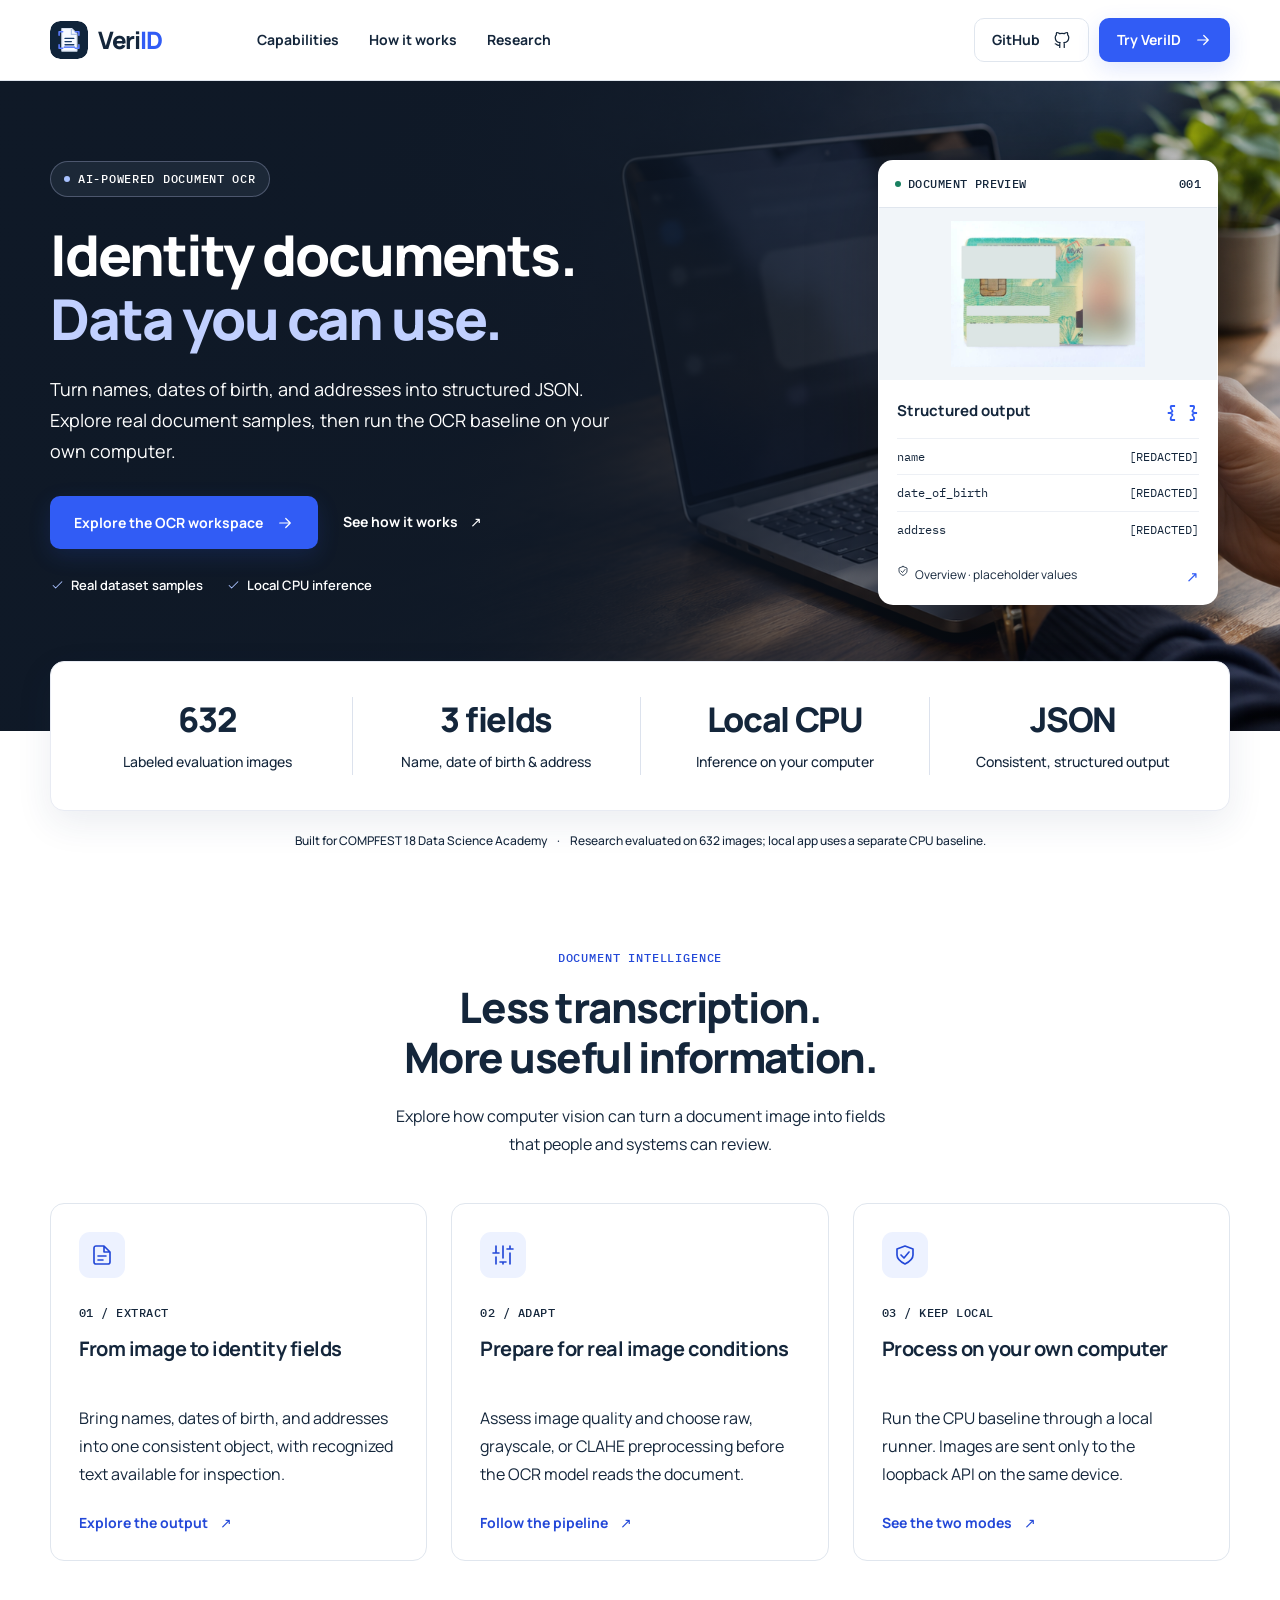
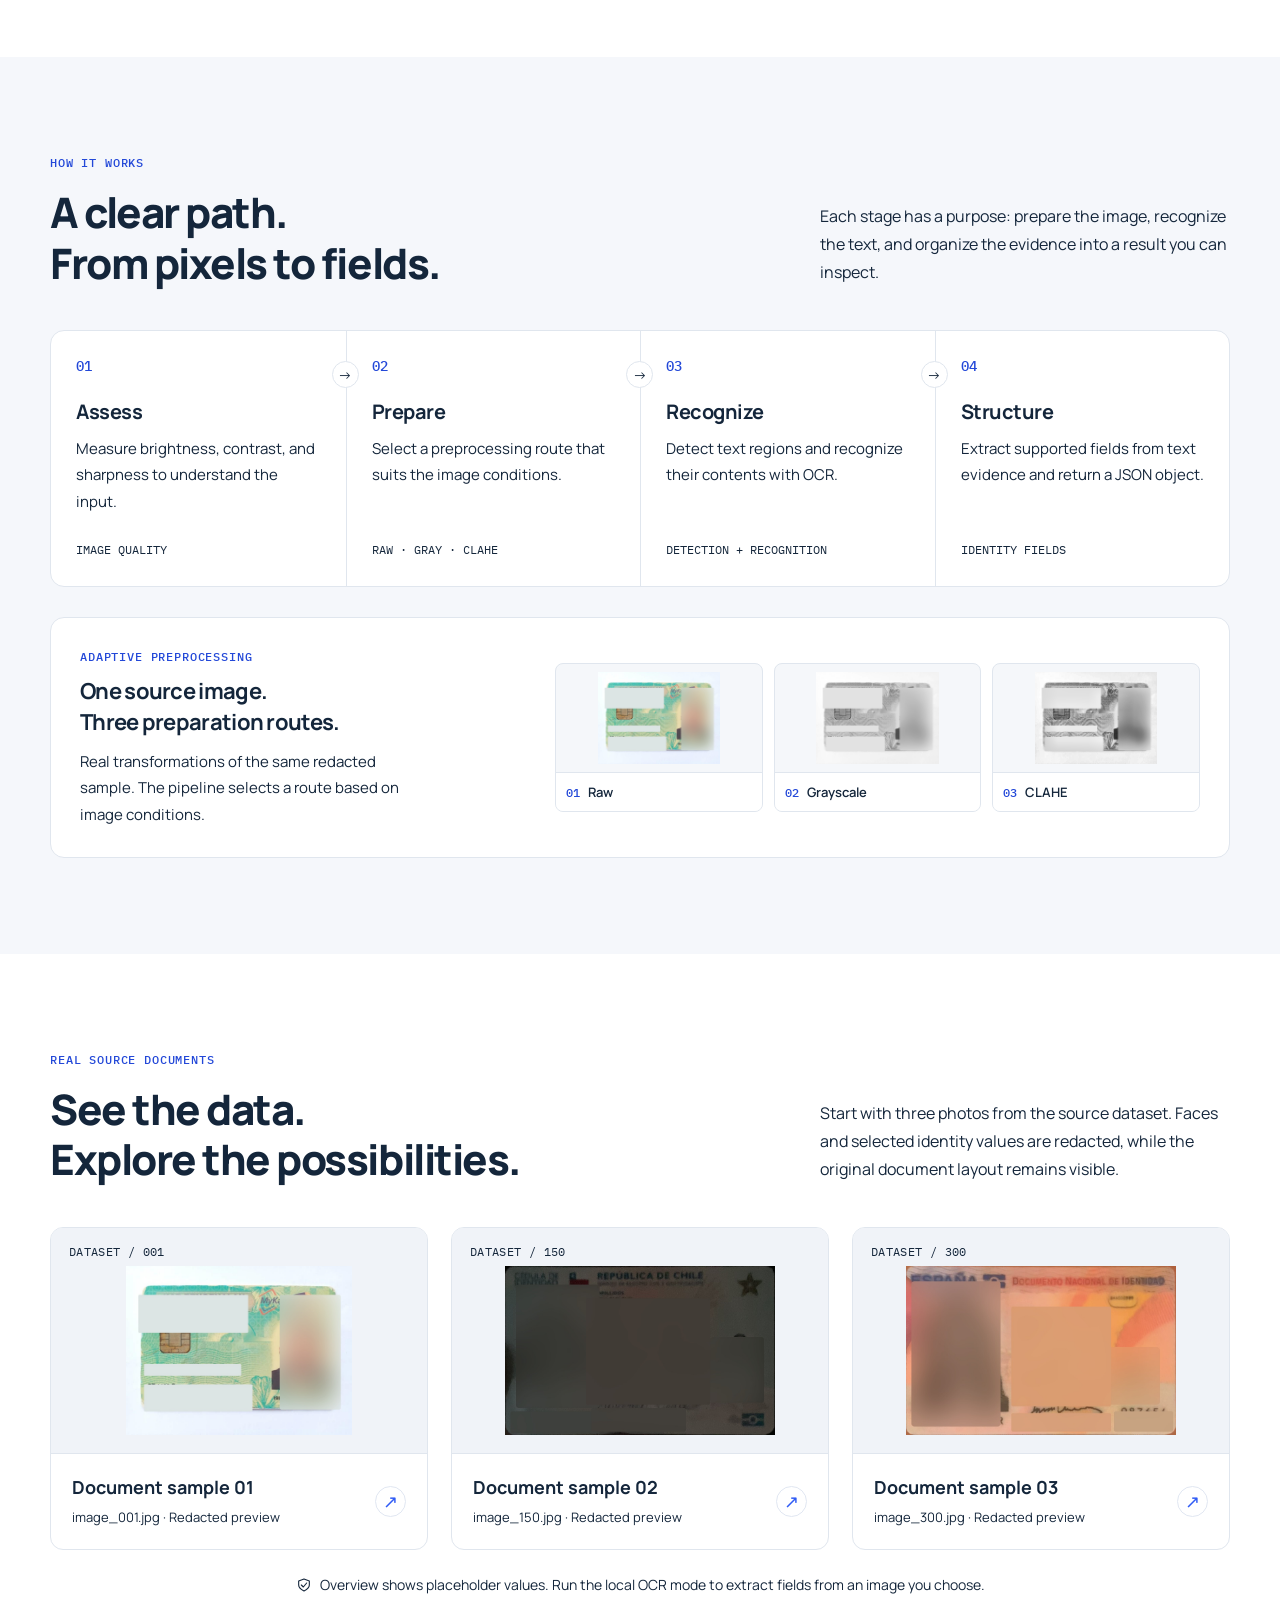
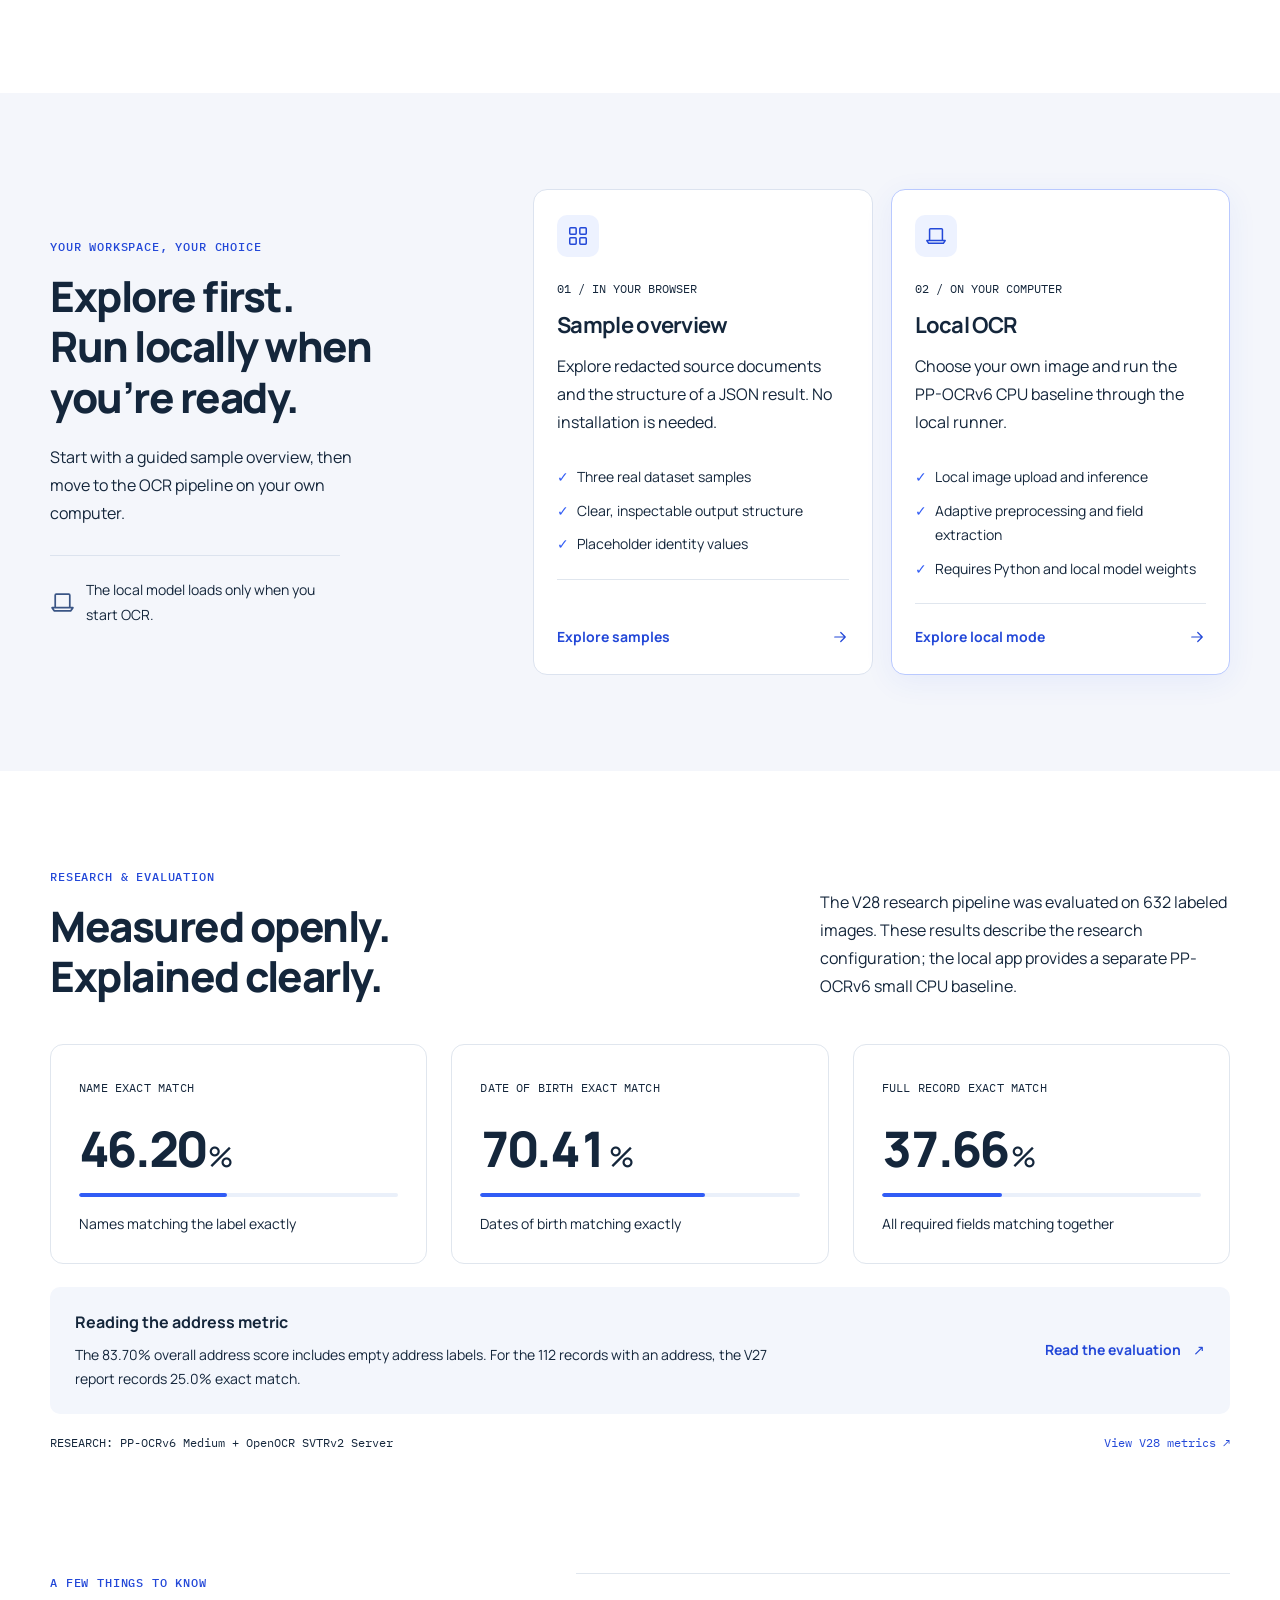
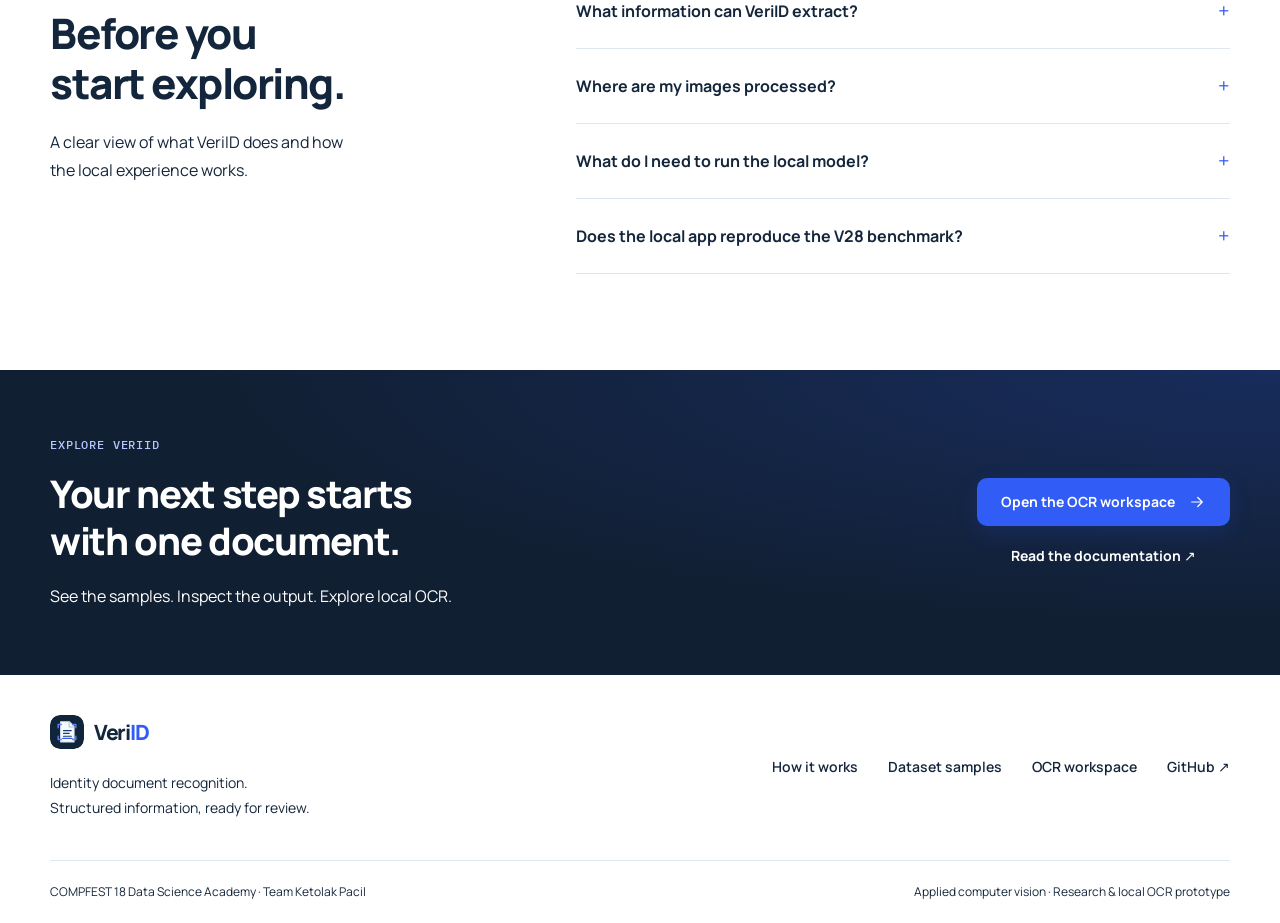
==== commit 8f382308: "Improve typography hierarchy and remove gray text" ====
--- a/index.html
+++ b/index.html
@@ -10,6 +10,7 @@
     <link rel="preconnect" href="https://fonts.googleapis.com" />
     <link rel="preconnect" href="https://fonts.gstatic.com" crossorigin />
     <link href="https://fonts.googleapis.com/css2?family=IBM+Plex+Mono:wght@400;500;600&family=Manrope:wght@400;500;600;700;800&display=swap" rel="stylesheet" />
+    <link rel="stylesheet" href="tokens.css" />
     <link rel="stylesheet" href="landing.css" />
     <script src="landing.js" defer></script>
   </head>
--- a/tokens.css
+++ b/tokens.css
@@ -0,0 +1,17 @@
+/* Shared reading scale and text colors for the product site and OCR workspace. */
+:root {
+  font-size: 100%;
+  --color-ink: #14263B;
+  --color-text: var(--color-ink);
+  --color-muted: var(--color-ink);
+  --color-action: #315CF5;
+  --color-action-hover: #2348D8;
+  --text-meta: .75rem;
+  --text-caption: .8125rem;
+  --text-small: .875rem;
+  --text-body: 1rem;
+  --text-lead: 1.125rem;
+  --text-card: 1.25rem;
+  --font-sans: 'Manrope', 'Segoe UI', sans-serif;
+  --font-mono: 'IBM Plex Mono', Consolas, monospace;
+}
--- a/landing.css
+++ b/landing.css
@@ -1,8 +1,8 @@
 /* VeriID product website. Photography supports the real dataset previews. */
-:root { color-scheme: light; --ink:#14263b; --body:#526173; --muted:#657387; --blue:#315cf5; --blue-dark:#2348d8; --line:#e0e6ee; --paper:#f5f7fb; --night:#101d2c; font-family:'Manrope','Segoe UI',sans-serif; font-synthesis:none; text-rendering:optimizeLegibility; }
+:root { color-scheme: light; --ink:var(--color-ink); --body:var(--color-text); --muted:var(--color-muted); --blue:var(--color-action); --blue-dark:var(--color-action-hover); --line:#e0e6ee; --paper:#f5f7fb; --night:#101d2c; font-family:var(--font-sans); font-synthesis:none; text-rendering:optimizeLegibility; }
 * { box-sizing:border-box; }
 html { scroll-behavior:smooth; scroll-padding-top:106px; }
-body { margin:0; color:var(--ink); background:#fff; -webkit-font-smoothing:antialiased; }
+body { margin:0; color:var(--ink); background:#fff; -webkit-font-smoothing:antialiased; font-size:var(--text-body); line-height:1.65; overflow-wrap:break-word; }
 a { color:inherit; text-decoration:none; }
 button,summary { -webkit-tap-highlight-color:transparent; }
 img { display:block; max-width:100%; }
@@ -15,25 +15,25 @@
 .skip-link { position:fixed; top:8px; left:16px; z-index:100; padding:12px 18px; color:#fff; background:var(--ink); transform:translateY(-160%); }
 .skip-link:focus { transform:none; }
 .site-nav { position:sticky; top:0; z-index:40; border-bottom:1px solid var(--line); background:rgba(255,255,255,.97); backdrop-filter:blur(18px); }
-.nav-inner { height:80px; display:flex; align-items:center; gap:32px; }
+.nav-inner { min-height:80px; height:auto; padding-block:14px; display:flex; align-items:center; flex-wrap:wrap; gap:12px 32px; }
 .brand { display:inline-flex; align-items:center; flex-shrink:0; gap:10px; }
 .brand img { border-radius:10px; }
-.brand>span { font-size:24px; font-weight:800; letter-spacing:-1.3px; }
+.brand>span { font-size:1.5rem; font-weight:800; letter-spacing:-1.3px; }
 .brand>span>span { color:var(--blue); }
-.desktop-nav { display:flex; align-items:center; gap:30px; margin-left:64px; }
-.desktop-nav a { color:#36475c; font-size:13px; font-weight:700; }
+.desktop-nav { display:flex; flex-wrap:wrap; align-items:center; gap:30px; margin-left:64px; min-width:0; }
+.desktop-nav a { color:var(--ink); font-size:var(--text-small); font-weight:700; }
 .desktop-nav a:hover,.site-footer nav a:hover { color:var(--blue); }
 .nav-actions { display:flex; align-items:center; gap:10px; margin-left:auto; }
-.button { display:inline-flex; align-items:center; justify-content:center; gap:13px; min-height:50px; padding:0 23px; border:1px solid transparent; border-radius:10px; font-size:13px; font-weight:800; line-height:1.4; text-align:center; transition:background .2s,box-shadow .2s,transform .2s; }
+.button { display:inline-flex; align-items:center; justify-content:center; gap:13px; min-height:48px; padding:10px 23px; border:1px solid transparent; border-radius:10px; font-size:var(--text-small); font-weight:700; line-height:1.4; text-align:center; transition:background .2s,box-shadow .2s,transform .2s; }
 .button .icon { width:18px; height:18px; }
 .button:hover { transform:translateY(-2px); }
 .button-primary { color:#fff; background:var(--blue); box-shadow:0 7px 22px rgba(49,92,245,.15); }
 .button-primary:hover { background:var(--blue-dark); box-shadow:0 9px 28px rgba(49,92,245,.25); }
 .button-outline { border-color:var(--line); background:#fff; }
 .button-outline:hover { background:var(--paper); }
-.nav-actions .button { min-height:43px; padding-inline:17px; font-size:12px; }
+.nav-actions .button { min-height:44px; padding-inline:17px; font-size:var(--text-small); }
 .mobile-menu { display:none; }
-.text-link { display:inline-flex; align-items:center; gap:12px; color:var(--blue-dark); font-size:13px; font-weight:800; line-height:1.6; }
+.text-link { display:inline-flex; align-items:center; gap:12px; color:var(--blue-dark); font-size:var(--text-small); font-weight:700; line-height:1.6; }
 .text-link .icon { width:18px; height:18px; }
 .text-link:hover { color:#183496; }
 .text-link-light { color:#fff; }
@@ -45,161 +45,168 @@
 .hero-shade { background:linear-gradient(90deg,rgba(15,25,39,.98) 0%,rgba(15,25,39,.94) 35%,rgba(15,25,39,.66) 58%,rgba(15,25,39,.12) 100%); }
 .hero-grid { min-height:650px; padding-block:76px 123px; display:grid; grid-template-columns:1.22fr .78fr; align-items:center; gap:70px; }
 .hero-copy { padding-bottom:8px; }
-.pill { display:inline-flex; align-items:center; gap:8px; margin:0 0 26px; padding:8px 13px; border:1px solid rgba(207,219,255,.27); border-radius:100px; color:#d9e3ff; background:rgba(189,208,255,.08); font:500 10px/1.5 'IBM Plex Mono',monospace; letter-spacing:.9px; }
+.hero-copy,.hero-preview { position:relative; z-index:1; min-width:0; }
+.hero h1,.section-heading h2,.workspace-intro h2,.final-cta h2 { overflow-wrap:anywhere; }
+.button { max-width:100%; white-space:normal; overflow-wrap:anywhere; }
+.proof-strip>div,.sample-card-copy>div { min-width:0; }
+.proof-strip strong { max-width:100%; overflow-wrap:anywhere; }
+.preview-output dl>div { flex-wrap:wrap; }
+.preprocess-images figcaption { overflow-wrap:anywhere; }
+.pill { display:inline-flex; align-items:center; gap:8px; margin:0 0 26px; padding:8px 13px; border:1px solid rgba(207,219,255,.27); border-radius:100px; color:#FFFFFF; background:rgba(189,208,255,.08); font:500 var(--text-meta)/1.5 var(--font-mono); letter-spacing:.06em; font-size:var(--text-meta); font-weight:500; }
 .pill>span { width:6px; height:6px; border-radius:50%; background:#a9c2ff; }
-.hero h1 { margin:0; font-size:clamp(45px,4.4vw,62px); font-weight:800; line-height:1.13; letter-spacing:-2.7px; }
+.hero h1 { margin:0; font-size:clamp(2.8125rem,4.4vw,3.875rem); font-weight:800; line-height:1.13; letter-spacing:-.035em; }
 .hero h1>span { color:#c1d0ff; }
-.hero-description { max-width:560px; margin:24px 0 30px; color:#d1d9e6; font-size:16px; line-height:1.8; }
+.hero-description { max-width:570px; margin:24px 0 30px; color:#FFFFFF; font-size:var(--text-lead); line-height:1.7; }
 .hero-actions { display:flex; align-items:center; flex-wrap:wrap; gap:25px; }
-.hero-actions .button { min-height:53px; }
-.hero-assurances { display:flex; align-items:center; flex-wrap:wrap; gap:23px; margin-top:26px; color:#bfcbdc; font-size:11px; font-weight:600; }
+.hero-actions .button { min-height:53px; font-size:var(--text-small); }
+.hero-assurances { display:flex; align-items:center; flex-wrap:wrap; gap:23px; margin-top:26px; color:#FFFFFF; font-size:var(--text-caption); font-weight:600; line-height:1.6; }
 .hero-assurances>span { display:inline-flex; align-items:center; gap:6px; }
 .hero-assurances .icon { width:15px; height:15px; color:#a9c2ff; }
-.hero-preview { display:block; width:min(100%,340px); justify-self:end; margin:0 12px 0 0; border:1px solid rgba(255,255,255,.85); border-radius:15px; color:var(--ink); background:#fff; box-shadow:0 26px 70px rgba(0,0,0,.28); transform:rotate(1deg); transition:transform .25s,box-shadow .25s; }
-.hero-preview:hover { transform:rotate(0) translateY(-4px); box-shadow:0 30px 80px rgba(0,0,0,.36); }
-.preview-heading { display:flex; align-items:center; gap:7px; padding:14px 16px; border-bottom:1px solid var(--line); font:500 9px 'IBM Plex Mono',monospace; letter-spacing:.55px; }
+.hero-preview { display:block; width:min(100%,340px); justify-self:end; margin:0 12px 0 0; border:1px solid rgba(255,255,255,.85); border-radius:15px; color:var(--ink); background:#fff; box-shadow:0 26px 70px rgba(0,0,0,.28); transform:none; transition:transform .25s,box-shadow .25s; }
+.hero-preview:hover { transform:translateY(-4px); box-shadow:0 30px 80px rgba(0,0,0,.36); }
+.preview-heading { display:flex; align-items:center; gap:7px; padding:14px 16px; border-bottom:1px solid var(--line); font:500 var(--text-meta) var(--font-mono); letter-spacing:.035em; font-size:var(--text-meta); line-height:1.5; }
 .preview-heading>b { font-weight:500; }
 .preview-heading>span:last-child { margin-left:auto; color:var(--muted); }
 .preview-dot { width:6px; height:6px; border-radius:50%; background:#198060; }
 .preview-image { height:172px; padding:13px 18px; background:#f1f5f9; }
 .preview-image img { width:100%; height:100%; object-fit:contain; }
 .preview-output { padding:16px 18px 6px; }
-.preview-output-heading { display:flex; align-items:center; justify-content:space-between; font-size:12px; }
-.preview-output-heading>span { color:var(--blue); font:600 18px 'IBM Plex Mono',monospace; }
-.preview-output dl { margin:12px 0; font:400 10px 'IBM Plex Mono',monospace; }
+.preview-output-heading { display:flex; align-items:center; justify-content:space-between; font-size:0.9375rem; line-height:1.5; }
+.preview-output-heading>span { color:var(--blue); font:600 var(--text-lead) var(--font-mono); }
+.preview-output dl { margin:12px 0; font:400 var(--text-meta) var(--font-mono); font-size:var(--text-meta); line-height:1.6; }
 .preview-output dl>div { display:flex; align-items:center; justify-content:space-between; gap:8px; padding:8px 0; border-top:1px solid #edf0f5; }
-.preview-output dt { color:#44556a; }
-.preview-output dd { margin:0; color:#526578; font-size:9px; }
-.preview-caption { display:flex; align-items:center; gap:6px; padding:0 18px 15px; color:#657487; font-size:9px; }
+.preview-output dt { color:var(--ink); }
+.preview-output dd { margin:0; color:var(--ink); font-size:var(--text-meta); }
+.preview-caption { display:flex; align-items:flex-start; gap:6px; padding:0 18px 15px; color:var(--muted); font-size:var(--text-meta); line-height:1.6; }
 .preview-caption .icon { width:12px; height:12px; }
-.preview-caption>span { margin-left:auto; color:var(--blue); font-size:15px; }
+.preview-caption>span { margin-left:auto; color:var(--blue); font-size:0.9375rem; }
 .proof-wrap { position:relative; z-index:2; margin-top:-70px; }
 .proof-strip { min-height:150px; display:grid; grid-template-columns:repeat(4,minmax(0,1fr)); align-items:center; padding:28px 12px; border:1px solid #e8ebf3; border-radius:14px; background:#fff; box-shadow:0 12px 36px rgba(38,54,104,.09); }
 .proof-strip>div { display:flex; flex-direction:column; align-items:center; justify-content:center; gap:11px; min-height:72px; padding:2px 16px; text-align:center; }
 .proof-strip>div+div { border-left:1px solid #dce2ed; }
-.proof-strip strong { color:#14263b; font-size:34px; font-weight:800; letter-spacing:-1.3px; line-height:1.2; }
-.proof-strip>div>span { color:#526173; font-size:11px; font-weight:500; line-height:1.5; }
-.proof-caption { margin:19px 0 0; color:#637287; font-size:11px; text-align:center; line-height:1.75; }
+.proof-strip strong { color:#14263b; font-size:2.125rem; font-weight:800; letter-spacing:-1.3px; line-height:1.2; }
+.proof-strip>div>span { color:var(--body); font-size:var(--text-small); font-weight:500; line-height:1.6; }
+.proof-caption { margin:19px 0 0; color:var(--muted); font-size:var(--text-meta); text-align:center; line-height:1.8; font-weight:500; }
 .proof-caption>span { margin-inline:8px; }
 
 .section { padding-block:96px; }
-.eyebrow { margin:0 0 15px; color:var(--blue-dark); font:500 10px/1.6 'IBM Plex Mono',monospace; letter-spacing:1.2px; }
+.eyebrow { margin:0 0 15px; color:var(--blue-dark); font:500 var(--text-meta)/1.6 var(--font-mono); letter-spacing:.07em; font-size:var(--text-meta); font-weight:500; line-height:1.6; }
 .section-heading { margin-bottom:42px; }
-.section-heading h2,.workspace-intro h2 { margin:0; color:var(--ink); font-size:40px; font-weight:800; line-height:1.2; letter-spacing:-1.6px; }
-.section-heading p:not(.eyebrow),.workspace-intro>p:not(.eyebrow) { color:var(--body); font-size:14px; line-height:1.85; }
+.section-heading h2,.workspace-intro h2 { margin:0; color:var(--ink); font-size:2.625rem; font-weight:800; line-height:1.2; letter-spacing:-.035em; }
+.section-heading p:not(.eyebrow),.workspace-intro>p:not(.eyebrow) { color:var(--body); font-size:var(--text-body); line-height:1.75; }
 .centered { max-width:680px; margin:0 auto 45px; text-align:center; }
 .centered>p:not(.eyebrow) { max-width:520px; margin:19px auto 0; }
 .split { display:flex; align-items:flex-end; justify-content:space-between; gap:60px; }
-.split>p { max-width:410px; margin:0 0 2px; }
+.split>p { max-width:410px; margin:0 0 2px; font-size:var(--text-body); }
 .feature-grid { display:grid; grid-template-columns:repeat(3,minmax(0,1fr)); gap:24px; }
-.feature-card { position:relative; min-width:0; padding:28px 28px 26px; border:1px solid var(--line); border-radius:14px; background:#fff; }
+.feature-card { position:relative; min-width:0; padding:28px 28px 26px; border:1px solid var(--line); border-radius:14px; background:#fff; display:flex; flex-direction:column; }
 .feature-icon { display:grid; place-items:center; width:46px; height:46px; margin-bottom:25px; border-radius:11px; color:var(--blue-dark); background:#edf2ff; }
 .feature-icon .icon { width:24px; height:24px; }
-.feature-number { display:block; color:#5e6e84; font:500 9px 'IBM Plex Mono',monospace; letter-spacing:.8px; }
-.feature-card h3 { min-height:54px; margin:12px 0 12px; font-size:19px; font-weight:800; line-height:1.45; letter-spacing:-.5px; }
-.feature-card p { margin:0 0 24px; color:var(--body); font-size:13px; line-height:1.85; }
-.feature-card .text-link { font-size:12px; }
+.feature-number { display:block; color:var(--muted); font:500 var(--text-meta) var(--font-mono); letter-spacing:.04em; font-size:var(--text-meta); line-height:1.6; }
+.feature-card h3 { min-height:58px; margin:12px 0 12px; font-size:var(--text-card); font-weight:700; line-height:1.45; letter-spacing:-.5px; }
+.feature-card p { margin:0 0 24px; color:var(--body); font-size:var(--text-body); line-height:1.75; }
+.feature-card .text-link { font-size:var(--text-small); margin-top:auto; }
 .method-section { background:var(--paper); }
 .pipeline { display:grid; grid-template-columns:repeat(4,minmax(0,1fr)); margin:0; padding:0; border:1px solid var(--line); border-radius:14px; list-style:none; background:#fff; }
 .pipeline li { position:relative; display:flex; flex-direction:column; min-width:0; padding:26px 25px; }
 .pipeline li+li { border-left:1px solid var(--line); }
-.pipeline li:not(:last-child)::after { position:absolute; top:30px; right:-13px; z-index:1; display:grid; place-items:center; width:25px; height:25px; border:1px solid var(--line); border-radius:50%; color:#7d8b9e; background:#fff; content:'→'; font-size:14px; }
-.step-number { color:var(--blue-dark); font:500 14px 'IBM Plex Mono',monospace; }
-.pipeline h3 { margin:23px 0 10px; font-size:18px; letter-spacing:-.5px; }
-.pipeline p { margin:0 0 25px; color:var(--body); font-size:12px; line-height:1.8; }
-.step-tag { margin-top:auto; color:#60718a; font:400 8px/1.6 'IBM Plex Mono',monospace; letter-spacing:.35px; }
+.pipeline li:not(:last-child)::after { position:absolute; top:30px; right:-13px; z-index:1; display:grid; place-items:center; width:25px; height:25px; border:1px solid var(--line); border-radius:50%; color:var(--muted); background:#fff; content:'→'; font-size:var(--text-small); }
+.step-number { color:var(--blue-dark); font:500 var(--text-small) var(--font-mono); }
+.pipeline h3 { margin:23px 0 10px; font-size:var(--text-card); letter-spacing:-.5px; font-weight:700; line-height:1.4; }
+.pipeline p { margin:0 0 25px; color:var(--body); font-size:0.9375rem; line-height:1.75; }
+.step-tag { margin-top:auto; color:var(--muted); font:400 var(--text-meta)/1.6 var(--font-mono); letter-spacing:0; font-size:var(--text-meta); line-height:1.7; overflow-wrap:anywhere; }
 .preprocessing { display:grid; grid-template-columns:.8fr 1.2fr; align-items:center; gap:45px; margin-top:30px; padding:29px; border:1px solid var(--line); border-radius:14px; background:#fff; }
-.preprocessing .eyebrow { font-size:9px; margin-bottom:10px; }
-.preprocessing h3 { margin:0; font-size:21px; letter-spacing:-.7px; line-height:1.4; }
-.preprocessing p:not(.eyebrow) { max-width:330px; margin:11px 0 0; color:var(--body); font-size:12px; line-height:1.8; }
+.preprocessing .eyebrow { font-size:var(--text-meta); margin-bottom:10px; }
+.preprocessing h3 { margin:0; font-size:1.375rem; letter-spacing:-.7px; line-height:1.4; font-weight:700; }
+.preprocessing p:not(.eyebrow) { max-width:330px; margin:11px 0 0; color:var(--body); font-size:0.9375rem; line-height:1.75; }
 .preprocess-images { display:grid; grid-template-columns:repeat(3,minmax(0,1fr)); gap:11px; }
 .preprocess-images figure { overflow:hidden; margin:0; border:1px solid var(--line); border-radius:8px; background:#f5f7fa; }
 .preprocess-images img { width:100%; height:108px; padding:8px; object-fit:contain; }
-.preprocess-images figcaption { display:flex; align-items:center; gap:8px; padding:9px 10px; border-top:1px solid var(--line); color:#344961; background:#fff; font-size:10px; font-weight:600; }
-.preprocess-images figcaption b { color:var(--blue-dark); font:500 8px 'IBM Plex Mono',monospace; }
+.preprocess-images figcaption { display:flex; align-items:center; gap:8px; padding:9px 10px; border-top:1px solid var(--line); color:var(--ink); background:#fff; font-size:var(--text-caption); font-weight:600; line-height:1.6; flex-wrap:wrap; }
+.preprocess-images figcaption b { color:var(--blue-dark); font:500 var(--text-meta) var(--font-mono); font-size:var(--text-meta); }
 .sample-grid { display:grid; grid-template-columns:repeat(3,minmax(0,1fr)); gap:23px; }
 .sample-card { overflow:hidden; border:1px solid var(--line); border-radius:13px; background:#fff; transition:transform .2s,box-shadow .2s; }
 .sample-card:hover { transform:translateY(-5px); box-shadow:0 14px 34px rgba(19,42,72,.1); }
 .sample-image { position:relative; height:225px; padding:38px 22px 18px; background:#f0f3f8; }
-.sample-image>span { position:absolute; top:16px; left:18px; color:#5e7087; font:400 9px 'IBM Plex Mono',monospace; letter-spacing:.5px; }
+.sample-image>span { position:absolute; top:16px; left:18px; color:var(--muted); font:400 var(--text-meta) var(--font-mono); letter-spacing:.03em; font-size:var(--text-meta); }
 .sample-image img { width:100%; height:100%; object-fit:contain; }
 .sample-card-copy { display:flex; align-items:center; justify-content:space-between; gap:10px; padding:21px; border-top:1px solid var(--line); }
-.sample-card h3 { margin:0; font-size:14px; font-weight:800; }
-.sample-card p { margin:7px 0 0; color:var(--muted); font-size:10px; }
-.sample-arrow { display:grid; place-items:center; width:31px; height:31px; border:1px solid #e1e7f2; border-radius:50%; color:var(--blue); font-size:18px; }
-.section-note { display:flex; align-items:center; justify-content:center; gap:8px; margin:23px 0 0; color:#5b6d83; font-size:11px; line-height:1.7; text-align:center; }
+.sample-card h3 { margin:0; font-size:var(--text-lead); font-weight:700; line-height:1.4; }
+.sample-card p { margin:7px 0 0; color:var(--muted); font-size:var(--text-caption); line-height:1.6; }
+.sample-arrow { display:grid; place-items:center; width:31px; height:31px; border:1px solid #e1e7f2; border-radius:50%; color:var(--blue); font-size:var(--text-lead); }
+.section-note { display:flex; align-items:center; justify-content:center; gap:8px; margin:23px 0 0; color:var(--muted); font-size:var(--text-small); line-height:1.75; text-align:center; }
 .section-note .icon { width:16px; height:16px; }
 .workspace-section { background:#f4f6fb; }
 .workspace-grid { display:grid; grid-template-columns:.75fr 1.25fr; gap:65px; align-items:center; }
 .workspace-intro>p:not(.eyebrow) { max-width:330px; margin:21px 0 0; }
-.workspace-note { display:flex; align-items:center; gap:11px; max-width:290px; margin-top:28px; padding-top:22px; border-top:1px solid #dce3ee; color:#5b6e87; font-size:11px; line-height:1.6; }
+.workspace-note { display:flex; align-items:center; gap:11px; max-width:290px; margin-top:28px; padding-top:22px; border-top:1px solid #dce3ee; color:var(--muted); font-size:var(--text-small); line-height:1.75; }
 .workspace-note .icon { width:25px; height:25px; color:#3a5585; }
 .mode-cards { display:grid; grid-template-columns:repeat(2,minmax(0,1fr)); gap:18px; }
 .mode-card { display:flex; flex-direction:column; min-width:0; padding:25px 23px; border:1px solid #dce3ef; border-radius:14px; background:#fff; }
 .mode-card-emphasis { border-color:#b9c9ff; box-shadow:0 7px 30px rgba(49,92,245,.07); }
 .mode-card-top { display:flex; flex-direction:column; gap:22px; }
 .mode-icon { display:grid; place-items:center; width:42px; height:42px; border-radius:10px; color:var(--blue-dark); background:#edf2ff; }
-.mode-label { color:#5b6f8c; font:400 8px 'IBM Plex Mono',monospace; letter-spacing:.3px; }
-.mode-card h3 { margin:12px 0 11px; font-size:21px; letter-spacing:-.7px; }
-.mode-card p { margin:0; color:var(--body); font-size:12px; line-height:1.8; }
+.mode-label { color:var(--muted); font:400 var(--text-meta) var(--font-mono); letter-spacing:0; font-size:var(--text-meta); line-height:1.6; }
+.mode-card h3 { margin:12px 0 11px; font-size:1.375rem; letter-spacing:-.7px; font-weight:700; line-height:1.4; }
+.mode-card p { margin:0; color:var(--body); font-size:var(--text-body); line-height:1.75; }
 .mode-card ul { padding:20px 0 22px; margin:0 0 22px; list-style:none; border-bottom:1px solid var(--line); }
-.mode-card li { display:flex; align-items:flex-start; gap:8px; margin:9px 0 0; color:#52647c; font-size:10px; line-height:1.8; }
+.mode-card li { display:flex; align-items:flex-start; gap:8px; margin:9px 0 0; color:var(--ink); font-size:var(--text-small); line-height:1.75; }
 .mode-card li::before { flex-shrink:0; color:var(--blue); content:'✓'; }
-.mode-card .text-link { margin-top:auto; justify-content:space-between; font-size:12px; }
+.mode-card .text-link { margin-top:auto; justify-content:space-between; font-size:var(--text-small); }
 .benchmark-grid { display:grid; grid-template-columns:repeat(3,minmax(0,1fr)); gap:24px; }
-.benchmark-grid article { padding:28px; border:1px solid var(--line); border-radius:13px; background:#fff; }
-.benchmark-grid article>span { color:#536780; font:400 9px/1.6 'IBM Plex Mono',monospace; letter-spacing:.4px; }
-.benchmark-grid strong { display:block; margin:25px 0 20px; color:#18304f; font-size:49px; font-weight:800; line-height:1; letter-spacing:-2px; font-variant-numeric:tabular-nums; }
-.benchmark-grid strong small { margin-left:3px; color:#77879c; font-size:23px; font-weight:500; }
+.benchmark-grid article { min-width:0; padding:28px; border:1px solid var(--line); border-radius:13px; background:#fff; }
+.benchmark-grid article>span { color:var(--muted); font:400 var(--text-meta)/1.6 var(--font-mono); letter-spacing:.015em; font-size:var(--text-meta); line-height:1.6; }
+.benchmark-grid strong { display:block; margin:25px 0 20px; color:var(--ink); font-size:3.0625rem; font-weight:800; line-height:1; letter-spacing:-2px; font-variant-numeric:tabular-nums; overflow-wrap:anywhere; }
+.benchmark-grid strong small { margin-left:3px; color:var(--body); font-size:1.75rem; font-weight:500; }
 .metric-track { height:4px; overflow:hidden; border-radius:4px; background:#eaf0fa; }
 .metric-track i { display:block; width:var(--score); height:100%; border-radius:4px; background:var(--blue); }
-.benchmark-grid article>p { margin:16px 0 0; color:var(--body); font-size:11px; }
+.benchmark-grid article>p { margin:16px 0 0; color:var(--body); font-size:var(--text-small); line-height:1.6; }
 .benchmark-context { display:flex; align-items:center; justify-content:space-between; gap:40px; margin-top:23px; padding:22px 25px; border-radius:10px; background:#f3f6fc; }
-.benchmark-context b { font-size:12px; }
-.benchmark-context p { max-width:720px; margin:7px 0 0; color:var(--body); font-size:11px; line-height:1.8; }
-.benchmark-context .text-link { flex-shrink:0; font-size:11px; }
-.research-footnote { display:flex; justify-content:space-between; gap:20px; margin-top:18px; color:#64758b; font:400 9px/1.7 'IBM Plex Mono',monospace; }
+.benchmark-context b { font-size:var(--text-body); line-height:1.5; }
+.benchmark-context p { max-width:720px; margin:7px 0 0; color:var(--body); font-size:var(--text-small); line-height:1.75; }
+.benchmark-context .text-link { flex-shrink:0; font-size:var(--text-small); }
+.research-footnote { display:flex; justify-content:space-between; gap:20px; margin-top:18px; color:var(--muted); font:400 var(--text-meta)/1.7 var(--font-mono); font-size:var(--text-meta); line-height:1.8; flex-wrap:wrap; }
 .research-footnote a { color:var(--blue-dark); }
 .faq-section { padding-top:24px; }
 .faq-grid { display:grid; grid-template-columns:.8fr 1.2fr; gap:90px; align-items:start; }
-.faq-grid .section-heading>p:not(.eyebrow) { max-width:310px; margin-top:20px; font-size:13px; }
+.faq-grid .section-heading>p:not(.eyebrow) { max-width:310px; margin-top:20px; font-size:var(--text-body); line-height:1.75; }
 .faq-list { border-top:1px solid var(--line); }
 .faq-list details { padding:21px 0; border-bottom:1px solid var(--line); }
-.faq-list summary { display:flex; align-items:center; justify-content:space-between; gap:20px; color:var(--ink); font-size:14px; font-weight:700; line-height:1.7; cursor:pointer; list-style:none; }
+.faq-list summary { display:flex; align-items:center; justify-content:space-between; gap:20px; color:var(--ink); font-size:var(--text-body); font-weight:700; line-height:1.6; cursor:pointer; list-style:none; }
 .faq-list summary::-webkit-details-marker { display:none; }
-.faq-list summary>span { font-size:20px; font-weight:400; color:var(--blue); }
+.faq-list summary>span { font-size:var(--text-card); font-weight:400; color:var(--blue); }
 .faq-list details[open] summary>span { transform:rotate(45deg); }
-.faq-list details>p { margin:15px 30px 0 0; color:var(--body); font-size:13px; line-height:1.85; }
-.faq-list details>.text-link { margin-top:12px; font-size:12px; }
+.faq-list details>p { margin:15px 30px 0 0; color:var(--body); font-size:var(--text-body); line-height:1.75; }
+.faq-list details>.text-link { margin-top:12px; font-size:var(--text-small); }
 .final-cta { padding-block:65px; color:#fff; background:radial-gradient(ellipse at 100% 0,rgba(49,92,245,.22),transparent 60%),#111f32; }
 .final-inner { display:flex; align-items:center; justify-content:space-between; gap:50px; }
 .final-cta .eyebrow { color:#b6c8ff; }
-.final-cta h2 { margin:0; font-size:38px; font-weight:800; line-height:1.25; letter-spacing:-1.5px; }
-.final-cta p:not(.eyebrow) { margin:17px 0 0; color:#bfcce1; font-size:13px; line-height:1.8; }
+.final-cta h2 { margin:0; font-size:2.375rem; font-weight:800; line-height:1.25; letter-spacing:-.035em; }
+.final-cta p:not(.eyebrow) { margin:17px 0 0; color:#FFFFFF; font-size:var(--text-body); line-height:1.75; }
 .final-actions { display:flex; flex-direction:column; align-items:center; gap:19px; }
-.final-actions .text-link { color:#d0dcf7; font-size:12px; }
+.final-actions .text-link { color:#FFFFFF; font-size:var(--text-small); }
 .site-footer { background:#fff; }
 .footer-main { display:flex; align-items:center; justify-content:space-between; gap:40px; padding-block:40px; }
-.site-footer .brand>span { font-size:21px; }
+.site-footer .brand>span { font-size:1.3125rem; }
 .site-footer .brand img { width:34px; height:34px; }
-.footer-main p { margin:15px 0 0; color:#607187; font-size:11px; line-height:1.9; }
-.site-footer nav { display:flex; flex-wrap:wrap; gap:30px; color:#4a5f78; font-size:12px; font-weight:600; }
-.footer-bottom { display:flex; justify-content:space-between; gap:20px; padding-block:20px; border-top:1px solid var(--line); color:#67788d; font-size:10px; line-height:1.8; }
+.footer-main p { margin:15px 0 0; color:var(--muted); font-size:var(--text-small); line-height:1.75; }
+.site-footer nav { display:flex; flex-wrap:wrap; gap:30px; color:var(--ink); font-size:var(--text-small); font-weight:600; line-height:1.75; }
+.footer-bottom { display:flex; justify-content:space-between; gap:20px; padding-block:20px; border-top:1px solid var(--line); color:var(--muted); font-size:var(--text-meta); line-height:1.8; }
 
-@media (min-width:1600px) { .shell { width:min(1280px,calc(100% - 100px)); } .hero-grid { min-height:700px; } .hero h1 { font-size:67px; } .hero-preview { margin-right:30px; width:355px; } .preview-image { height:185px; } }
+@media (min-width:1600px) { .shell { width:min(1280px,calc(100% - 100px)); } .hero-grid { min-height:700px; } .hero h1 { font-size:4.1875rem; } .hero-preview { margin-right:30px; width:355px; } .preview-image { height:185px; } }
 @media (max-width:1100px) {
   .desktop-nav { margin-left:25px; gap:23px; }
   .hero-grid { gap:35px; grid-template-columns:1.15fr .85fr; }
-  .hero h1 { font-size:50px; }
-  .hero-description { font-size:15px; }
+  .hero h1 { font-size:3.125rem; }
+  .hero-description { font-size:0.9375rem; }
   .hero-actions { gap:20px; }
   .hero-preview { margin-right:0; width:315px; }
-  .section-heading h2,.workspace-intro h2 { font-size:35px; }
+  .section-heading h2,.workspace-intro h2 { font-size:2.1875rem; }
   .feature-card { padding:25px 22px; }
-  .feature-card h3 { font-size:17px; }
+  .feature-card h3 { font-size:1.0625rem; }
   .workspace-grid { grid-template-columns:.65fr 1.35fr; gap:35px; }
   .pipeline li { padding:25px 20px; }
-  .step-tag { font-size:7px; }
+  .step-tag { font-size:var(--text-meta); }
 }
 @media (max-width:900px) {
   .shell { width:calc(100% - 48px); }
@@ -207,29 +214,32 @@
   .nav-inner { gap:22px; }
   .nav-github { display:none; }
   .nav-actions { margin-left:0; }
-  .hero-grid { min-height:620px; gap:30px; }
-  .hero h1 { font-size:44px; letter-spacing:-2px; }
-  .hero-assurances { gap:15px; font-size:10px; }
-  .hero-preview { width:280px; }
+  .hero-grid { min-height:620px; gap:40px; grid-template-columns:1fr; }
+  .hero h1 { font-size:2.75rem; letter-spacing:-2px; }
+  .hero-assurances { gap:15px; font-size:var(--text-meta); }
+  .hero-preview { width:min(100%,360px); justify-self:center; }
   .preview-image { height:145px; }
   .hero-actions { gap:18px; }
-  .hero-actions .button { padding-inline:18px; font-size:12px; }
-  .hero-actions>.text-link { font-size:11px; }
-  .proof-strip strong { font-size:29px; }
+  .hero-actions .button { padding-inline:18px; font-size:var(--text-meta); }
+  .hero-actions>.text-link { font-size:var(--text-meta); }
+  .proof-strip strong { font-size:1.8125rem; }
+  .proof-strip { grid-template-columns:repeat(2,minmax(0,1fr)); }
+  .proof-strip>div:nth-child(3) { border-left:0; }
+  .proof-strip>div:nth-child(n+3) { border-top:1px solid #dce2ed; }
   .proof-strip>div { padding-inline:10px; }
-  .proof-strip>div>span { font-size:10px; }
+  .proof-strip>div>span { font-size:var(--text-meta); }
   .section { padding-block:75px; }
   .feature-grid { gap:15px; }
   .feature-card { padding:22px 18px; }
-  .feature-card h3 { min-height:76px; font-size:17px; }
-  .feature-card p { font-size:12px; }
+  .feature-card h3 { min-height:76px; font-size:1.0625rem; }
+  .feature-card p { font-size:var(--text-meta); }
   .split { gap:35px; }
-  .split>p { max-width:340px; font-size:13px; }
+  .split>p { max-width:340px; font-size:var(--text-caption); }
   .pipeline { grid-template-columns:repeat(2,minmax(0,1fr)); }
   .pipeline li:nth-child(3) { border-left:0; }
   .pipeline li:nth-child(n+3) { border-top:1px solid var(--line); }
   .pipeline li:nth-child(2)::after { display:none; }
-  .step-tag { font-size:9px; }
+  .step-tag { font-size:var(--text-meta); }
   .preprocessing { gap:25px; padding:24px; grid-template-columns:1fr; }
   .preprocessing>div:first-child { display:grid; grid-template-columns:1fr 1fr; gap:0 30px; align-items:center; }
   .preprocessing .eyebrow { grid-column:1/-1; }
@@ -238,8 +248,8 @@
   .sample-grid { gap:15px; }
   .sample-image { height:195px; padding-inline:14px; }
   .sample-card-copy { padding:16px; }
-  .sample-card h3 { font-size:12px; }
-  .sample-card p { font-size:9px; }
+  .sample-card h3 { font-size:var(--text-meta); }
+  .sample-card p { font-size:var(--text-meta); }
   .sample-arrow { width:25px; height:25px; flex-shrink:0; }
   .workspace-grid { grid-template-columns:1fr; gap:35px; }
   .workspace-intro h2 br:last-child { display:none; }
@@ -248,7 +258,7 @@
   .mode-card-top { flex-direction:row; align-items:center; gap:15px; }
   .benchmark-grid { gap:15px; }
   .benchmark-grid article { padding:23px 20px; }
-  .benchmark-grid strong { font-size:43px; }
+  .benchmark-grid strong { font-size:2.6875rem; }
   .benchmark-context { gap:25px; }
   .faq-section { padding-top:5px; }
   .faq-grid { gap:40px; }
@@ -257,30 +267,30 @@
 @media (max-width:680px) {
   .shell { width:calc(100% - 36px); }
   html { scroll-padding-top:87px; }
-  .nav-inner { height:69px; gap:15px; }
-  .brand>span { font-size:22px; }
+  .nav-inner { min-height:69px; height:auto; padding-block:10px; gap:10px; }
+  .brand>span { font-size:1.375rem; }
   .brand img { width:33px; height:33px; }
   .desktop-nav { display:none; }
   .nav-actions { margin-left:auto; }
-  .nav-actions .button { min-height:39px; padding-inline:12px; font-size:11px; gap:8px; }
+  .nav-actions .button { min-height:39px; padding-inline:12px; font-size:var(--text-meta); gap:8px; }
   .nav-actions .icon { width:14px; height:14px; }
   .mobile-menu { display:block; }
   .mobile-menu summary { display:flex; flex-direction:column; justify-content:center; gap:4px; width:30px; height:38px; cursor:pointer; list-style:none; }
   .mobile-menu summary::-webkit-details-marker { display:none; }
   .mobile-menu summary>span { width:20px; height:1.5px; border-radius:2px; background:var(--ink); }
-  .mobile-menu nav { position:absolute; top:69px; left:0; right:0; padding:15px 22px 22px; display:flex; flex-direction:column; border-bottom:1px solid var(--line); background:#fff; box-shadow:0 16px 28px rgba(17,38,65,.08); }
-  .mobile-menu nav a { padding:12px 0; font-size:13px; font-weight:600; }
+  .mobile-menu nav { position:absolute; top:100%; left:0; right:0; padding:15px 22px 22px; display:flex; flex-direction:column; border-bottom:1px solid var(--line); background:#fff; box-shadow:0 16px 28px rgba(17,38,65,.08); }
+  .mobile-menu nav a { padding:12px 0; font-size:var(--text-caption); font-weight:600; }
   .hero-grid { grid-template-columns:1fr; gap:48px; padding:52px 0 113px; }
   .hero-photo { object-position:68% center; opacity:.5; }
   .hero-shade { background:linear-gradient(180deg,rgba(15,25,39,.94),rgba(15,25,39,.6)); }
   .hero-copy { padding:0; }
-  .pill { margin-bottom:23px; font-size:9px; }
-  .hero h1 { font-size:clamp(36px,8.9vw,52px); letter-spacing:-1.8px; line-height:1.16; }
-  .hero-description { max-width:480px; margin:22px 0 27px; font-size:14px; line-height:1.85; }
+  .pill { margin-bottom:23px; font-size:var(--text-meta); }
+  .hero h1 { font-size:clamp(2.25rem,8.9vw,3.25rem); letter-spacing:-1.8px; line-height:1.16; }
+  .hero-description { max-width:480px; margin:22px 0 27px; font-size:var(--text-small); line-height:1.85; }
   .hero-actions { gap:20px; }
-  .hero-actions .button { min-height:50px; font-size:12px; padding-inline:18px; }
-  .hero-actions .text-link { font-size:11px; }
-  .hero-assurances { font-size:10px; margin-top:24px; }
+  .hero-actions .button { min-height:50px; font-size:var(--text-meta); padding-inline:18px; }
+  .hero-actions .text-link { font-size:var(--text-meta); }
+  .hero-assurances { font-size:var(--text-meta); margin-top:24px; }
   .hero-preview { justify-self:center; width:min(100% - 24px,330px); margin:0; }
   .preview-image { height:170px; }
   .proof-wrap { margin-top:-64px; }
@@ -288,70 +298,70 @@
   .proof-strip>div { min-height:104px; gap:8px; padding:16px 8px; }
   .proof-strip>div:nth-child(3) { border-left:0; }
   .proof-strip>div:nth-child(n+3) { border-top:1px solid #e1e7ef; }
-  .proof-strip strong { font-size:27px; letter-spacing:-1px; }
-  .proof-strip>div>span { font-size:9px; }
-  .proof-caption { margin-top:15px; font-size:10px; }
+  .proof-strip strong { font-size:1.6875rem; letter-spacing:-1px; }
+  .proof-strip>div>span { font-size:var(--text-meta); }
+  .proof-caption { margin-top:15px; font-size:var(--text-meta); }
   .proof-caption>span { display:block; height:0; overflow:hidden; }
   .section { padding-block:63px; }
-  .eyebrow { font-size:9px; margin-bottom:12px; }
+  .eyebrow { font-size:var(--text-meta); margin-bottom:12px; }
   .section-heading { margin-bottom:30px; }
-  .section-heading h2,.workspace-intro h2 { font-size:32px; letter-spacing:-1.1px; }
-  .section-heading p:not(.eyebrow) { font-size:13px; }
+  .section-heading h2,.workspace-intro h2 { font-size:2rem; letter-spacing:-1.1px; }
+  .section-heading p:not(.eyebrow) { font-size:var(--text-caption); }
   .centered { text-align:left; }
   .centered>p:not(.eyebrow) { margin:18px 0 0; }
   .feature-grid { grid-template-columns:1fr; gap:17px; }
   .feature-card { padding:25px; }
   .feature-icon { margin-bottom:23px; }
-  .feature-card h3 { min-height:0; max-width:310px; font-size:19px; }
-  .feature-card p { font-size:13px; }
+  .feature-card h3 { min-height:0; max-width:310px; font-size:1.1875rem; }
+  .feature-card p { font-size:var(--text-caption); }
   .split { display:flex; flex-direction:column; align-items:flex-start; gap:19px; }
   .split>p { max-width:100%; }
   .pipeline li { padding:24px 18px; }
-  .pipeline h3 { font-size:17px; }
-  .pipeline p { font-size:11px; }
-  .step-tag { font-size:7px; }
+  .pipeline h3 { font-size:1.0625rem; }
+  .pipeline p { font-size:var(--text-meta); }
+  .step-tag { font-size:var(--text-meta); }
   .pipeline li:not(:last-child)::after { width:22px; height:22px; right:-12px; }
   .preprocessing { padding:21px 17px; gap:22px; margin-top:20px; }
   .preprocessing>div:first-child { display:block; }
-  .preprocessing h3 { font-size:21px; }
+  .preprocessing h3 { font-size:1.3125rem; }
   .preprocessing p:not(.eyebrow) { margin-top:12px; }
   .preprocess-images { gap:7px; }
   .preprocess-images img { height:85px; padding:5px; }
-  .preprocess-images figcaption { padding:8px 5px; font-size:9px; gap:5px; }
-  .preprocess-images figcaption b { font-size:7px; }
+  .preprocess-images figcaption { padding:8px 5px; font-size:var(--text-meta); gap:5px; }
+  .preprocess-images figcaption b { font-size:var(--text-meta); }
   .sample-grid { grid-template-columns:1fr; gap:20px; }
   .sample-image { height:250px; padding:40px 25px 20px; }
   .sample-card-copy { padding:20px; }
-  .sample-card h3 { font-size:15px; }
-  .sample-card p { font-size:10px; }
+  .sample-card h3 { font-size:0.9375rem; }
+  .sample-card p { font-size:var(--text-meta); }
   .sample-arrow { width:32px; height:32px; }
-  .section-note { align-items:flex-start; text-align:left; font-size:10px; }
+  .section-note { align-items:flex-start; text-align:left; font-size:var(--text-meta); }
   .section-note .icon { margin-top:2px; }
   .workspace-grid { gap:30px; }
   .workspace-intro h2 br:last-child { display:block; }
   .mode-cards { grid-template-columns:1fr; }
   .mode-card { padding:25px; }
-  .mode-label { font-size:9px; }
-  .mode-card p { font-size:13px; }
-  .mode-card li { font-size:11px; }
+  .mode-label { font-size:var(--text-meta); }
+  .mode-card p { font-size:var(--text-caption); }
+  .mode-card li { font-size:var(--text-meta); }
   .benchmark-grid { grid-template-columns:1fr; gap:16px; }
   .benchmark-grid article { padding:27px; }
-  .benchmark-grid strong { margin-block:20px; font-size:49px; }
-  .benchmark-grid article>span { font-size:10px; }
+  .benchmark-grid strong { margin-block:20px; font-size:3.0625rem; }
+  .benchmark-grid article>span { font-size:var(--text-meta); }
   .benchmark-context { align-items:flex-start; flex-direction:column; padding:22px; gap:16px; }
   .research-footnote { flex-direction:column; gap:8px; }
   .faq-section { padding-top:4px; }
   .faq-grid { grid-template-columns:1fr; gap:0; }
   .faq-grid .section-heading>p:not(.eyebrow) { max-width:100%; }
-  .faq-list summary { font-size:13px; }
-  .faq-list details>p { font-size:12px; }
+  .faq-list summary { font-size:var(--text-caption); }
+  .faq-list details>p { font-size:var(--text-meta); }
   .final-cta { padding-block:50px; }
   .final-inner { align-items:flex-start; flex-direction:column; gap:28px; }
-  .final-cta h2 { font-size:32px; letter-spacing:-1px; }
-  .final-cta p:not(.eyebrow) { max-width:280px; font-size:12px; }
+  .final-cta h2 { font-size:2rem; letter-spacing:-1px; }
+  .final-cta p:not(.eyebrow) { max-width:280px; font-size:var(--text-meta); }
   .final-actions { align-items:flex-start; }
   .footer-main { flex-direction:column; align-items:flex-start; gap:25px; padding-block:33px; }
-  .site-footer nav { gap:13px 22px; font-size:11px; }
-  .footer-bottom { font-size:9px; }
+  .site-footer nav { gap:13px 22px; font-size:var(--text-meta); }
+  .footer-bottom { font-size:var(--text-meta); }
 }
 @media (prefers-reduced-motion:reduce) { html { scroll-behavior:auto; } *,*::before,*::after { transition:none!important; } }
